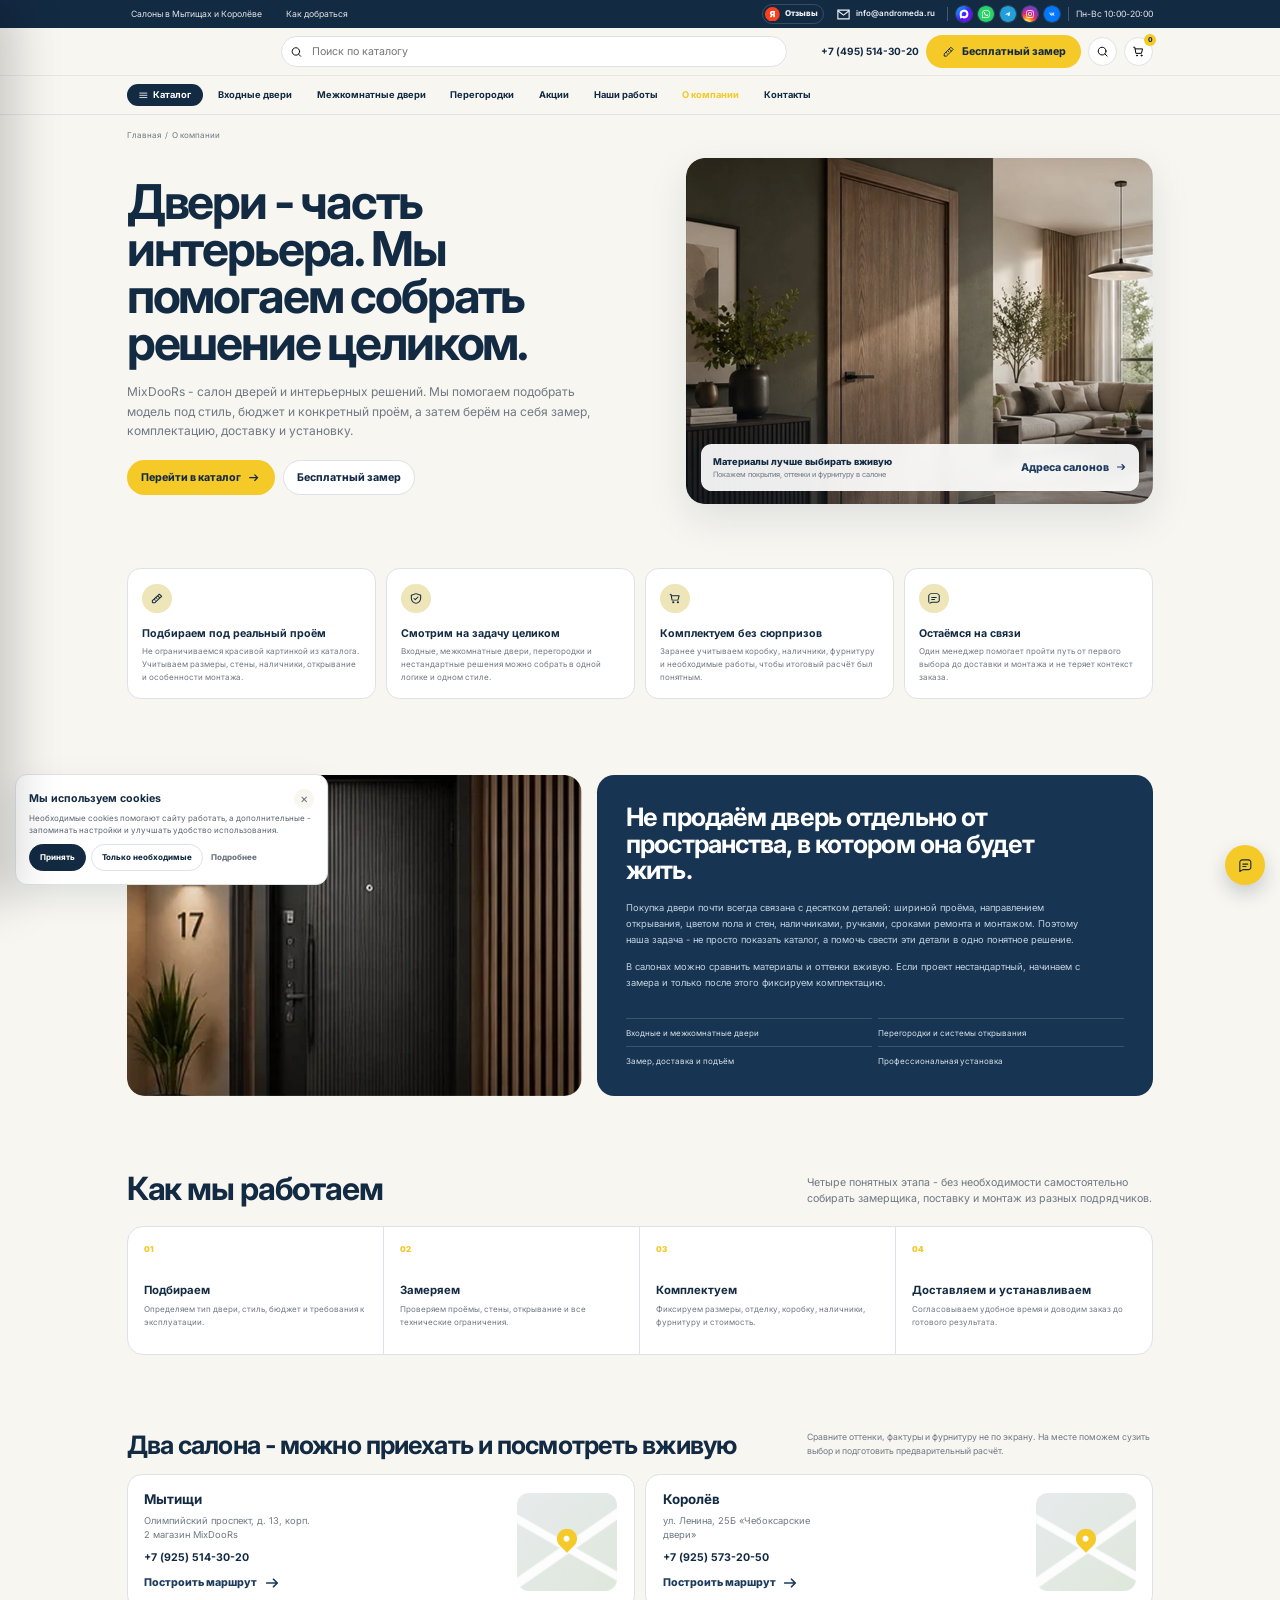
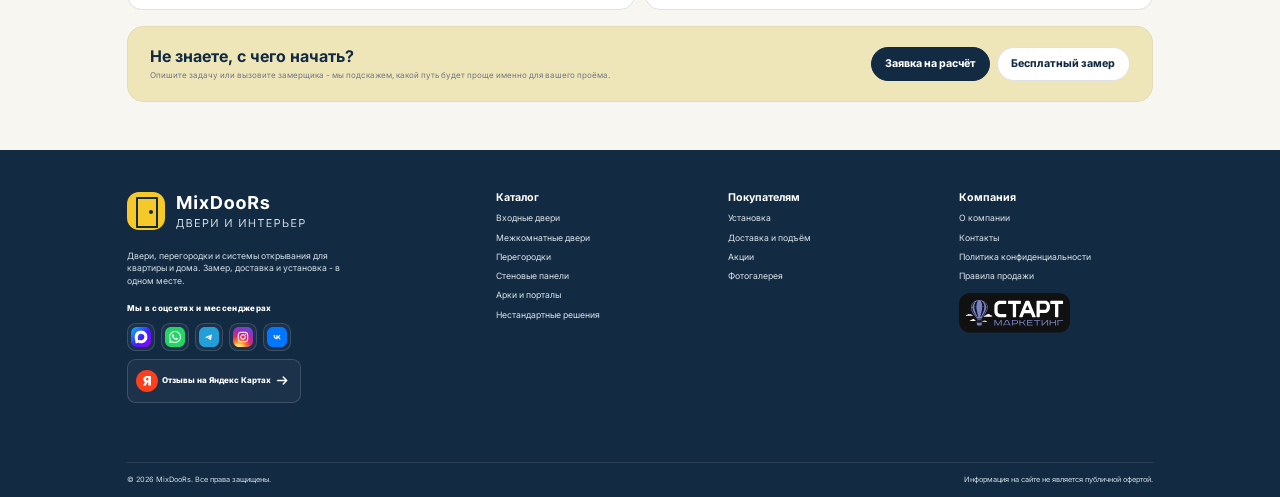
==== about.html @ f608806d "full desktop" ====
<!DOCTYPE html>
<html lang="ru">

<head>
  <meta charset="UTF-8">
  <meta http-equiv="X-UA-Compatible" content="IE=edge">
  <meta name="viewport" content="width=device-width, initial-scale=1.0">
  <title>Document</title>
  <link rel="stylesheet" href="style/style.css">
  <link rel="stylesheet" href="./style/swiper-bundle.min.css">
</head>

<body>

  <div class="header-info">
    <div class="container">
      <div class="header-info-l">
        <p class="header-place">
          Салоны в Мытищах и Королёве
        </p>
        <p class="header-how">
          Как добраться
        </p>
      </div>
      <div class="header-info-r">
        <a class="header-yandex">
          <svg width="22" height="22" viewBox="0 0 22 22" fill="none" xmlns="http://www.w3.org/2000/svg">
            <path
              d="M0 11C0 4.92487 4.92487 0 11 0C17.0751 0 22 4.92487 22 11C22 17.0751 17.0751 22 11 22C4.92487 22 0 17.0751 0 11Z"
              fill="#FC3F1D" />
            <path
              d="M14.9073 15.5H12.3405V8.09517H11.4357C11.1371 8.09517 10.8802 8.13672 10.6647 8.21981C10.4493 8.29983 10.2831 8.42602 10.1661 8.59837C10.0523 8.76764 9.99534 8.98769 9.99534 9.25852C9.99534 9.52628 10.0523 9.74325 10.1661 9.90945C10.2831 10.0756 10.4493 10.1972 10.6647 10.2741C10.8802 10.348 11.1371 10.3849 11.4357 10.3849H13.3561V12.3793H10.9186C10.2015 12.3793 9.57216 12.2608 9.0305 12.0238C8.48883 11.7868 8.06719 11.436 7.76558 10.9712C7.46705 10.5065 7.31778 9.93561 7.31778 9.25852C7.31778 8.58759 7.46397 8.01207 7.75635 7.53196C8.04872 7.05185 8.45805 6.68407 8.98433 6.42862C9.51369 6.17318 10.1277 6.04545 10.8263 6.04545H14.9073V15.5ZM9.3675 11.1605H12.1005L9.79221 15.5H7.00386L9.3675 11.1605Z"
              fill="white" />
          </svg>
          <p class="text">Отзывы</p>
        </a>
        <div class="mail">
          <svg class="icon" width="15" height="15" viewBox="0 0 15 15" fill="none" xmlns="http://www.w3.org/2000/svg">
            <path d="M1.875 3.125H13.125V11.875H1.875V3.125Z" stroke="#EEF4F8" stroke-width="1.125" />
            <path d="M1.875 3.75L7.5 8.125L13.125 3.75" stroke="#EEF4F8" stroke-width="1.125" />
          </svg>
          <p class="text">info@andromeda.ru</p>
        </div>
        <div class="networks">
          <a href="" class="network">
            <img src="./media/icons/networks/max.svg" alt="">
          </a>
          <a href="" class="network">
            <img src="./media/icons/networks/whatsapp.svg" alt="">
          </a>
          <a href="" class="network">
            <img src="./media/icons/networks/telegram.svg" alt="">
          </a>
          <a href="" class="network">
            <img src="./media/icons/networks/instagram.svg" alt="">
          </a>
          <a href="" class="network">
            <img src="./media/icons/networks/vk.svg" alt="">
          </a>
        </div>
        <p class="header-time">Пн-Вс 10:00-20:00</p>
      </div>
    </div>
  </div>

  <header>
    <div class="header-top">
      <div class="container">
        <a href="" class="logo">
          <img src="media/icons/Logo.svg" alt="">
        </a>
        <div class="header-search">
          <input type="text" placeholder="Поиск по каталогу">
          <svg class="icon" viewBox="0 0 20 20" fill="none" xmlns="http://www.w3.org/2000/svg">
            <path
              d="M14.4141 9.19923C14.4141 12.2951 11.9044 14.8047 8.80861 14.8047C5.71279 14.8047 3.20312 12.2951 3.20312 9.19923C3.20312 6.10341 5.71279 3.59375 8.80861 3.59375C11.9044 3.59375 14.4141 6.10341 14.4141 9.19923Z"
              stroke-width="1.4415" stroke-linecap="round" stroke-linejoin="round" stroke="black" />
            <path d="M16.0156 16.4063L13.1328 13.5234" stroke-width="1.4415" stroke-linecap="round"
              stroke-linejoin="round" stroke="black" />
          </svg>
        </div>
        <div class="header-top-r">
          <a href="" class="phone">+7 (495) 514-30-20</a>
          <button class="yellow-btn" data-lead="measure">
            <svg width="20" height="20" viewBox="0 0 20 20" fill="none" xmlns="http://www.w3.org/2000/svg">
              <path
                d="M5.83398 10.834L3.33398 13.334V16.6673H6.66732L14.1673 9.16732M5.83398 10.834L8.33398 8.33398M5.83398 10.834L7.50065 12.5007M8.33398 8.33398L10.834 5.83398M8.33398 8.33398L10.0007 10.0007M10.834 5.83398L13.334 3.33398L16.6673 6.66732L14.1673 9.16732M10.834 5.83398L14.1673 9.16732"
                stroke-width="1.5" stroke-linecap="round" stroke-linejoin="round" stroke="#132A43" />
            </svg>
            Бесплатный замер
          </button>
          <div class="search-icon">
            <svg width="20" height="20" viewBox="0 0 20 20" fill="none" xmlns="http://www.w3.org/2000/svg">
              <path
                d="M15.0007 9.16732C15.0007 12.389 12.389 15.0007 9.16732 15.0007C5.94566 15.0007 3.33398 12.389 3.33398 9.16732C3.33398 5.94566 5.94566 3.33398 9.16732 3.33398C12.389 3.33398 15.0007 5.94566 15.0007 9.16732Z"
                stroke-width="1.5" stroke-linecap="round" stroke-linejoin="round" stroke="black" />
              <path d="M16.666 16.666L13.666 13.666" stroke-width="1.5" stroke-linecap="round" stroke-linejoin="round"
                stroke="black" />
            </svg>
          </div>
          <div class="header-cart">
            <svg width="20" height="20" viewBox="0 0 20 20" fill="none" xmlns="http://www.w3.org/2000/svg">
              <path d="M2.5 3.33398H4.16667L5.83333 12.5007H14.1667L15.8333 5.83398H5" stroke-width="1.5"
                stroke-linecap="round" stroke-linejoin="round" stroke="black" />
              <path
                d="M8.33268 15.8333C8.33268 16.2936 7.95959 16.6667 7.49935 16.6667C7.03911 16.6667 6.66602 16.2936 6.66602 15.8333C6.66602 15.3731 7.03911 15 7.49935 15C7.95959 15 8.33268 15.3731 8.33268 15.8333Z"
                stroke-width="1.5" stroke-linecap="round" stroke-linejoin="round" stroke="black" />
              <path
                d="M15.0007 15.8333C15.0007 16.2936 14.6276 16.6667 14.1673 16.6667C13.7071 16.6667 13.334 16.2936 13.334 15.8333C13.334 15.3731 13.7071 15 14.1673 15C14.6276 15 15.0007 15.3731 15.0007 15.8333Z"
                stroke-width="1.5" stroke-linecap="round" stroke-linejoin="round" stroke="black" />
            </svg>
            <span>0</span>
          </div>
        </div>

      </div>
    </div>
    <div class="header-btm">
      <div class="container">
        <div class="header-burger">
          <svg width="16" height="16" viewBox="0 0 16 16" fill="none" xmlns="http://www.w3.org/2000/svg">
            <path d="M2.66602 4.66602H13.3327M2.66602 7.99935H13.3327M2.66602 11.3327H13.3327" stroke-width="1.2"
              stroke-linecap="round" stroke-linejoin="round" stroke="white" />
          </svg>
          Каталог
        </div>
        <nav class="header-nav">
          <a href="" class="header-link">Входные двери</a>
          <a href="catalog.html" class="header-link">Межкомнатные двери</a>
          <a href="" class="header-link">Перегородки</a>
          <a href="" class="header-link">Акции</a>
          <a href="" class="header-link">Наши работы</a>
          <a href="about.html" class="header-link active">О компании</a>
          <a href="contacts.html" class="header-link">Контакты</a>
        </nav>

      </div>
    </div>
  </header>

  <main>
    <section class="about-hero">
      <div class="container">
        <div class="breadcrumbs">
          <a href="index.html">Главная</a>
          <span>/</span>
          <p>О компании</p>
        </div>
        <div class="about-hero-wrapper">
          <div class="texts">
            <h1 class="heading">Двери - часть интерьера. Мы помогаем собрать решение целиком.</h1>
            <p class="text">MixDooRs - салон дверей и интерьерных решений. Мы помогаем подобрать модель под стиль, бюджет и конкретный проём, а затем берём на себя замер, комплектацию, доставку и установку.</p>
            <div class="actions">
              <a href="catalog.html" class="yellow-btn">
                Перейти в каталог
                <svg width="18" height="18" viewBox="0 0 18 18" fill="none" xmlns="http://www.w3.org/2000/svg">
                  <path d="M3.75 9H14.25M10.5 12.75L14.25 9L10.5 5.25" stroke-width="1.725" stroke-linecap="round"
                    stroke-linejoin="round" stroke="#132A43" />
                </svg>
              </a>
              <button class="white-btn" data-lead="measure">Бесплатный замер</button>
            </div>
          </div>
          <div class="photo">
            <img src="./media/imgs/about/hero-bg.png" alt="">
            <div class="note">
              <div>
                <p class="heading">Материалы лучше выбирать вживую</p>
                <p class="text">Покажем покрытия, оттенки и фурнитуру в салоне</p>
              </div>
              <a href="contacts.html" class="arrow-btn">
                Адреса салонов
                <svg width="18" height="18" viewBox="0 0 18 18" fill="none" xmlns="http://www.w3.org/2000/svg">
                  <path d="M3.75 9H14.25M10.5 12.75L14.25 9L10.5 5.25" stroke-width="1.725" stroke-linecap="round"
                    stroke-linejoin="round" stroke="#1D3B5E" />
                </svg>
              </a>
            </div>
          </div>
        </div>
      </div>
    </section>

    <section class="plusses">
      <div class="container">
        <div class="item">
          <img src="./media/icons/about-plusses/1.svg" alt="" class="icon">
          <div class="texts">
            <h2 class="heading">Подбираем под реальный проём</h2>
            <p class="text">Не ограничиваемся красивой картинкой из каталога. Учитываем размеры, стены, наличники, открывание и особенности монтажа.</p>
          </div>
        </div>
        <div class="item">
          <img src="./media/icons/about-plusses/2.svg" alt="" class="icon">
          <div class="texts">
            <h2 class="heading">Смотрим на задачу целиком</h2>
            <p class="text">Входные, межкомнатные двери, перегородки и нестандартные решения можно собрать в одной логике и одном стиле.</p>
          </div>
        </div>
        <div class="item">
          <img src="./media/icons/about-plusses/3.svg" alt="" class="icon">
          <div class="texts">
            <h2 class="heading">Комплектуем без сюрпризов</h2>
            <p class="text">Заранее учитываем коробку, наличники, фурнитуру и необходимые работы, чтобы итоговый расчёт был понятным.</p>
          </div>
        </div>
        <div class="item">
          <img src="./media/icons/about-plusses/4.svg" alt="" class="icon">
          <div class="texts">
            <h2 class="heading">Остаёмся на связи</h2>
            <p class="text">Один менеджер помогает пройти путь от первого выбора до доставки и монтажа и не теряет контекст заказа.</p>
          </div>
        </div>
      </div>
    </section>

    <section class="sta">
      <div class="container">
        <img src="./media/imgs/about/sta.png" alt="" class="sta-img">
        <div class="sta-l">
          <div class="texts">
            <h2 class="heading">Не продаём дверь отдельно от пространства, в котором она будет жить.</h2>
            <p class="text">Покупка двери почти всегда связана с десятком деталей: шириной проёма, направлением открывания, цветом пола и стен, наличниками, ручками, сроками ремонта и монтажом. Поэтому наша задача - не просто показать каталог, а помочь свести эти детали в одно понятное решение.</p>
            <p class="text">В салонах можно сравнить материалы и оттенки вживую. Если проект нестандартный, начинаем с замера и только после этого фиксируем комплектацию.</p>
          </div>
          <div class="sta-points">
            <p>Входные и межкомнатные двери</p>
            <p>Перегородки и системы открывания</p>
            <p>Замер, доставка и подъём</p>
            <p>Профессиональная установка</p>
          </div>
        </div>
      </div>
    </section>

    <section class="about-steps">
      <div class="container">
        <div class="heading-block">
          <h2 class="section-heading">Как мы работаем</h2>
          <p class="section-heading-text">Четыре понятных этапа - без необходимости самостоятельно собирать замерщика, поставку и монтаж из разных подрядчиков.</p>
        </div>
        <div class="wrapper">
          <div class="item">
            <p class="num">01</p>
            <p class="heading">Подбираем</p>
            <p class="text">Определяем тип двери, стиль, бюджет и требования к эксплуатации.</p>
          </div>
          <div class="item">
            <p class="num">02</p>
            <p class="heading">Замеряем</p>
            <p class="text">Проверяем проёмы, стены, открывание и все технические ограничения.</p>
          </div>
          <div class="item">
            <p class="num">03</p>
            <p class="heading">Комплектуем</p>
            <p class="text">Фиксируем размеры, отделку, коробку, наличники, фурнитуру и стоимость.</p>
          </div>
          <div class="item">
            <p class="num">04</p>
            <p class="heading">Доставляем и устанавливаем</p>
            <p class="text">Согласовываем удобное время и доводим заказ до готового результата.</p>
          </div>
        </div>
      </div>
    </section>

    <section class="contacts">
      <div class="container">
        <div class="heading-block">
          <h2 class="section-heading">Два салона - можно приехать и посмотреть вживую</h2>
          <p class="section-heading-text">Сравните оттенки, фактуры и фурнитуру не по экрану. На месте поможем сузить выбор и подготовить предварительный расчёт.</p>
        </div>
        <div class="wrapper">
          <div class="item">
            <div class="texts">
              <p class="heading">Мытищи</p>
              <p class="sub-heading">Олимпийский проспект, д. 13, корп. 2
                магазин MixDooRs</p>
              <p class="tel">+7 (925) 514-30-20</p>
              <a href="" class="arrow-btn">
                Построить маршрут
                <svg width="18" height="18" viewBox="0 0 18 18" fill="none" xmlns="http://www.w3.org/2000/svg">
                  <path d="M3.75 9H14.25M10.5 12.75L14.25 9L10.5 5.25" stroke-width="1.725" stroke-linecap="round"
                    stroke-linejoin="round" stroke="#1D3B5E" />
                </svg>
              </a>
            </div>
            <img src="./media/imgs/contacts/1.png" alt="">
          </div>
          <div class="item">
            <div class="texts">
              <p class="heading">Королёв</p>
              <p class="sub-heading">ул. Ленина, 25Б
                «Чебоксарские двери»</p>
              <p class="tel">+7 (925) 573-20-50</p>
              <a href="" class="arrow-btn">
                Построить маршрут
                <svg width="18" height="18" viewBox="0 0 18 18" fill="none" xmlns="http://www.w3.org/2000/svg">
                  <path d="M3.75 9H14.25M10.5 12.75L14.25 9L10.5 5.25" stroke-width="1.725" stroke-linecap="round"
                    stroke-linejoin="round" stroke="#1D3B5E" />
                </svg>
              </a>
            </div>
            <img src="./media/imgs/contacts/1.png" alt="">
          </div>
        </div>
      </div>
    </section>

    <section class="about-cta">
      <div class="container">
        <div class="wrapper">
          <div class="texts">
            <h3 class="heading">Не знаете, с чего начать?</h3>
            <p class="text">Опишите задачу или вызовите замерщика - мы подскажем, какой путь будет проще именно для вашего проёма.</p>
          </div>
          <div class="actions">
            <button class="dark-btn" data-lead="calc">Заявка на расчёт</button>
            <button class="white-btn" data-lead="measure">Бесплатный замер</button>
          </div>
        </div>
      </div>
    </section>
  </main>

  <footer>
    <div class="container">
      <div class="footer-item first">
        <a href="" class="footer-logo">
          <img src="./media/imgs/footer/logo.svg" alt="">
        </a>
        <p class="text">Двери, перегородки и системы открывания для
          квартиры и дома. Замер, доставка и установка - в
          одном месте.</p>
        <p class="seti-heading">Мы в соцсетях и мессенджерах</p>
        <div class="seti-wrapper">
          <a href="" class="set">
            <img src="./media/icons/footer/max.svg" alt="">
          </a>
          <a href="" class="set">
            <img src="./media/icons/footer/wp.svg" alt="">
          </a>
          <a href="" class="set">
            <img src="./media/icons/footer/tg.svg" alt="">
          </a>
          <a href="" class="set">
            <img src="./media/icons/footer/inst.svg" alt="">
          </a>
          <a href="" class="set">
            <img src="./media/icons/footer/vk.svg" alt="">
          </a>
        </div>
        <div class="footer-yandex">
          <svg width="22" height="22" viewBox="0 0 22 22" fill="none" xmlns="http://www.w3.org/2000/svg">
            <path
              d="M0 11C0 4.92487 4.92487 0 11 0C17.0751 0 22 4.92487 22 11C22 17.0751 17.0751 22 11 22C4.92487 22 0 17.0751 0 11Z"
              fill="#FC3F1D"></path>
            <path
              d="M14.9073 15.5H12.3405V8.09517H11.4357C11.1371 8.09517 10.8802 8.13672 10.6647 8.21981C10.4493 8.29983 10.2831 8.42602 10.1661 8.59837C10.0523 8.76764 9.99534 8.98769 9.99534 9.25852C9.99534 9.52628 10.0523 9.74325 10.1661 9.90945C10.2831 10.0756 10.4493 10.1972 10.6647 10.2741C10.8802 10.348 11.1371 10.3849 11.4357 10.3849H13.3561V12.3793H10.9186C10.2015 12.3793 9.57216 12.2608 9.0305 12.0238C8.48883 11.7868 8.06719 11.436 7.76558 10.9712C7.46705 10.5065 7.31778 9.93561 7.31778 9.25852C7.31778 8.58759 7.46397 8.01207 7.75635 7.53196C8.04872 7.05185 8.45805 6.68407 8.98433 6.42862C9.51369 6.17318 10.1277 6.04545 10.8263 6.04545H14.9073V15.5ZM9.3675 11.1605H12.1005L9.79221 15.5H7.00386L9.3675 11.1605Z"
              fill="white"></path>
          </svg>
          Отзывы на Яндекс Картах
          <svg width="17" height="17" viewBox="0 0 17 17" fill="none" xmlns="http://www.w3.org/2000/svg">
            <path d="M3.54102 8.50065H12.7493M9.20768 12.0423L12.7493 8.50065L9.20768 4.95898" stroke-width="1.41667"
              stroke-linecap="round" stroke-linejoin="round" stroke="white" />
          </svg>
        </div>
      </div>
      <div class="footer-item">
        <p class="heading">Каталог</p>
        <nav class="footer-menu">
          <a href="" class="footer-menu-item">Входные двери</a>
          <a href="" class="footer-menu-item">Межкомнатные двери</a>
          <a href="" class="footer-menu-item">Перегородки</a>
          <a href="" class="footer-menu-item">Стеновые панели</a>
          <a href="" class="footer-menu-item">Арки и порталы</a>
          <a href="" class="footer-menu-item">Нестандартные решения</a>
        </nav>
      </div>
      <div class="footer-item">
        <p class="heading">Покупателям</p>
        <nav class="footer-menu">
          <a href="" class="footer-menu-item">Установка</a>
          <a href="" class="footer-menu-item">Доставка и подъём</a>
          <a href="" class="footer-menu-item">Акции</a>
          <a href="" class="footer-menu-item">Фотогалерея</a>
        </nav>
      </div>
      <div class="footer-item">
        <p class="heading">Компания</p>
        <nav class="footer-menu">
          <a href="" class="footer-menu-item">О компании</a>
          <a href="" class="footer-menu-item">Контакты</a>
          <a href="" class="footer-menu-item">Политика конфиденциальности</a>
          <a href="" class="footer-menu-item">Правила продажи</a>
        </nav>
        <a href="" class="start">
          <img src="./media/icons/footer/start.svg" alt=""></a>
      </div>
    </div>
    <div class="footer-btm">
      <div class="container">
        <p class="copyr">© 2026 MixDooRs. Все права защищены.</p>
        <p class="ofert">Информация на сайте не является публичной офертой.</p>
      </div>
    </div>
  </footer>

  <div class="overlay"></div>
  <div class="catalog-drawer" id="catalogDrawer">
    <div class="catalog-drawer-head">
      <p class="heading">Все направления каталога</p>
      <button class="close">×</button>
    </div>
    <div class="catalog-drawer-body">
      <div class="menu-section">
        <button class="menu-section-btn">
          <span>Входные двери</span>
          <span>＋</span>
        </button>
        <div class="submenu">
          <a href="">В квартиру</a>
          <a href="">В дом</a>
          <a href="">Уличные</a>
          <a href="">Противопожарные</a>
        </div>
      </div>
      <div class="menu-section">
        <button class="menu-section-btn">
          <span>Межкомнатные двери</span>
          <span>＋</span>
        </button>
        <div class="submenu">
          <a href="">Двери «Аэлита»</a>
          <a href="">Двери «Дорс-Ола»</a>
          <a href="">Двери ПВХ</a>
          <a href="">Ульяновские двери «Диодорс»</a>
          <a href="">Двери Velldoris</a>
          <a href="">Арочные двери</a>
        </div>
      </div>
      <div class="menu-section">
        <button class="menu-section-btn">
          <span>Скрытые двери</span>
          <span>＋</span>
        </button>
        <div class="submenu">
          <a href="">С алюминиевой кромкой</a>
          <a href="">Без алюминиевой кромки</a>
          <a href="">Скрытые двери «Сфера»</a>
        </div>
      </div>
      <div class="menu-section">
        <a href="" class="menu-section-btn">
          <span>Стеновые панели</span>
          <span>→</span>
        </a>
      </div>
      <div class="menu-section">
        <button class="menu-section-btn">
          <span>Арки, порталы</span>
          <span>＋</span>
        </button>
        <div class="submenu">
          <a href="">Аэлита</a>
          <a href="">Лесма</a>
          <a href="">Порталы</a>
        </div>
      </div>
      <div class="menu-section">
        <button class="menu-section-btn">
          <span>Перегородки</span>
          <span>＋</span>
        </button>
        <div class="submenu">
          <a href="">Алюминиевые перегородки</a>
          <a href="">Перегородки из МДФ</a>
          <a href="">Механизмы для перегородок</a>
        </div>
      </div>
      <div class="menu-section">
        <a href="" class="menu-section-btn">
          <span>Системы открывания</span>
          <span>→</span>
        </a>
      </div>
      <div class="menu-section">
        <a href="" class="menu-section-btn">
          <span>Нестандартные решения</span>
          <span>→</span>
        </a>
      </div>
      <div class="menu-section">
        <button class="menu-section-btn">
          <span>Установка дверей</span>
          <span>＋</span>
        </button>
        <div class="submenu">
          <a href="">Установка входных</a>
          <a href="">Установка межкомнатных</a>
          <a href="">Установка перегородок</a>
        </div>
      </div>
      <div class="menu-section">
        <a href="" class="menu-section-btn">
          <span>Доставка и подъём дверей</span>
          <span>→</span>
        </a>
      </div>
    </div>
  </div>

  <div class="message" data-lead="chat">
    <svg width="22" height="22" viewBox="0 0 22 22" fill="none" xmlns="http://www.w3.org/2000/svg">
      <path
        d="M19.25 13.75C19.25 14.7225 18.8637 15.6551 18.1761 16.3427C17.4884 17.0304 16.5558 17.4167 15.5833 17.4167H7.33333L2.75 20.1667V6.41667C2.75 5.44421 3.13631 4.51158 3.82394 3.82394C4.51158 3.13631 5.44421 2.75 6.41667 2.75H15.5833C16.5558 2.75 17.4884 3.13631 18.1761 3.82394C18.8637 4.51158 19.25 5.44421 19.25 6.41667V13.75Z"
        stroke-width="1.65" stroke-linecap="round" stroke-linejoin="round" stroke="#132A43" />
      <path d="M7.33398 9.16602H14.6673M7.33398 12.8327H11.9173" stroke-width="1.65" stroke-linecap="round"
        stroke-linejoin="round" stroke="#132A43" />
    </svg>
  </div>

  <div class="cookie" id="cookie">
    <div class="cookie-head">
      <p class="heading">Мы используем cookies</p>
      <button class="cookie-close">×</button>
    </div>
    <p class="text">Необходимые cookies помогают сайту работать, а дополнительные - запоминать настройки и улучшать
      удобство использования.</p>
    <div class="cookie-actions">
      <button class="dark-btn cookie-accept">Принять</button>
      <button class="white-btn cookie-decline">Только необходимые</button>
      <a href="" class="cookie-link">Подробнее</a>
    </div>
  </div>

  <div class="modal" id="leadModal">
    <div class="modal-head">
      <p class="heading">Бесплатный замер</p>
      <button class="close">×</button>
    </div>
    <div class="modal-body">
      <p class="text">Специалист свяжется с вами и согласует удобное время замера.</p>
      <form class="lead-form" novalidate>
        <div class="form-grid">
          <div class="field">
            <label>Имя</label>
            <input type="text" name="name" autocomplete="name" placeholder="Как к вам обращаться">
            <p class="field-error">Введите имя</p>
          </div>
          <div class="field">
            <label>Телефон</label>
            <input type="tel" name="phone" class="phone-mask" inputmode="numeric" autocomplete="tel"
              placeholder="+7 (___) ___-__-__">
            <p class="field-error">Введите номер телефона полностью</p>
          </div>
          <div class="field full">
            <label>Комментарий</label>
            <textarea name="comment" rows="3" placeholder="Что вас интересует?"></textarea>
          </div>
        </div>
        <label class="consent">
          <input type="checkbox" checked>
          Согласен на обработку персональных данных
        </label>
        <p class="consent-error">Подтвердите согласие на обработку данных</p>
        <button type="submit" class="yellow-btn">Отправить заявку</button>
        <p class="call">Или позвоните: <a href="tel:+74955143020">+7 (495) 514-30-20</a></p>
      </form>
    </div>
  </div>

  <div class="toast"></div>






  <script src="js/swiper-bundle.min.js"></script>
  <script src="js/app.js"></script>
</body>

</html>
---- style/style.css ----
@import url("https://fonts.googleapis.com/css2?family=Inter:ital,opsz,wght@0,14..32,100..900;1,14..32,100..900&display=swap");
html,
body {
  font-size: 0.0520833333vw;
  max-width: 100vw;
  overflow-x: clip;
  background: #F7F6F1;
}

html.lock {
  overflow: hidden;
}

* {
  margin: 0;
  padding: 0;
  box-sizing: border-box;
  list-style: none;
  text-decoration: none;
  border: none;
  outline: none;
  font-size: 16rem;
  font-family: "Inter", sans-serif;
}

a {
  transition: all 0.4s ease;
}

.container {
  width: 1540rem;
  margin: 0 auto;
}

.yellow-btn {
  border: 1rem solid rgba(0, 0, 0, 0);
  border-radius: 999rem;
  background: #f4c928;
  display: flex;
  align-items: center;
  justify-content: center;
  gap: 10rem;
  padding: 12rem 22rem;
  font-weight: 750;
  font-size: 16rem;
  line-height: 145%;
  text-align: center;
  color: #132a43;
  transition: all 0.4s ease;
  width: fit-content;
}
.yellow-btn svg {
  width: 20rem;
  height: 20rem;
}
.yellow-btn svg path {
  transition: all 0.4s ease;
}
.yellow-btn:hover {
  box-shadow: 0 9rem 22rem 0 rgba(14, 31, 51, 0.12);
  background: rgba(255, 255, 255, 0);
  border: 1rem solid #132a43;
  transform: translateY(-2rem);
}

.arrow-btn {
  font-weight: 800;
  font-size: 16rem;
  line-height: 145%;
  text-align: center;
  color: #1d3b5e;
  display: flex;
  align-items: center;
  gap: 8rem;
  border-radius: 999rem;
  padding: 9rem 13rem;
  margin: -9rem -13rem;
  width: fit-content;
}
.arrow-btn svg path {
  transition: all 0.4s ease;
}
.arrow-btn:hover {
  background: #f4c928;
  color: #132a43;
  transform: translateY(-1rem);
  box-shadow: 0 6rem 16rem 0 rgba(244, 201, 40, 0.28);
}
.arrow-btn:hover svg path {
  stroke: #132a43;
}

.white-btn {
  font-weight: 750;
  font-size: 16rem;
  line-height: 145%;
  text-align: center;
  color: #132a43;
  border: 1rem solid rgba(0, 0, 0, 0);
  border-radius: 999rem;
  padding: 12rem 20rem 13rem;
  background: white;
  transition: all 0.4s ease;
}
.white-btn:hover {
  background: #f4c928;
  color: #132a43;
  border: 1rem solid #f4c928;
  transform: translateY(-2rem);
  box-shadow: 0 9rem 22rem 0 rgba(14, 31, 51, 0.12);
}

.empty-btn {
  font-weight: 750;
  font-size: 15rem;
  line-height: 100%;
  text-align: center;
  color: #fff;
  border: 1rem solid rgba(255, 255, 255, 0.92);
  border-radius: 999rem;
  padding: 16rem 27rem;
  background: rgba(5, 11, 17, 0.2);
  font-weight: 750;
  font-size: 15rem;
  line-height: 100%;
  text-align: center;
  color: #fff;
  transition: all 0.4s ease;
}
.empty-btn:hover {
  background: #f4c928;
  color: #132a43;
  border: 1rem solid #f4c928;
  transform: translateY(-2rem);
  box-shadow: 0 10rem 28rem 0 rgba(0, 0, 0, 0.16);
}

.dark-btn {
  font-weight: 750;
  font-size: 16rem;
  line-height: 145%;
  text-align: center;
  color: #fff;
  border: 1rem solid #132a43;
  border-radius: 999rem;
  padding: 12rem 20rem;
  background: #132a43;
  transition: all 0.4s ease;
  cursor: pointer;
}
.dark-btn:hover {
  background: #f4c928;
  color: #132a43;
  border: 1rem solid #f4c928;
  transform: translateY(-2rem);
  box-shadow: 0 9rem 22rem 0 rgba(14, 31, 51, 0.12);
}

[data-lead] {
  cursor: pointer;
}

.breadcrumbs {
  display: flex;
  align-items: center;
  gap: 6rem;
  margin-bottom: 24rem;
}
.breadcrumbs a,
.breadcrumbs span,
.breadcrumbs p {
  font-size: 12rem;
  line-height: 145%;
  color: #6f7883;
}
.breadcrumbs a:hover {
  color: #132a43;
}

.header-info {
  background: #132a43;
  padding: 5rem 0;
}
.header-info .container {
  display: flex;
  align-items: center;
  justify-content: space-between;
}
.header-info .header-info-l {
  display: flex;
  align-items: center;
  gap: 22rem;
}
.header-info .header-info-l p {
  padding: 5rem 7rem;
  font-weight: 400;
  font-size: 13rem;
  line-height: 145%;
  color: rgba(255, 255, 255, 0.88);
  border-radius: 9rem;
  transition: all 0.4s ease;
  cursor: pointer;
}
.header-info .header-info-l p:hover {
  background: rgba(255, 255, 255, 0.1);
}
.header-info .header-info-r {
  display: flex;
  align-items: center;
  gap: 11rem;
}
.header-info .header-info-r .header-yandex {
  border: 1rem solid rgba(255, 255, 255, 0.16);
  border-radius: 999rem;
  padding: 3rem 7rem 3rem 3rem;
  display: flex;
  align-items: center;
  gap: 8rem;
  transition: all 0.4s ease;
  background: rgba(255, 255, 255, 0);
  cursor: pointer;
}
.header-info .header-info-r .header-yandex svg {
  width: 22rem;
  height: 22rem;
}
.header-info .header-info-r .header-yandex:hover {
  background: rgba(255, 255, 255, 0.1);
  border: 1rem solid rgba(255, 255, 255, 0.28);
  transform: translateY(-1rem);
}
.header-info .header-info-r .header-yandex p {
  font-weight: 800;
  font-size: 12rem;
  line-height: 145%;
  color: #eef4f8;
}
.header-info .header-info-r .mail {
  display: flex;
  align-items: center;
  gap: 8rem;
  padding: 5rem 7rem;
  border-radius: 9rem;
  transition: all 0.4s ease;
  cursor: pointer;
}
.header-info .header-info-r .mail:hover {
  background: rgba(255, 255, 255, 0.1);
}
.header-info .header-info-r .mail p {
  font-weight: 600;
  font-size: 12rem;
  line-height: 145%;
  color: #eef4f8;
}
.header-info .header-info-r .networks {
  display: flex;
  align-items: center;
  gap: 6rem;
  position: relative;
}
.header-info .header-info-r .networks::after {
  content: "";
  display: block;
  background: rgba(255, 255, 255, 0.22);
  width: 1rem;
  height: 20rem;
  margin-left: 5rem;
}
.header-info .header-info-r .networks::before {
  content: "";
  display: block;
  background: rgba(255, 255, 255, 0.22);
  width: 1rem;
  height: 20rem;
  margin-right: 5rem;
}
.header-info .header-info-r .network {
  width: 27rem;
  height: 27rem;
  position: relative;
}
.header-info .header-info-r .network img {
  width: 100%;
  height: 100%;
}
.header-info .header-info-r .network:hover {
  transform: translateY(-1rem);
  filter: brightness(1.1);
}
.header-info .header-info-r .header-time {
  font-weight: 400;
  font-size: 13rem;
  line-height: 145%;
  color: rgba(255, 255, 255, 0.88);
}

header {
  position: sticky;
  top: 0;
  z-index: 9;
  border-bottom: 1rem solid rgba(19, 42, 67, 0.09);
  backdrop-filter: blur(16rem);
  background: rgba(247, 246, 241, 0.95);
}
header .header-top {
  padding: 10rem 0;
}
header .header-top .logo {
  width: 180rem;
  position: relative;
}
header .header-top .logo img {
  width: 100%;
}
header .header-top .logo:hover {
  opacity: 0.88;
  transform: translateY(-1rem);
}
header .header-top .header-search {
  position: relative;
}
header .header-top .header-search svg {
  position: absolute;
  left: 14rem;
  top: 50%;
  transform: translateY(-50%);
  width: 20rem;
  height: 20rem;
}
header .header-top .header-search svg path {
  transition: all 0.4s ease;
}
header .header-top .header-search input {
  font-weight: 400;
  font-size: 16rem;
  color: #757575;
  padding: 12rem 12rem 12rem 45rem;
  width: 760rem;
  border-radius: 900rem;
  border: 1rem solid #dde2e6;
  transition: all 0.4s ease;
}
header .header-top .header-search:hover input {
  box-shadow: 0 6rem 18rem 0 rgba(14, 31, 51, 0.07);
  background: #fff;
  border: 1rem solid #8c98a5;
}
header .header-top .header-search:hover svg path {
  stroke: #f4c928;
}
header .header-top .header-top-r {
  display: flex;
  align-items: center;
  gap: 10rem;
}
header .header-top .header-top-r .phone {
  font-weight: 700;
  font-size: 15rem;
  line-height: 145%;
  text-align: right;
  color: #132a43;
}
header .header-top .header-top-r .phone:hover {
  color: #f4c928;
}
header .header-top .search-icon,
header .header-top .header-cart {
  border: 1rem solid #dde2e6;
  border-radius: 22rem;
  width: 44rem;
  height: 44rem;
  display: flex;
  align-items: center;
  justify-content: center;
  background: white;
  transition: all 0.4s ease;
}
header .header-top .search-icon svg,
header .header-top .header-cart svg {
  width: 20rem;
  height: 20rem;
}
header .header-top .search-icon svg path,
header .header-top .header-cart svg path {
  transition: all 0.4s ease;
}
header .header-top .search-icon:hover,
header .header-top .header-cart:hover {
  box-shadow: 0 8rem 18rem 0 rgba(14, 31, 51, 0.15);
  background: #132a43;
  border: 1rem solid #132a43;
  transform: translateY(-2rem);
}
header .header-top .search-icon:hover svg path,
header .header-top .header-cart:hover svg path {
  stroke: white;
}
header .header-top .header-cart {
  position: relative;
}
header .header-top .header-cart span {
  border-radius: 999rem;
  padding: 0 5rem;
  width: 18rem;
  height: 18rem;
  background: #f4c928;
  font-weight: 800;
  font-size: 10rem;
  line-height: 180%;
  text-align: center;
  color: #132a43;
  display: flex;
  align-items: center;
  justify-content: center;
  position: absolute;
  top: -6rem;
  right: -6rem;
}
header .header-btm {
  border-top: 1rem solid rgba(19, 42, 67, 0.07);
  padding: 10rem 0;
}
header .header-btm .container {
  justify-content: flex-start;
  gap: 9rem;
}
header .header-btm .header-burger {
  border-radius: 999rem;
  padding: 9rem 17rem;
  width: 114rem;
  height: 34rem;
  background: #132a43;
  display: flex;
  align-items: center;
  gap: 7rem;
  font-weight: 700;
  font-size: 14rem;
  line-height: 100%;
  text-align: center;
  color: #fff;
  transition: all 0.4s ease;
  cursor: pointer;
}
header .header-btm .header-burger svg {
  width: 16rem;
  height: 16rem;
  transition: all 0.4s ease;
}
header .header-btm .header-burger svg path {
  transition: all 0.4s ease;
}
header .header-btm .header-burger:hover {
  background: #f4c928;
  color: #132a43;
}
header .header-btm .header-burger:hover path {
  stroke: #132a43;
}
header .header-btm .header-nav {
  display: flex;
  align-items: center;
  gap: 9rem;
}
header .header-btm .header-nav a {
  border-radius: 999rem;
  padding: 8rem 14rem 9rem;
  font-weight: 700;
  font-size: 14rem;
  line-height: 145%;
  color: #132a43;
  transition: all 0.4s ease;
}
header .header-btm .header-nav a:hover, header .header-btm .header-nav a.active {
  color: #f4c928;
}
header .container {
  display: flex;
  align-items: center;
  justify-content: space-between;
}

.hero {
  position: relative;
}
.hero::after {
  content: "";
  display: block;
  position: absolute;
  top: 0;
  left: 0;
  width: 100%;
  height: 100%;
  background: linear-gradient(90deg, rgba(5, 14, 24, 0.76) 0%, rgba(5, 14, 24, 0.68) 18%, rgba(5, 14, 24, 0.56) 32%, rgba(5, 14, 24, 0.38) 44%, rgba(5, 14, 24, 0.19) 56%, rgba(5, 14, 24, 0.06) 66%, rgba(5, 14, 24, 0) 76%);
  z-index: 2;
}
.hero .container {
  padding: 200rem 0;
  position: relative;
  z-index: 3;
}
.hero .heading {
  font-weight: 700;
  font-size: 64rem;
  line-height: 98%;
  letter-spacing: -0.05em;
  color: #fff;
  max-width: 555rem;
  margin-bottom: 20rem;
}
.hero .heading span {
  font-weight: 700;
  font-size: 64rem;
  line-height: 98%;
  letter-spacing: -0.05em;
  color: #f4c928;
}
.hero .subtext {
  font-weight: 400;
  font-size: 16rem;
  line-height: 148%;
  color: rgba(255, 255, 255, 0.92);
  max-width: 510rem;
  margin-bottom: 20rem;
}
.hero .buttons {
  display: flex;
  align-items: center;
  gap: 15rem;
}
.hero .yellow-btn:hover {
  background: #1d3b5e;
  color: #fff;
  border: 1rem solid #fff;
  box-shadow: 0 10rem 28rem 0 rgba(14, 31, 51, 0.22);
}
.hero .yellow-btn:hover svg path {
  stroke: #fff;
}
.hero .hero-slider {
  position: absolute;
  width: 100%;
  top: 0;
  left: 0;
  height: 100%;
  z-index: 1;
}
.hero .hero-slider img {
  width: 100%;
  object-fit: cover;
  height: 100%;
}
.hero .hero-btm {
  position: absolute;
  width: 1734rem;
  display: flex;
  align-items: center;
  justify-content: space-between;
  bottom: 23rem;
  left: 50%;
  transform: translateX(-50%);
  z-index: 4;
}
.hero .hero-btm .swiper-pagination {
  position: relative;
  left: 0;
  top: 0;
  width: fit-content;
  display: flex;
  align-items: center;
  height: 2rem;
}
.hero .hero-btm .swiper-pagination .swiper-pagination-bullet {
  background: rgba(255, 255, 255, 0.38);
  border-radius: 10rem;
  width: 40rem;
  height: 3rem;
  opacity: 1;
  transition: all 0.4s ease;
}
.hero .hero-btm .swiper-pagination .swiper-pagination-bullet.swiper-pagination-bullet-active {
  background: #f4c928;
  width: 54rem;
}
.hero .hero-btm .slider-pags {
  display: flex;
  align-items: center;
  gap: 20rem;
}
.hero .hero-btm .slider-nums {
  display: flex;
  align-items: center;
  gap: 5rem;
}
.hero .hero-btm .slider-nums p {
  font-weight: 750;
  font-size: 12rem;
  letter-spacing: 0.06em;
  line-height: 100%;
  color: #fff;
  text-shadow: 0 0 3rem 0 rgba(0, 0, 0, 0.4), 0 1rem 2rem 0 rgba(0, 0, 0, 0.82);
}
.hero .hero-btm .hero-btm-text {
  border-left: 1rem solid rgba(255, 255, 255, 0.68);
  max-width: 160rem;
  padding-left: 20rem;
  font-weight: 400;
  font-size: 12rem;
  line-height: 135%;
  color: rgba(255, 255, 255, 0.78);
  text-shadow: 0 0 3rem 0 rgba(0, 0, 0, 0.4), 0 1rem 2rem 0 rgba(0, 0, 0, 0.82);
}

.plusses {
  padding: 30rem 0;
}
.plusses .container {
  display: grid;
  grid-template-columns: repeat(4, 1fr);
  align-items: center;
  justify-content: space-between;
  gap: 12rem;
}
.plusses .item {
  display: flex;
  align-items: center;
  gap: 15rem;
  border: 1rem solid rgba(19, 42, 67, 0.1);
  border-radius: 18rem;
  padding: 18rem;
  box-shadow: 0 8rem 28rem 0 rgba(19, 42, 67, 0.05);
  background: #fff;
  transition: all 0.4s ease;
}
.plusses .item img {
  width: 56rem;
  height: 56rem;
}
.plusses .item:hover {
  transform: translateY(-2rem);
  box-shadow: 0 14rem 34rem 0 rgba(19, 42, 67, 0.085);
  border: 1rem solid #b8cbd3;
}
.plusses .item .heading {
  font-weight: 700;
  font-size: 14rem;
  line-height: 125%;
  color: #132a43;
  margin-bottom: 4rem;
}
.plusses .item .text {
  font-weight: 400;
  font-size: 12rem;
  line-height: 140%;
  color: #6f7883;
}

.section-heading {
  font-weight: 700;
  font-size: 48rem;
  line-height: 104%;
  letter-spacing: -0.03em;
  color: #132a43;
  flex-shrink: 0;
}

.section-heading-text {
  font-weight: 400;
  font-size: 16rem;
  line-height: 145%;
  color: #6f7883;
}

.main-catalog {
  padding: 80rem 0;
}
.main-catalog .heading-block {
  display: flex;
  justify-content: space-between;
  gap: 93rem;
  margin-bottom: 35rem;
}
.main-catalog .wrapper {
  display: grid;
  grid-template-columns: repeat(4, 1fr);
  gap: 20rem;
}
.main-catalog .item {
  border: 1rem solid #dde2e6;
  border-radius: 24rem;
  height: 300rem;
  padding: 27rem;
  display: flex;
  flex-direction: column;
  justify-content: space-between;
  position: relative;
  transition: all 0.4s ease;
}
.main-catalog .item:hover {
  transform: translateY(-4rem);
  box-shadow: 0 18rem 50rem 0 rgba(14, 31, 51, 0.1);
  border: 1rem solid #9dbbc5;
}
.main-catalog .item .bg {
  position: absolute;
  bottom: 0;
  right: 8rem;
  width: 177rem;
}
.main-catalog .item .heading {
  font-weight: 700;
  font-size: 23rem;
  line-height: 115%;
  color: #fff;
  max-width: 190rem;
  margin-bottom: 10rem;
}
.main-catalog .item .text {
  font-weight: 400;
  font-size: 13rem;
  line-height: 145%;
  color: #fff;
  max-width: 180rem;
}
.main-catalog .item .go-button {
  border: 1rem solid #132a43;
  border-radius: 20rem;
  display: flex;
  align-items: center;
  justify-content: center;
  width: 40rem;
  height: 40rem;
}
.main-catalog .item .go-button svg {
  width: 19rem;
  height: 19rem;
}
.main-catalog .item .go-button svg path {
  stroke: #132a43;
}
.main-catalog .item:first-child {
  background: #132a43;
}
.main-catalog .item:first-child .go-button {
  border: 1rem solid #fff;
}
.main-catalog .item:first-child .go-button svg path {
  stroke: white;
}
.main-catalog .item:nth-child(2) {
  background: #eee5b8;
}
.main-catalog .item:nth-child(2) .heading {
  color: #132a43;
}
.main-catalog .item:nth-child(2) .text {
  color: #132a43;
}
.main-catalog .item:nth-child(3) {
  background: #d6e2e7;
}
.main-catalog .item:nth-child(3) .heading {
  color: #132a43;
}
.main-catalog .item:nth-child(3) .text {
  color: #132a43;
}
.main-catalog .item:nth-child(4) {
  background: #f9e189;
}
.main-catalog .item:nth-child(4) .heading {
  color: #132a43;
}
.main-catalog .item:nth-child(4) .text {
  color: #132a43;
}

.catalog-item {
  border: 1rem solid #dde2e6;
  border-radius: 20rem;
  background: white;
  overflow: hidden;
  transition: all 0.4s ease;
}
.catalog-item:hover {
  box-shadow: 0 16rem 42rem 0 rgba(14, 31, 51, 0.08);
  transform: translateY(-2rem);
}
.catalog-item .catalog-item-top {
  position: relative;
  background: linear-gradient(136.34deg, #f2f3f2 0%, #e7eaec 100%);
}
.catalog-item .catalog-item-top img {
  width: 100%;
}
.catalog-item .catalog-item-top .tabs {
  display: flex;
  flex-wrap: wrap;
  gap: 5rem;
  position: absolute;
  top: 12rem;
  left: 12rem;
  max-width: 100%;
}
.catalog-item .catalog-item-top .tabs .tab {
  border-radius: 999rem;
  padding: 6rem 8rem;
  background: #fff;
  font-weight: 800;
  font-size: 10rem;
  line-height: 145%;
  color: #132a43;
}
.catalog-item .catalog-item-btm {
  padding: 18rem;
}
.catalog-item .catalog-item-btm .type {
  font-weight: 400;
  font-size: 11rem;
  line-height: 145%;
  letter-spacing: 0.08em;
  text-transform: uppercase;
  color: #6f7883;
  margin-bottom: 5rem;
}
.catalog-item .catalog-item-btm .name {
  font-weight: 800;
  font-size: 16rem;
  line-height: 130%;
  color: #132a43;
}
.catalog-item .catalog-item-btm .price {
  font-weight: 850;
  font-size: 20rem;
  line-height: 135%;
  letter-spacing: -0.02em;
  color: #132a43;
}
.catalog-item .catalog-item-btm .count {
  font-weight: 650;
  font-size: 11rem;
  line-height: 155%;
  color: #6f7883;
  margin-bottom: 15rem;
}
.catalog-item .catalog-item-btm .catalog-item-btm-top {
  margin-bottom: 40rem;
}
.catalog-item .catalog-item-btm .catalog-item-btm-btm {
  display: flex;
  justify-content: space-between;
  align-items: flex-end;
}
.catalog-item .catalog-item-btm .cart-btn {
  border-radius: 20rem;
  width: 40rem;
  height: 40rem;
  background: #132a43;
  display: flex;
  align-items: center;
  justify-content: center;
  transition: all 0.4s ease;
}
.catalog-item .catalog-item-btm .cart-btn svg {
  width: 20rem;
  height: 20rem;
}
.catalog-item .catalog-item-btm .cart-btn svg path {
  transition: all 0.4s ease;
}
.catalog-item .catalog-item-btm .cart-btn:hover {
  background: #f4c928;
  transform: translateY(-1rem);
  box-shadow: 0 8rem 20rem 0 rgba(14, 31, 51, 0.18);
}
.catalog-item .catalog-item-btm .cart-btn:hover svg path {
  stroke: #132a43;
}

.popular {
  padding: 80rem 0;
  background: #eef0ef;
}
.popular .heading-block {
  display: flex;
  align-items: center;
  justify-content: space-between;
  margin-bottom: 34rem;
}
.popular .heading-block a {
  display: flex;
  align-items: center;
  gap: 8rem;
  font-weight: 800;
  font-size: 16rem;
  line-height: 145%;
  text-align: center;
  color: #1d3b5e;
  border-radius: 999rem;
  padding: 9rem 13rem;
  margin: -9rem -13rem;
}
.popular .heading-block a svg path {
  transition: all 0.4s ease;
}
.popular .heading-block a:hover {
  background: #f4c928;
  color: #132a43;
  transform: translateY(-1rem);
  box-shadow: 0 6rem 16rem 0 rgba(244, 201, 40, 0.28);
}
.popular .heading-block a:hover svg path {
  stroke: #132a43;
}
.popular .wrapper {
  display: grid;
  grid-template-columns: repeat(4, 1fr);
  gap: 20rem;
}

.sta {
  padding: 80rem 0;
}
.sta .heading {
  font-weight: 700;
  font-size: 48rem;
  line-height: 104%;
  letter-spacing: -0.03em;
  color: #fff;
  margin-bottom: 20rem;
  max-width: 850rem;
}
.sta .text {
  font-weight: 400;
  font-size: 16rem;
  line-height: 145%;
  color: #cbd7e1;
  max-width: 640rem;
}
.sta .container {
  display: flex;
  align-items: center;
  justify-content: space-between;
  background: #1d3b5e;
  border-radius: 28rem;
  padding: 48rem 52rem;
}
.sta .sta-r {
  display: flex;
  align-items: center;
  gap: 10rem;
}
.sta .yellow-btn:hover {
  background: rgba(255, 255, 255, 0);
  color: #fff;
  border: 1rem solid #fff;
  box-shadow: none;
}

.gallery {
  padding: 80rem 0;
}
.gallery .heading-block {
  display: flex;
  align-items: center;
  justify-content: space-between;
  margin-bottom: 34rem;
}
.gallery .heading-block a {
  display: flex;
  align-items: center;
  gap: 8rem;
  font-weight: 800;
  font-size: 16rem;
  line-height: 145%;
  text-align: center;
  color: #1d3b5e;
  border-radius: 999rem;
  padding: 9rem 13rem;
  margin: -9rem -13rem;
}
.gallery .heading-block a svg path {
  transition: all 0.4s ease;
}
.gallery .heading-block a:hover {
  background: #f4c928;
  color: #132a43;
  transform: translateY(-1rem);
  box-shadow: 0 6rem 16rem 0 rgba(244, 201, 40, 0.28);
}
.gallery .heading-block a:hover svg path {
  stroke: #132a43;
}
.gallery .wrapper {
  display: grid;
  grid-template-columns: repeat(4, 1fr);
  gap: 15rem;
}
.gallery .item {
  border-radius: 20rem;
  position: relative;
  overflow: hidden;
  cursor: zoom-in;
}
.gallery .item::before {
  content: "+";
  position: absolute;
  right: 14rem;
  top: 14rem;
  z-index: 4;
  width: 34rem;
  height: 34rem;
  border-radius: 50%;
  display: flex;
  align-items: center;
  justify-content: center;
  background: rgba(255, 255, 255, 0.9);
  color: #132a43;
  font-size: 20rem;
  font-weight: 500;
  line-height: 100%;
  box-shadow: 0 7rem 18rem 0 rgba(14, 31, 51, 0.12);
  opacity: 0;
  transform: translateY(-3rem);
  transition: all 0.4s ease;
  pointer-events: none;
}
.gallery .item .name {
  position: absolute;
  font-weight: 800;
  font-size: 16rem;
  line-height: 145%;
  color: #fff;
  text-shadow: 0 1rem 10rem 0 rgba(0, 0, 0, 0.28);
  bottom: 18rem;
  left: 18rem;
  z-index: 2;
}
.gallery .item::after {
  content: "";
  display: block;
  position: absolute;
  top: 0;
  left: 0;
  width: 100%;
  height: 100%;
  background: linear-gradient(0deg, rgba(14, 31, 51, 0.54) 0%, rgba(14, 31, 51, 0) 48%);
}
.gallery .item img {
  width: 100%;
  height: 100%;
  object-fit: cover;
  transition: all 0.4s ease;
}
.gallery .item:hover::before {
  opacity: 1;
  transform: none;
}
.gallery .item:hover img {
  transform: scale(1.025);
}
.gallery .item:nth-child(1) {
  grid-row: span 2;
  grid-column: span 2;
}

.contacts {
  padding: 80rem 0;
}
.contacts .heading-block {
  display: flex;
  justify-content: space-between;
  gap: 93rem;
  margin-bottom: 35rem;
}
.contacts .wrapper {
  display: grid;
  grid-template-columns: repeat(2, 1fr);
  gap: 15rem;
}
.contacts .item {
  border: 1rem solid #dde2e6;
  border-radius: 22rem;
  padding: 25rem;
  background: #fff;
  display: flex;
  align-items: center;
  justify-content: space-between;
}
.contacts .item img {
  width: 150rem;
}
.contacts .heading {
  font-weight: 700;
  font-size: 20rem;
  line-height: 115%;
  color: #132a43;
  margin-bottom: 10rem;
}
.contacts .sub-heading {
  font-weight: 400;
  font-size: 14rem;
  line-height: 145%;
  color: #6f7883;
  max-width: 260rem;
  margin-bottom: 13rem;
}
.contacts .tel {
  font-weight: 700;
  font-size: 16rem;
  line-height: 145%;
  color: #132a43;
  margin-bottom: 13rem;
}

footer {
  padding-top: 60rem;
  background: #132a43;
}
footer .container {
  display: flex;
  justify-content: space-between;
  gap: 56rem;
}
footer .footer-item {
  width: 100%;
  max-width: 291rem;
  display: flex;
  flex-direction: column;
}
footer .footer-item.first {
  width: 100%;
  max-width: 497rem;
}
footer .footer-logo {
  width: 100%;
  max-width: 210rem;
  margin-bottom: 20rem;
}
footer .text {
  font-weight: 400;
  font-size: 13rem;
  line-height: 145%;
  color: #d3e0e5;
  margin-bottom: 24rem;
  max-width: 325rem;
}
footer .seti-heading {
  font-weight: 800;
  font-size: 12rem;
  line-height: 145%;
  letter-spacing: 0.04em;
  color: #fff;
  margin-bottom: 12rem;
}
footer .seti-wrapper {
  display: flex;
  gap: 9rem;
  align-items: center;
  margin-bottom: 12rem;
}
footer .seti-wrapper .set {
  border: 1rem solid rgba(255, 255, 255, 0.14);
  border-radius: 13rem;
  background: rgba(255, 255, 255, 0.04);
  padding: 5rem;
  width: 42rem;
  height: 42rem;
  display: flex;
  align-items: center;
  justify-content: center;
}
footer .seti-wrapper .set img {
  width: 30rem;
  height: 30rem;
}
footer .seti-wrapper .set:hover {
  background: rgba(255, 255, 255, 0.1);
  border: 1rem solid rgba(255, 255, 255, 0.28);
  transform: translateY(-2rem);
}
footer .footer-yandex {
  display: flex;
  align-items: center;
  gap: 5rem;
  font-weight: 800;
  font-size: 12rem;
  line-height: 145%;
  color: #fff;
  border: 1rem solid rgba(255, 255, 255, 0.15);
  border-radius: 13rem;
  background: rgba(255, 255, 255, 0.04);
  padding: 15rem 13rem;
  width: fit-content;
  transition: all 0.4s ease;
  cursor: pointer;
}
footer .footer-yandex:hover {
  background: rgba(255, 255, 255, 0.1);
  border: 1rem solid rgba(255, 255, 255, 0.28);
  transform: translateY(-1rem);
}
footer .heading {
  font-weight: 700;
  font-size: 16rem;
  line-height: 145%;
  color: #fff;
  margin-bottom: 10rem;
}
footer .footer-menu {
  display: flex;
  flex-direction: column;
  gap: 10rem;
}
footer .footer-menu a {
  font-weight: 400;
  font-size: 13rem;
  line-height: 145%;
  color: #dbe6ea;
}
footer .start {
  margin-top: 16rem;
  width: 168rem;
  position: relative;
}
footer .start img {
  width: 100%;
}
footer .start:hover {
  transform: translateY(-3rem) scale(1.025);
}
footer .footer-btm {
  margin-top: 88rem;
}
footer .footer-btm p {
  font-weight: 400;
  font-size: 11rem;
  line-height: 145%;
  color: #cedde2;
}
footer .footer-btm .container {
  border-top: 1rem solid rgba(255, 255, 255, 0.1);
  padding: 18rem 0;
}

.overlay {
  position: fixed;
  top: 0;
  left: 0;
  width: 100%;
  height: 100%;
  background: rgba(8, 18, 30, 0.48);
  backdrop-filter: blur(5rem);
  z-index: 70;
  opacity: 0;
  pointer-events: none;
  transition: all 0.4s ease;
}
.overlay.active {
  opacity: 1;
  pointer-events: auto;
}

.catalog-drawer {
  position: fixed;
  top: 0;
  bottom: 0;
  left: 0;
  width: 470rem;
  background: #F7F6F1;
  z-index: 80;
  transform: translateX(-102%);
  transition: all 0.4s ease;
  box-shadow: 30rem 0 70rem 0 rgba(0, 0, 0, 0.2);
  overflow: auto;
}
.catalog-drawer.active {
  transform: translateX(0);
}
.catalog-drawer .catalog-drawer-head {
  padding: 23rem;
  display: flex;
  justify-content: space-between;
  align-items: center;
  border-bottom: 1rem solid #dde2e6;
  position: sticky;
  top: 0;
  background: #F7F6F1;
  z-index: 2;
}
.catalog-drawer .catalog-drawer-head .heading {
  font-weight: 700;
  font-size: 22rem;
  line-height: 145%;
  color: #132a43;
}
.catalog-drawer .catalog-drawer-head .close {
  background: white;
  width: 38rem;
  height: 38rem;
  border-radius: 50%;
  font-size: 20rem;
  color: #132a43;
  cursor: pointer;
}
.catalog-drawer .catalog-drawer-body {
  padding: 20rem 23rem;
}
.catalog-drawer .menu-section {
  border-bottom: 1rem solid #dde2e6;
  padding: 8rem 0;
}
.catalog-drawer .menu-section-btn {
  width: 100%;
  display: flex;
  justify-content: space-between;
  padding: 13rem 0;
  background: transparent;
  font-weight: 800;
  font-size: 16rem;
  line-height: 145%;
  text-align: left;
  color: #132a43;
  transition: all 0.4s ease;
  cursor: pointer;
}
.catalog-drawer .menu-section-btn span {
  font-weight: 800;
  font-size: 16rem;
  line-height: 145%;
}
.catalog-drawer .menu-section-btn:hover {
  color: #f4c928;
}
.catalog-drawer .submenu {
  max-height: 0;
  overflow: hidden;
  transition: all 0.4s ease;
}
.catalog-drawer .submenu.active {
  max-height: 50vh;
  padding: 2rem 0 12rem;
}
.catalog-drawer .submenu a {
  display: block;
  padding: 8rem 12rem;
  border-radius: 10rem;
  font-weight: 400;
  font-size: 13rem;
  line-height: 145%;
  color: #4e627a;
}
.catalog-drawer .submenu a:hover {
  color: #f4c928;
}

.message {
  position: fixed;
  bottom: 22rem;
  right: 22rem;
  border: 2rem solid rgba(0, 0, 0, 0);
  border-radius: 30rem;
  padding: 17rem 6rem;
  width: 60rem;
  height: 60rem;
  box-shadow: 0 12rem 28rem 0 rgba(14, 31, 51, 0.2);
  background: #f4c928;
  display: flex;
  align-items: center;
  justify-content: center;
  z-index: 40;
  transition: all 0.4s ease;
}
.message svg {
  width: 22rem;
  height: 22rem;
}
.message svg path {
  transition: all 0.4s ease;
}
.message:hover {
  background: #132a43;
  border: 2rem solid #f4c928;
  transform: translateY(-2rem) scale(1.03);
  box-shadow: 0 16rem 34rem 0 rgba(14, 31, 51, 0.28);
}
.message:hover svg path {
  stroke: #fff;
}

.cookie {
  position: fixed;
  left: 22rem;
  bottom: 22rem;
  width: 470rem;
  background: white;
  border: 1rem solid #dde2e6;
  border-radius: 18rem;
  padding: 20rem;
  z-index: 45;
  box-shadow: 0 18rem 50rem 0 rgba(14, 31, 51, 0.1);
  display: none;
}
.cookie.active {
  display: block;
}
.cookie .cookie-head {
  display: flex;
  align-items: center;
  justify-content: space-between;
  gap: 18rem;
  margin-bottom: 7rem;
}
.cookie .cookie-head .heading {
  font-weight: 700;
  font-size: 16rem;
  line-height: 145%;
  color: #132a43;
}
.cookie .cookie-close {
  width: 30rem;
  height: 30rem;
  border-radius: 50%;
  background: #F7F6F1;
  color: #6f7883;
  font-size: 19rem;
  display: flex;
  align-items: center;
  justify-content: center;
  transition: all 0.4s ease;
  cursor: pointer;
}
.cookie .cookie-close:hover {
  background: #dde2e6;
  color: #132a43;
}
.cookie .text {
  font-weight: 400;
  font-size: 12rem;
  line-height: 145%;
  color: #5c6670;
  margin-bottom: 12rem;
}
.cookie .cookie-actions {
  display: flex;
  align-items: center;
  flex-wrap: wrap;
  gap: 8rem;
}
.cookie .cookie-actions .dark-btn,
.cookie .cookie-actions .white-btn {
  min-height: 40rem;
  padding: 0 15rem;
  font-size: 12rem;
}
.cookie .cookie-actions .white-btn {
  border: 1rem solid #dde2e6;
  cursor: pointer;
}
.cookie .cookie-link {
  font-weight: 800;
  font-size: 12rem;
  line-height: 145%;
  color: #6f7883;
  padding: 8rem 3rem;
}
.cookie .cookie-link:hover {
  color: #132a43;
}

.modal {
  position: fixed;
  left: 50%;
  top: 50%;
  transform: translate(-50%, -46%) scale(0.98);
  width: 560rem;
  max-height: calc(100dvh - 28rem);
  overflow: hidden;
  background: #F7F6F1;
  border-radius: 24rem;
  z-index: 90;
  opacity: 0;
  pointer-events: none;
  transition: all 0.4s ease;
  box-shadow: 0 30rem 90rem 0 rgba(0, 0, 0, 0.24);
}
.modal.active {
  opacity: 1;
  pointer-events: auto;
  transform: translate(-50%, -50%) scale(1);
}
.modal .modal-head {
  padding: 22rem 24rem 10rem;
  display: flex;
  justify-content: space-between;
  gap: 15rem;
}
.modal .modal-head .heading {
  font-weight: 700;
  font-size: 26rem;
  line-height: 115%;
  color: #132a43;
}
.modal .close {
  flex-shrink: 0;
  background: white;
  width: 38rem;
  height: 38rem;
  border-radius: 50%;
  font-size: 20rem;
  color: #132a43;
  cursor: pointer;
}
.modal .modal-body {
  padding: 8rem 24rem 24rem;
  max-height: calc(100dvh - 110rem);
  overflow: auto;
}
.modal .modal-body .text {
  font-weight: 400;
  font-size: 14rem;
  line-height: 145%;
  color: #6f7883;
  margin-bottom: 14rem;
}
.modal .form-grid {
  display: grid;
  grid-template-columns: 1fr 1fr;
  gap: 12rem;
}
.modal .field {
  display: flex;
  flex-direction: column;
  gap: 6rem;
  min-width: 0;
}
.modal .field.full {
  grid-column: 1/-1;
}
.modal .field label {
  font-weight: 800;
  font-size: 11rem;
  line-height: 145%;
  color: #132a43;
}
.modal .field input,
.modal .field textarea {
  width: 100%;
  border: 1rem solid #dde2e6;
  border-radius: 13rem;
  padding: 12rem 13rem;
  background: #fff;
  font-size: 16rem;
  color: #132a43;
  transition: all 0.4s ease;
}
.modal .field input:focus,
.modal .field textarea:focus {
  border: 1rem solid #4e627a;
  box-shadow: 0 0 0 3rem rgba(69, 89, 114, 0.1);
}
.modal .field textarea {
  display: block;
  min-height: 112rem;
  max-height: 210rem;
  resize: vertical;
}
.modal .field .phone-mask {
  font-variant-numeric: tabular-nums;
  letter-spacing: 0.01em;
}
.modal .field .field-error {
  display: none;
  margin-top: 2rem;
  font-weight: 650;
  font-size: 11rem;
  line-height: 135%;
  color: #b42318;
}
.modal .field.error label {
  color: #b42318;
}
.modal .field.error input,
.modal .field.error textarea {
  border: 1rem solid #d92d20;
  background: #fff9f8;
  box-shadow: 0 0 0 3rem rgba(217, 45, 32, 0.09);
}
.modal .field.error .field-error {
  display: block;
}
.modal .consent {
  display: flex;
  align-items: center;
  gap: 9rem;
  margin: 14rem 0;
  font-weight: 400;
  font-size: 13rem;
  line-height: 145%;
  color: #4e627a;
  cursor: pointer;
}
.modal .consent input {
  accent-color: #132a43;
}
.modal .consent.error {
  color: #b42318;
}
.modal .consent.error input {
  outline: 2rem solid rgba(217, 45, 32, 0.24);
  outline-offset: 2rem;
}
.modal .consent-error {
  display: none;
  margin: -6rem 0 12rem;
  font-weight: 650;
  font-size: 11rem;
  line-height: 135%;
  color: #b42318;
}
.modal .consent-error.active {
  display: block;
}
.modal .yellow-btn {
  width: 100%;
  cursor: pointer;
}
.modal .call {
  margin-top: 12rem;
  font-weight: 400;
  font-size: 14rem;
  line-height: 145%;
  color: #6f7883;
}
.modal .call a {
  font-weight: 700;
  font-size: 14rem;
  color: #132a43;
}
.modal .call a:hover {
  color: #f4c928;
}

.toast {
  position: fixed;
  right: 24rem;
  bottom: 24rem;
  background: #132a43;
  color: white;
  padding: 13rem 16rem;
  border-radius: 14rem;
  z-index: 110;
  box-shadow: 0 18rem 50rem 0 rgba(14, 31, 51, 0.1);
  opacity: 0;
  transform: translateY(10rem);
  pointer-events: none;
  transition: all 0.4s ease;
}
.toast.active {
  opacity: 1;
  transform: none;
}

.catalog-hero {
  padding: 50rem 0 32rem;
}
.catalog-hero .catalog-hero-wrapper {
  display: grid;
  grid-template-columns: minmax(0, 1fr) minmax(300rem, 520rem);
  gap: 34rem;
}
.catalog-hero .catalog-hero-wrapper .heading {
  font-weight: 700;
  font-size: 58rem;
  line-height: 98%;
  letter-spacing: -0.045em;
  color: #132a43;
}
.catalog-hero .catalog-hero-wrapper .text {
  font-size: 18rem;
  line-height: 155%;
  color: #4e627a;
  margin-top: 5rem;
}

.catalog {
  padding: 42rem 0 112rem;
}
.catalog .catalog-wrapper {
  display: grid;
  grid-template-columns: 270rem 1fr;
  gap: 28rem;
  align-items: start;
}
.catalog .catalog-filter {
  position: sticky;
  top: 135rem;
}
.catalog .filter-box {
  border: 1rem solid #dde2e6;
  border-radius: 20rem;
  padding: 18rem 18rem 12rem;
  background: #fff;
  max-height: calc(100vh - 155rem);
  overflow: auto;
  overscroll-behavior: contain;
  scrollbar-width: thin;
  scrollbar-color: #c9d0d5 transparent;
}
.catalog .filter-head {
  position: sticky;
  top: -18rem;
  z-index: 2;
  display: flex;
  align-items: center;
  justify-content: space-between;
  gap: 12rem;
  margin: -18rem -18rem 4rem;
  padding: 18rem 18rem 13rem;
  background: #fff;
  border-bottom: 1rem solid #dde2e6;
}
.catalog .filter-head .filter-head-l {
  display: flex;
  align-items: center;
  gap: 8rem;
}
.catalog .filter-head .heading {
  font-weight: 700;
  font-size: 16rem;
  line-height: 145%;
  color: #132a43;
}
.catalog .filter-head .filter-count {
  display: none;
  align-items: center;
  justify-content: center;
  min-width: 22rem;
  height: 22rem;
  padding: 0 7rem;
  border-radius: 999rem;
  background: #f4c928;
  font-weight: 850;
  font-size: 11rem;
  color: #132a43;
}
.catalog .filter-head .filter-count.active {
  display: inline-flex;
}
.catalog .filter-head .filter-reset {
  background: none;
  font-weight: 800;
  font-size: 12rem;
  line-height: 145%;
  color: #1d3b5e;
  transition: all 0.4s ease;
  cursor: pointer;
}
.catalog .filter-head .filter-reset:hover {
  color: #132a43;
  transform: translateX(3rem);
}
.catalog .filter-group {
  border-top: 1rem solid #dde2e6;
}
.catalog .filter-group .filter-group-title {
  display: flex;
  align-items: center;
  justify-content: space-between;
  gap: 12rem;
  width: calc(100% + 16rem);
  margin: 5rem -8rem 2rem;
  padding: 11rem 8rem;
  border-radius: 10rem;
  background: none;
  font-weight: 850;
  font-size: 13rem;
  line-height: 145%;
  color: #132a43;
  text-align: left;
  transition: all 0.4s ease;
  cursor: pointer;
}
.catalog .filter-group .filter-group-title svg {
  width: 17rem;
  height: 17rem;
  flex-shrink: 0;
  transition: all 0.4s ease;
}
.catalog .filter-group .filter-group-title svg path {
  transition: all 0.4s ease;
}
.catalog .filter-group .filter-group-title:hover {
  color: #f4c928;
}
.catalog .filter-group .filter-group-title:hover path {
  stroke: #f4c928;
}
.catalog .filter-group .filter-group-body {
  display: grid;
  gap: 1rem;
  padding-bottom: 13rem;
  overflow: hidden;
  transition: all 0.4s ease;
  max-height: 20vh;
}
.catalog .filter-group.collapsed .filter-group-title svg {
  transform: rotate(-90deg);
}
.catalog .filter-group.collapsed .filter-group-body {
  max-height: 0;
  padding-bottom: 0;
}
.catalog .filter-check {
  display: grid;
  grid-template-columns: 18rem 1fr;
  align-items: center;
  gap: 9rem;
  min-height: 31rem;
  padding: 4rem 6rem 4rem 0;
  border-radius: 9rem;
  cursor: pointer;
}
.catalog .filter-check span {
  font-size: 12.5rem;
  line-height: 135%;
  color: #4d5b67;
  transition: all 0.4s ease;
}
.catalog .filter-check input {
  display: none;
}
.catalog .filter-check .filter-check-box {
  position: relative;
  width: 17rem;
  height: 17rem;
  border: 1.5rem solid #aab5bd;
  border-radius: 5rem;
  background: #fff;
}
.catalog .filter-check .filter-check-box::after {
  content: "";
  position: absolute;
  left: 3.5rem;
  top: 3.5rem;
  width: 8rem;
  height: 5rem;
  border-left: 2rem solid #fff;
  border-bottom: 2rem solid #fff;
  transform: rotate(-45deg) scale(0);
  transition: all 0.2s ease;
}
.catalog .filter-check input:checked + .filter-check-box {
  background: #132a43;
  border-color: #132a43;
}
.catalog .filter-check input:checked + .filter-check-box::after {
  transform: rotate(-45deg) scale(1);
}
.catalog .filter-check:hover span {
  color: #f4c928;
}
.catalog .filter-check:hover .filter-check-box {
  border-color: #f4c928;
}
.catalog .filter-empty {
  display: none;
  padding: 6rem 2rem 9rem;
  font-size: 12rem;
  line-height: 145%;
  color: #6f7883;
}
.catalog .filter-empty.active {
  display: block;
}
.catalog .price-filter {
  display: grid;
  grid-template-columns: repeat(2, 1fr);
  gap: 8rem;
}
.catalog .price-filter label {
  display: flex;
  align-items: center;
  gap: 5rem;
  height: 40rem;
  padding: 0 10rem;
  border: 1rem solid #dde2e6;
  border-radius: 11rem;
  background: #fff;
  transition: all 0.4s ease;
}
.catalog .price-filter label:hover {
  border-color: #f4c928;
}
.catalog .price-filter label:focus-within {
  border-color: #132a43;
  box-shadow: 0 0 0 3rem rgba(18, 42, 67, 0.07);
}
.catalog .price-filter span {
  font-size: 11rem;
  color: #6f7883;
}
.catalog .price-filter input {
  width: 100%;
  min-width: 0;
  background: transparent;
  font-weight: 750;
  font-size: 12rem;
  color: #132a43;
}
.catalog .filter-price-apply {
  width: 100%;
  height: 36rem;
  margin-top: 8rem;
  border: 1rem solid #dde2e6;
  border-radius: 10rem;
  background: #f7f8f8;
  font-weight: 800;
  font-size: 12rem;
  color: #132a43;
  transition: all 0.4s ease;
  cursor: pointer;
}
.catalog .filter-price-apply:hover {
  background: #f4c928;
  border-color: #f4c928;
  box-shadow: 0 6rem 16rem 0 rgba(14, 31, 51, 0.1);
}
.catalog .catalog-toolbar {
  display: flex;
  align-items: center;
  justify-content: space-between;
  gap: 15rem;
  margin-bottom: 18rem;
}
.catalog .catalog-toolbar .catalog-toolbar-l {
  display: grid;
  gap: 8rem;
}
.catalog .catalog-toolbar .chips {
  display: flex;
  flex-wrap: wrap;
  gap: 8rem;
}
.catalog .catalog-toolbar .chip {
  border: 1rem solid #dde2e6;
  border-radius: 999rem;
  padding: 8rem 12rem;
  background: #fff;
  font-size: 12rem;
  line-height: 145%;
  color: #132a43;
  transition: all 0.4s ease;
  cursor: pointer;
}
.catalog .catalog-toolbar .chip:hover {
  color: #f4c928;
  border-color: #f4c928;
}
.catalog .catalog-toolbar .chip.active {
  background: #132a43;
  border-color: #132a43;
  color: #fff;
}
.catalog .catalog-toolbar .chip.active:hover {
  background: #1d3b5e;
  border-color: #1d3b5e;
}
.catalog .catalog-toolbar .catalog-found {
  font-weight: 650;
  font-size: 12rem;
  line-height: 145%;
  color: #6f7883;
}
.catalog .catalog-toolbar .catalog-found span {
  font-weight: 650;
  font-size: 12rem;
}
.catalog .sort-select {
  position: relative;
  min-width: 190rem;
  z-index: 3;
}
.catalog .sort-select .sort-select-trigger {
  display: flex;
  align-items: center;
  justify-content: space-between;
  gap: 14rem;
  width: 100%;
  min-height: 44rem;
  padding: 0 14rem 0 16rem;
  border: 1rem solid #dde2e6;
  border-radius: 13rem;
  background: #fff;
  box-shadow: 0 3rem 10rem 0 rgba(14, 31, 51, 0.035);
  transition: all 0.4s ease;
  cursor: pointer;
}
.catalog .sort-select .sort-select-trigger span {
  font-weight: 650;
  font-size: 14rem;
  color: #132a43;
}
.catalog .sort-select .sort-select-trigger svg {
  width: 18rem;
  height: 18rem;
  flex-shrink: 0;
  transition: all 0.4s ease;
}
.catalog .sort-select .sort-select-trigger:hover {
  border-color: #a0abb5;
  box-shadow: 0 6rem 18rem 0 rgba(14, 31, 51, 0.07);
}
.catalog .sort-select .sort-select-menu {
  position: absolute;
  right: 0;
  top: calc(100% + 7rem);
  display: grid;
  gap: 2rem;
  min-width: 100%;
  padding: 6rem;
  border: 1rem solid #dde2e6;
  border-radius: 14rem;
  background: #fff;
  box-shadow: 0 18rem 42rem 0 rgba(14, 31, 51, 0.15);
  opacity: 0;
  visibility: hidden;
  transform: translateY(-5rem) scale(0.985);
  transform-origin: top right;
  transition: all 0.2s ease;
}
.catalog .sort-select .sort-select-option {
  display: flex;
  align-items: center;
  width: 100%;
  min-height: 40rem;
  padding: 9rem 12rem;
  border-radius: 9rem;
  background: #fff;
  font-weight: 550;
  font-size: 14rem;
  color: #132a43;
  text-align: left;
  white-space: nowrap;
  transition: all 0.4s ease;
  cursor: pointer;
}
.catalog .sort-select .sort-select-option:hover {
  background: #f2f4f5;
}
.catalog .sort-select .sort-select-option.active {
  background: #132a43;
  color: #fff;
  font-weight: 700;
}
.catalog .sort-select .sort-select-option.active:hover {
  background: #1d3b5e;
}
.catalog .sort-select.active .sort-select-trigger {
  border-color: #132a43;
  box-shadow: 0 0 0 3rem rgba(244, 201, 40, 0.18);
}
.catalog .sort-select.active .sort-select-trigger svg {
  transform: rotate(180deg);
}
.catalog .sort-select.active .sort-select-menu {
  opacity: 1;
  visibility: visible;
  transform: none;
}
.catalog .catalog-grid {
  display: grid;
  grid-template-columns: repeat(3, 1fr);
  gap: 20rem;
}
.catalog .catalog-item {
  display: flex;
  flex-direction: column;
}
.catalog .catalog-item .catalog-item-top {
  height: 290rem;
  background: linear-gradient(145deg, #f4f3ef 0%, #e8ecec 100%);
}
.catalog .catalog-item .catalog-item-top img {
  height: 100%;
  object-fit: cover;
}
.catalog .catalog-item .catalog-item-top .tabs {
  z-index: 1;
}
.catalog .catalog-item .catalog-item-btm {
  display: flex;
  flex-direction: column;
  justify-content: space-between;
  flex-grow: 1;
}
.catalog .catalog-item .cart-btn {
  cursor: pointer;
}
.catalog .door-visual {
  position: absolute;
  left: 50%;
  top: 50%;
  width: 105rem;
  height: 220rem;
  border: 8rem solid #f8f7f3;
  transform: translate(-50%, -50%);
  box-shadow: 0 12rem 22rem 0 rgba(14, 31, 51, 0.15), 0 0 0 1rem rgba(14, 31, 51, 0.05);
}
.catalog .door-visual::before {
  content: "";
  position: absolute;
  left: 13rem;
  right: 13rem;
  top: 16rem;
  height: 74rem;
  border: 2rem solid rgba(14, 31, 51, 0.12);
  box-shadow: 0 95rem 0 0 rgba(14, 31, 51, 0.12);
}
.catalog .door-visual::after {
  content: "";
  position: absolute;
  right: 12rem;
  top: 108rem;
  width: 6rem;
  height: 6rem;
  border-radius: 50%;
  background: #c7a345;
  box-shadow: -4rem 0 0 6rem rgba(206, 164, 54, 0.16);
}
.catalog .door-visual.wood {
  background: linear-gradient(90deg, #6b4834, #9a7054 48%, #5d3e2d);
}
.catalog .door-visual.dark {
  background: linear-gradient(90deg, #192536, #34475e 50%, #14202f);
}
.catalog .catalog-empty {
  grid-column: 1/-1;
  display: none;
  flex-direction: column;
  align-items: center;
  justify-content: center;
  min-height: 350rem;
  padding: 45rem 20rem;
  border: 1rem solid #dde2e6;
  border-radius: 22rem;
  background: #fff;
  text-align: center;
}
.catalog .catalog-empty.active {
  display: flex;
}
.catalog .catalog-empty .icon {
  display: flex;
  align-items: center;
  justify-content: center;
  width: 52rem;
  height: 52rem;
  margin-bottom: 14rem;
  border-radius: 50%;
  background: #f0f3f4;
}
.catalog .catalog-empty .icon svg {
  width: 24rem;
  height: 24rem;
}
.catalog .catalog-empty .heading {
  font-weight: 700;
  font-size: 20rem;
  line-height: 130%;
  color: #132a43;
  margin-bottom: 7rem;
}
.catalog .catalog-empty .text {
  font-size: 13rem;
  line-height: 155%;
  color: #6f7883;
  margin-bottom: 18rem;
}
.catalog .catalog-empty .dark-btn {
  font-size: 14rem;
  padding: 10rem 18rem;
}

.product-hero {
  padding: 50rem 0 32rem;
}
.product-hero .breadcrumbs {
  margin-bottom: 0;
}

.product {
  padding: 0 0 80rem;
}
.product .product-wrapper {
  display: grid;
  grid-template-columns: minmax(0, 1fr) minmax(0, 0.9fr);
  gap: 48rem;
  align-items: start;
}
.product .product-gallery {
  position: sticky;
  top: 135rem;
  height: min(720rem, 100vh - 152rem);
  display: grid;
  grid-template-rows: minmax(0, 1fr) auto auto;
  min-width: 0;
  overflow: hidden;
  border: 1rem solid #dde2e6;
  border-radius: 26rem;
  padding: 16rem;
  background: #fff;
}
.product .product-slider {
  position: relative;
  width: 100%;
  height: 100%;
  min-width: 0;
  min-height: 0;
  overflow: hidden;
  border-radius: 18rem;
  background: linear-gradient(145deg, #f3f1eb 0%, #e6e9e8 100%);
  cursor: zoom-in;
}
.product .product-slider .swiper-wrapper,
.product .product-slider .swiper-slide {
  width: 100%;
  height: 100%;
}
.product .product-slider img {
  width: 100%;
  height: 100%;
  max-width: 100%;
  object-fit: contain;
  transition: all 0.4s ease;
}
.product .product-slider:hover img {
  transform: scale(1.012);
}
.product .product-slider .tabs {
  display: flex;
  flex-wrap: wrap;
  gap: 5rem;
  position: absolute;
  top: 12rem;
  left: 12rem;
  z-index: 2;
  max-width: 100%;
  pointer-events: none;
}
.product .product-slider .tabs .tab {
  border-radius: 999rem;
  padding: 6rem 8rem;
  background: #fff;
  font-weight: 800;
  font-size: 10rem;
  line-height: 145%;
  color: #132a43;
}
.product .product-slider .zoom-hint {
  position: absolute;
  right: 16rem;
  bottom: 16rem;
  z-index: 2;
  width: 42rem;
  height: 42rem;
  border-radius: 50%;
  border: 1rem solid rgba(14, 31, 51, 0.12);
  background: rgba(255, 255, 255, 0.92);
  display: flex;
  align-items: center;
  justify-content: center;
  box-shadow: 0 8rem 24rem 0 rgba(14, 31, 51, 0.12);
  pointer-events: none;
}
.product .product-slider .zoom-hint svg {
  width: 19rem;
  height: 19rem;
}
.product .product-thumbs {
  display: grid;
  grid-template-columns: repeat(4, 1fr);
  gap: 10rem;
  margin-top: 10rem;
}
.product .product-thumbs .thumb {
  height: 72rem;
  padding: 0;
  overflow: hidden;
  border: 1rem solid #dde2e6;
  border-radius: 12rem;
  background: #f2f2ef;
  cursor: pointer;
  transition: all 0.4s ease;
}
.product .product-thumbs .thumb img {
  width: 100%;
  height: 100%;
  object-fit: contain;
  transition: all 0.4s ease;
}
.product .product-thumbs .thumb:hover img {
  transform: scale(1.05);
}
.product .product-thumbs .thumb.active {
  border-color: #132a43;
  box-shadow: 0 0 0 2rem rgba(14, 31, 51, 0.08);
}
.product .product-gallery-actions {
  display: grid;
  grid-template-columns: minmax(0, 1.45fr) minmax(190rem, 0.75fr);
  gap: 10rem;
  margin-top: 12rem;
}
.product .product-gallery-actions .yellow-btn,
.product .product-gallery-actions .white-btn {
  width: 100%;
  height: 46rem;
  padding: 0 16rem;
  cursor: pointer;
}
.product .product-gallery-actions .white-btn {
  display: flex;
  align-items: center;
  justify-content: center;
  gap: 8rem;
  border: 1rem solid #cfd7de;
}
.product .product-gallery-actions .white-btn svg {
  width: 18rem;
  height: 18rem;
}
.product .product-gallery-actions .white-btn:hover {
  border-color: #132a43;
}
.product .product-info {
  padding-top: 8rem;
}
.product .product-info .sku {
  font-size: 11rem;
  line-height: 145%;
  color: #6f7883;
  margin-bottom: 8rem;
}
.product .product-info .heading {
  font-weight: 700;
  font-size: 46rem;
  line-height: 110%;
  letter-spacing: -0.03em;
  color: #132a43;
  margin-bottom: 12rem;
}
.product .product-info .text {
  font-size: 15rem;
  line-height: 155%;
  color: #53606c;
}
.product .product-info .option-label {
  font-weight: 850;
  font-size: 12rem;
  line-height: 145%;
  color: #132a43;
  margin: 22rem 0 9rem;
}
.product .product-info .options {
  display: flex;
  flex-wrap: wrap;
  gap: 8rem;
}
.product .product-info .option {
  border: 1rem solid #dde2e6;
  border-radius: 12rem;
  padding: 10rem 12rem;
  background: #fff;
  font-weight: 700;
  font-size: 12rem;
  line-height: 145%;
  color: #132a43;
  transition: all 0.4s ease;
  cursor: pointer;
}
.product .product-info .option:hover {
  border-color: #132a43;
  box-shadow: 0 5rem 14rem 0 rgba(14, 31, 51, 0.08);
  transform: translateY(-1rem);
}
.product .product-info .option.active {
  background: #132a43;
  color: #fff;
  border-color: #132a43;
}
.product .product-info .option.active:hover {
  background: #1d3b5e;
  border-color: #1d3b5e;
}
.product .product-info .specs {
  margin-top: 28rem;
  border-top: 1rem solid #dde2e6;
}
.product .product-info .spec-row {
  display: grid;
  grid-template-columns: 1fr 1fr;
  gap: 18rem;
  border-bottom: 1rem solid #dde2e6;
  padding: 12rem 0;
  font-size: 13rem;
  line-height: 145%;
  color: #132a43;
}
.product .product-info .spec-row span {
  color: #6f7883;
}
.product .product-info .spec-row b {
  font-weight: 700;
}
.product .purchase {
  margin-top: 26rem;
  padding: 22rem;
  border: 1rem solid #dde2e6;
  border-radius: 20rem;
  background: #fff;
}
.product .purchase .stock {
  font-weight: 700;
  font-size: 12rem;
  line-height: 145%;
  color: #3b8054;
  margin-bottom: 5rem;
}
.product .purchase .option-label {
  margin-top: 14rem;
}
.product .purchase .package-list {
  display: grid;
  grid-template-columns: 1fr 1fr;
  gap: 10rem;
}
.product .purchase .package {
  display: grid;
  grid-template-columns: 18rem minmax(0, 1fr) auto;
  align-items: center;
  gap: 10rem;
  min-width: 0;
  padding: 14rem 15rem;
  border: 1.5rem solid #dde2e6;
  border-radius: 14rem;
  background: #fff;
  text-align: left;
  color: #132a43;
  transition: all 0.4s ease;
  cursor: pointer;
}
.product .purchase .package:hover {
  border-color: #132a43;
  box-shadow: 0 6rem 16rem 0 rgba(14, 31, 51, 0.08);
  transform: translateY(-1rem);
}
.product .purchase .package.active {
  border-color: #132a43;
  background: #f7f9fa;
  box-shadow: inset 0 0 0 1rem #132a43;
}
.product .purchase .package strong {
  font-weight: 900;
  font-size: 17rem;
  white-space: nowrap;
}
.product .purchase .package-radio {
  width: 16rem;
  height: 16rem;
  border: 1.5rem solid #8f9ba5;
  border-radius: 50%;
  display: flex;
  align-items: center;
  justify-content: center;
}
.product .purchase .package-radio::after {
  content: "";
  width: 8rem;
  height: 8rem;
  border-radius: 50%;
  background: #132a43;
  transform: scale(0);
  transition: all 0.2s ease;
}
.product .purchase .package.active .package-radio {
  border-color: #132a43;
}
.product .purchase .package.active .package-radio::after {
  transform: scale(1);
}
.product .purchase .package-copy {
  display: grid;
  gap: 3rem;
  min-width: 0;
}
.product .purchase .package-title {
  font-weight: 850;
  font-size: 13rem;
  line-height: 125%;
}
.product .purchase .package-desc {
  font-size: 11rem;
  line-height: 135%;
  color: #6f7883;
}
.product .purchase .purchase-sum {
  display: grid;
  grid-template-columns: minmax(0, 1fr) auto;
  align-items: end;
  gap: 24rem;
  margin-top: 15rem;
  padding-top: 15rem;
  border-top: 1rem solid #dde2e6;
}
.product .purchase .label {
  font-weight: 750;
  font-size: 12rem;
  line-height: 145%;
  color: #6f7883;
  margin-bottom: 3rem;
}
.product .purchase .unit-price {
  font-weight: 850;
  font-size: 19rem;
  line-height: 135%;
  color: #132a43;
}
.product .purchase .set-composition {
  font-size: 12rem;
  line-height: 145%;
  color: #6f7883;
  margin-top: 5rem;
}
.product .purchase .purchase-sum-r {
  text-align: right;
}
.product .purchase .purchase-sum-r .price {
  font-weight: 850;
  font-size: 32rem;
  line-height: 120%;
  letter-spacing: -0.02em;
  color: #132a43;
}
.product .purchase .dark-btn {
  display: flex;
  align-items: center;
  justify-content: center;
  gap: 10rem;
  width: 100%;
  height: 52rem;
  margin-top: 18rem;
}
.product .purchase .dark-btn svg {
  width: 20rem;
  height: 20rem;
}
.product .purchase .dark-btn svg path {
  transition: all 0.4s ease;
}
.product .purchase .dark-btn:hover svg path {
  stroke: #132a43;
}

.product-systems {
  padding: 80rem 0;
}
.product-systems .heading-block {
  display: flex;
  justify-content: space-between;
  gap: 93rem;
  margin-bottom: 30rem;
}
.product-systems .wrapper {
  display: grid;
  grid-template-columns: repeat(4, 1fr);
  gap: 12rem;
}
.product-systems .item {
  min-height: 178rem;
  padding: 20rem;
  border: 1rem solid #dde2e6;
  border-radius: 18rem;
  background: #fff;
  transition: all 0.4s ease;
}
.product-systems .item:hover {
  transform: translateY(-2rem);
  box-shadow: 0 14rem 34rem 0 rgba(14, 31, 51, 0.07);
}
.product-systems .item .icon {
  display: flex;
  align-items: center;
  justify-content: center;
  height: 78rem;
  margin-bottom: 15rem;
  border-radius: 15rem;
  background: linear-gradient(145deg, rgba(244, 201, 40, 0.15), #fff);
}
.product-systems .item .icon img {
  width: 100%;
  height: 100%;
  object-fit: contain;
}
.product-systems .item .heading {
  font-weight: 700;
  font-size: 15rem;
  line-height: 130%;
  color: #132a43;
  margin-bottom: 6rem;
}
.product-systems .item .text {
  font-size: 12rem;
  line-height: 145%;
  color: #6f7883;
}

.product-similar {
  padding: 80rem 0;
  background: #eef0ef;
}
.product-similar .heading-block {
  margin-bottom: 34rem;
}
.product-similar .wrapper {
  display: grid;
  grid-template-columns: repeat(3, 1fr);
  gap: 20rem;
}

.zoom-modal {
  position: fixed;
  left: 50%;
  top: 50%;
  transform: translate(-50%, -46%) scale(0.98);
  width: min(1180rem, 100% - 28rem);
  height: min(88vh, 900rem);
  overflow: hidden;
  background: #fff;
  border-radius: 24rem;
  z-index: 90;
  opacity: 0;
  pointer-events: none;
  transition: all 0.4s ease;
  color: #132a43;
  box-shadow: 0 28rem 80rem 0 rgba(14, 31, 51, 0.22);
}
.zoom-modal.active {
  opacity: 1;
  pointer-events: auto;
  transform: translate(-50%, -50%) scale(1);
}
.zoom-modal .zoom-head {
  height: 64rem;
  padding: 12rem 14rem 12rem 20rem;
  display: flex;
  align-items: center;
  justify-content: space-between;
  gap: 12rem;
  background: #fff;
  border-bottom: 1rem solid #dde2e6;
}
.zoom-modal .zoom-head .heading {
  font-weight: 800;
  font-size: 13rem;
  line-height: 145%;
  color: #132a43;
}
.zoom-modal .zoom-actions {
  display: flex;
  align-items: center;
  gap: 8rem;
}
.zoom-modal .zoom-tool {
  width: 40rem;
  height: 40rem;
  border-radius: 50%;
  border: 1rem solid #dde2e6;
  background: #F7F6F1;
  color: #132a43;
  font-weight: 700;
  font-size: 19rem;
  cursor: pointer;
  transition: all 0.4s ease;
}
.zoom-modal .zoom-tool:hover {
  background: #f4c928;
  border-color: #f4c928;
  transform: translateY(-1rem);
}
.zoom-modal .zoom-tool.close:hover {
  background: #132a43;
  border-color: #132a43;
  color: #fff;
}
.zoom-modal .zoom-stage {
  position: relative;
  height: calc(100% - 64rem);
  overflow: hidden;
  display: flex;
  align-items: center;
  justify-content: center;
  background: linear-gradient(145deg, #f5f5f1 0%, #ecefeb 100%);
  touch-action: none;
  user-select: none;
}
.zoom-modal .zoom-stage img {
  max-width: 92%;
  max-height: 92%;
  object-fit: contain;
  border-radius: 10rem;
  box-shadow: 0 10rem 34rem 0 rgba(14, 31, 51, 0.1);
  transform-origin: center center;
  transition: transform 0.12s ease;
  pointer-events: none;
}
.zoom-modal .zoom-stage.is-zoomed {
  cursor: grab;
}
.zoom-modal .zoom-stage.is-dragging {
  cursor: grabbing;
}
.zoom-modal .zoom-stage.is-dragging img {
  transition: none;
}
.zoom-modal .zoom-note {
  position: absolute;
  left: 18rem;
  bottom: 16rem;
  padding: 8rem 11rem;
  border-radius: 999rem;
  border: 1rem solid #dde2e6;
  background: rgba(255, 255, 255, 0.92);
  font-size: 11rem;
  line-height: 145%;
  color: #6f7883;
  box-shadow: 0 6rem 18rem 0 rgba(14, 31, 51, 0.08);
  pointer-events: none;
}

.contacts-hero {
  padding: 50rem 0 32rem;
}
.contacts-hero .contacts-hero-wrapper {
  display: grid;
  grid-template-columns: minmax(0, 1fr) minmax(300rem, 520rem);
  gap: 34rem;
}
.contacts-hero .contacts-hero-wrapper .heading {
  font-weight: 700;
  font-size: 58rem;
  line-height: 98%;
  letter-spacing: -0.045em;
  color: #132a43;
}
.contacts-hero .contacts-hero-wrapper .text {
  font-size: 18rem;
  line-height: 155%;
  color: #4e627a;
  margin-top: 5rem;
}

.contacts-hero + .contacts {
  padding-top: 0;
  padding-bottom: 20rem;
}

.contacts-social {
  padding: 0 0 20rem;
}
.contacts-social .wrapper {
  background: #fff;
  border: 1rem solid #dde2e6;
  border-radius: 24rem;
  padding: 30rem;
}
.contacts-social .heading-block {
  display: flex;
  justify-content: space-between;
  align-items: end;
  gap: 24rem;
  margin-bottom: 20rem;
}
.contacts-social .heading {
  font-weight: 700;
  font-size: 48rem;
  line-height: 115%;
  letter-spacing: -0.03em;
  color: #132a43;
  max-width: 640rem;
}
.contacts-social .text {
  font-weight: 400;
  font-size: 16rem;
  line-height: 145%;
  color: #6f7883;
  max-width: 650rem;
}
.contacts-social .items {
  display: grid;
  grid-template-columns: repeat(5, 1fr);
  gap: 10rem;
}
.contacts-social .item {
  min-height: 96rem;
  border: 1rem solid #dde2e6;
  border-radius: 17rem;
  padding: 16rem;
  display: flex;
  align-items: center;
  gap: 12rem;
  background: #F7F6F1;
  transition: all 0.4s ease;
}
.contacts-social .item img {
  width: 40rem;
  height: 40rem;
  flex-shrink: 0;
}
.contacts-social .item .heading {
  font-weight: 800;
  font-size: 13rem;
  line-height: 145%;
  letter-spacing: 0;
  color: #132a43;
  max-width: none;
  margin-bottom: 2rem;
}
.contacts-social .item .text {
  font-size: 11rem;
  line-height: 145%;
  color: #6f7883;
  max-width: none;
}
.contacts-social .item:hover {
  border: 1rem solid rgba(206, 164, 54, 0.65);
  box-shadow: 0 10rem 26rem 0 rgba(14, 31, 51, 0.07);
  transform: translateY(-2rem);
}

.contacts-cta {
  padding: 0 0 80rem;
}
.contacts-cta .wrapper {
  display: flex;
  align-items: center;
  justify-content: space-between;
  background: #1d3b5e;
  border-radius: 28rem;
  padding: 42rem;
}
.contacts-cta .heading {
  font-weight: 700;
  font-size: 48rem;
  line-height: 104%;
  letter-spacing: -0.03em;
  color: #fff;
  margin-bottom: 20rem;
  max-width: 850rem;
}
.contacts-cta .text {
  font-weight: 400;
  font-size: 16rem;
  line-height: 145%;
  color: #cbd7e1;
  max-width: 640rem;
}
.contacts-cta .yellow-btn {
  min-width: 320rem;
  min-height: 76rem;
  padding: 14rem 28rem;
  border-radius: 19rem;
  flex-direction: column;
  gap: 4rem;
  box-shadow: 0 10rem 24rem 0 rgba(14, 31, 51, 0.12);
}
.contacts-cta .yellow-btn .title {
  font-size: 17rem;
  font-weight: 800;
  line-height: 115%;
}
.contacts-cta .yellow-btn .sub {
  font-size: 11rem;
  font-weight: 700;
  line-height: 115%;
  opacity: 0.78;
}
.contacts-cta .yellow-btn:hover {
  background: rgba(255, 255, 255, 0);
  color: #fff;
  border: 1rem solid #fff;
  box-shadow: none;
}

.about-hero {
  padding: 22rem 0 46rem;
}
.about-hero .about-hero-wrapper {
  display: grid;
  grid-template-columns: minmax(0, 1.05fr) minmax(380rem, 0.95fr);
  gap: 64rem;
  align-items: center;
}
.about-hero .heading {
  font-weight: 700;
  font-size: 72rem;
  line-height: 98%;
  letter-spacing: -0.045em;
  color: #132a43;
  max-width: 850rem;
  margin: 16rem 0 24rem;
}
.about-hero .texts > .text {
  font-size: 18rem;
  line-height: 165%;
  color: #6f7883;
  max-width: 720rem;
}
.about-hero .actions {
  display: flex;
  align-items: center;
  flex-wrap: wrap;
  gap: 12rem;
  margin-top: 28rem;
}
.about-hero .yellow-btn,
.about-hero .white-btn {
  padding: 13rem 20rem;
  gap: 9rem;
}
.about-hero .yellow-btn:hover,
.about-hero .white-btn:hover {
  transform: translateY(-1rem);
  box-shadow: none;
}
.about-hero .yellow-btn:hover {
  background: #ffd24a;
  border: 1rem solid rgba(0, 0, 0, 0);
  color: #132a43;
}
.about-hero .white-btn {
  background: #fff;
  border: 1rem solid #dde2e6;
}
.about-hero .white-btn:hover {
  background: #fff;
  border: 1rem solid #dde2e6;
  color: #132a43;
}
.about-hero .photo {
  position: relative;
  min-height: 520rem;
  border-radius: 28rem;
  overflow: hidden;
  box-shadow: 0 22rem 60rem 0 rgba(14, 31, 51, 0.1);
}
.about-hero .photo img {
  position: absolute;
  inset: 0;
  width: 100%;
  height: 100%;
  object-fit: cover;
}
.about-hero .photo:after {
  content: "";
  position: absolute;
  inset: 0;
  background: linear-gradient(180deg, transparent 52%, rgba(14, 31, 51, 0.38));
}
.about-hero .note {
  position: absolute;
  z-index: 2;
  left: 22rem;
  right: 22rem;
  bottom: 20rem;
  padding: 16rem 18rem;
  border-radius: 16rem;
  background: rgba(255, 255, 255, 0.92);
  backdrop-filter: blur(10rem);
  display: flex;
  justify-content: space-between;
  align-items: center;
  gap: 20rem;
}
.about-hero .note .heading {
  font-weight: 800;
  font-size: 14rem;
  line-height: 145%;
  letter-spacing: 0;
  color: #132a43;
  margin: 0 0 2rem;
  max-width: none;
}
.about-hero .note .text {
  font-size: 11rem;
  line-height: 145%;
  color: #6f7883;
}
.about-hero .note .arrow-btn {
  margin: 0;
  padding: 0;
  background: none;
  box-shadow: none;
  white-space: nowrap;
}
.about-hero .note .arrow-btn svg {
  width: 18rem;
  height: 18rem;
}
.about-hero .note .arrow-btn:hover {
  background: none;
  box-shadow: none;
  transform: none;
  color: #1d3b5e;
}

.about-hero + .plusses {
  padding: 50rem 0 42rem;
}
.about-hero + .plusses .container {
  align-items: stretch;
  gap: 14rem;
}
.about-hero + .plusses .item {
  display: flex;
  flex-direction: column;
  align-items: flex-start;
  gap: 0;
  min-height: 190rem;
  padding: 22rem;
  border: 1rem solid #dde2e6;
  border-radius: 20rem;
  background: #fff;
  box-shadow: none;
}
.about-hero + .plusses .item:hover {
  transform: none;
  box-shadow: none;
  border: 1rem solid #dde2e6;
}
.about-hero + .plusses .item img {
  width: 44rem;
  height: 44rem;
  padding: 12rem;
  margin-bottom: 22rem;
  border-radius: 50%;
  background: #eee5b8;
  flex-shrink: 0;
  object-fit: contain;
}
.about-hero + .plusses .heading {
  font-weight: 700;
  font-size: 16rem;
  line-height: 115%;
  color: #132a43;
  margin-bottom: 8rem;
}
.about-hero + .plusses .text {
  font-weight: 400;
  font-size: 12rem;
  line-height: 158%;
  color: #6f7883;
}

.sta:has(.sta-img) {
  padding: 72rem 0;
}
.sta:has(.sta-img) .container {
  display: grid;
  grid-template-columns: 0.9fr 1.1fr;
  gap: 22rem;
  align-items: stretch;
  background: none;
  border-radius: 0;
  padding: 0;
}
.sta:has(.sta-img) .sta-img {
  width: 100%;
  height: 100%;
  min-height: 470rem;
  object-fit: cover;
  border-radius: 26rem;
}
.sta:has(.sta-img) .sta-l {
  background: #173452;
  border-radius: 26rem;
  padding: 44rem;
  display: flex;
  flex-direction: column;
  justify-content: space-between;
  min-height: 470rem;
}
.sta:has(.sta-img) .heading {
  font-size: 38rem;
  line-height: 105%;
  letter-spacing: -0.035em;
  margin-bottom: 24rem;
  max-width: 650rem;
}
.sta:has(.sta-img) .text {
  font-size: 14rem;
  line-height: 172%;
  color: #c6d3df;
  max-width: 700rem;
  margin-bottom: 16rem;
}
.sta:has(.sta-img) .text:last-child {
  margin-bottom: 0;
}
.sta:has(.sta-img) .sta-points {
  display: grid;
  grid-template-columns: 1fr 1fr;
  gap: 10rem;
  margin-top: 30rem;
}
.sta:has(.sta-img) .sta-points p {
  border-top: 1rem solid rgba(255, 255, 255, 0.16);
  padding-top: 13rem;
  font-size: 12rem;
  line-height: 145%;
  color: #d8e2ea;
}

.about-steps {
  padding: 42rem 0;
}
.about-steps .heading-block {
  display: grid;
  grid-template-columns: minmax(0, 1fr) minmax(300rem, 520rem);
  align-items: start;
  justify-content: space-between;
  gap: 34rem;
  margin-bottom: 30rem;
}
.about-steps .section-heading {
  margin: 0;
  letter-spacing: -0.035em;
}
.about-steps .section-heading-text {
  max-width: 520rem;
  width: 100%;
  margin-top: 4rem;
  justify-self: end;
}
.about-steps .wrapper {
  display: grid;
  grid-template-columns: repeat(4, 1fr);
  border: 1rem solid #dde2e6;
  border-radius: 24rem;
  overflow: hidden;
  background: #fff;
}
.about-steps .item {
  padding: 25rem 24rem;
  min-height: 190rem;
  border-right: 1rem solid #dde2e6;
}
.about-steps .item:last-child {
  border-right: none;
}
.about-steps .num {
  font-weight: 900;
  font-size: 12rem;
  line-height: 145%;
  color: #f4c928;
  margin-bottom: 42rem;
}
.about-steps .heading {
  font-weight: 700;
  font-size: 17rem;
  line-height: 130%;
  color: #132a43;
  margin-bottom: 8rem;
}
.about-steps .text {
  font-weight: 400;
  font-size: 12rem;
  line-height: 155%;
  color: #6f7883;
}

.about-steps + .contacts {
  padding: 72rem 0 0;
}
.about-steps + .contacts .heading-block {
  align-items: end;
  gap: 30rem;
  margin-bottom: 24rem;
}
.about-steps + .contacts .section-heading {
  font-size: 38rem;
  line-height: 104%;
  letter-spacing: -0.035em;
}
.about-steps + .contacts .section-heading-text {
  max-width: 520rem;
  font-size: 13rem;
  line-height: 160%;
}

.about-cta {
  padding: 24rem 0 72rem;
}
.about-cta .wrapper {
  display: grid;
  grid-template-columns: 1fr auto;
  align-items: center;
  gap: 30rem;
  background: #eee5b8;
  border: 1rem solid #e3dcb6;
  border-radius: 24rem;
  padding: 30rem 34rem;
}
.about-cta .heading {
  font-weight: 700;
  font-size: 24rem;
  line-height: 115%;
  color: #132a43;
  margin-bottom: 6rem;
}
.about-cta .text {
  font-weight: 400;
  font-size: 12rem;
  line-height: 155%;
  color: #6f7883;
  margin: 0;
}
.about-cta .actions {
  display: flex;
  align-items: center;
  flex-wrap: wrap;
  gap: 10rem;
}
.about-cta .dark-btn,
.about-cta .white-btn {
  padding: 13rem 20rem;
  border-radius: 999rem;
}
.about-cta .dark-btn:hover,
.about-cta .white-btn:hover {
  transform: translateY(-1rem);
  box-shadow: none;
}
.about-cta .dark-btn:hover {
  background: #132a43;
  border: 1rem solid #132a43;
  color: #fff;
}
.about-cta .white-btn {
  background: #fff;
  border: 1rem solid #dde2e6;
  color: #132a43;
}
.about-cta .white-btn:hover {
  background: #fff;
  border: 1rem solid #dde2e6;
  color: #132a43;
}

.works-hero {
  padding: 50rem 0 32rem;
}
.works-hero .works-hero-wrapper {
  display: grid;
  grid-template-columns: minmax(0, 1fr) minmax(300rem, 520rem);
  gap: 34rem;
}
.works-hero .works-hero-wrapper .heading {
  font-weight: 700;
  font-size: 58rem;
  line-height: 98%;
  letter-spacing: -0.045em;
  color: #132a43;
}
.works-hero .works-hero-wrapper .text {
  font-size: 18rem;
  line-height: 155%;
  color: #4e627a;
  margin-top: 5rem;
}

.works-hero + .gallery {
  padding-top: 10rem;
}
.works-hero + .gallery .chips {
  display: flex;
  flex-wrap: wrap;
  gap: 8rem;
  margin-bottom: 24rem;
}
.works-hero + .gallery .chip {
  border: 1rem solid #dde2e6;
  border-radius: 999rem;
  padding: 8rem 12rem;
  background: #fff;
  font-size: 12rem;
  line-height: 145%;
  color: #132a43;
  transition: all 0.4s ease;
  cursor: pointer;
}
.works-hero + .gallery .chip:hover {
  color: #f4c928;
  border-color: #f4c928;
}
.works-hero + .gallery .chip.active {
  background: #132a43;
  border-color: #132a43;
  color: #fff;
}
.works-hero + .gallery .chip.active:hover {
  background: #1d3b5e;
  border-color: #1d3b5e;
  color: #fff;
}

.nonstandard-hero {
  padding: 50rem 0 32rem;
}
.nonstandard-hero .promo {
  display: grid;
  grid-template-columns: 1fr 0.7fr;
  align-items: center;
  overflow: hidden;
  border-radius: 28rem;
  padding: 50rem;
  background: linear-gradient(120deg, #132a43, #1d3b5e);
  color: #fff;
}
.nonstandard-hero .heading {
  font-weight: 700;
  font-size: 56rem;
  line-height: 98%;
  letter-spacing: -0.045em;
  color: #fff;
  margin-bottom: 18rem;
  max-width: 760rem;
}
.nonstandard-hero .text {
  font-size: 17rem;
  line-height: 155%;
  color: #cbd6df;
  max-width: 850rem;
  margin-bottom: 28rem;
}
.nonstandard-hero .yellow-btn:hover {
  background: #ffd24a;
  border: 1rem solid rgba(0, 0, 0, 0);
  color: #132a43;
  box-shadow: none;
  transform: translateY(-1rem);
}
.nonstandard-hero .disc {
  font-weight: 900;
  font-size: 86rem;
  line-height: 100%;
  letter-spacing: -0.08em;
  text-align: center;
  color: rgba(206, 164, 54, 0.2);
}

.nonstandard {
  padding: 72rem 0;
}
.nonstandard .heading-block {
  display: grid;
  grid-template-columns: minmax(0, 1fr) minmax(300rem, 520rem);
  align-items: start;
  gap: 34rem;
  margin-bottom: 30rem;
}
.nonstandard .section-heading {
  margin: 0;
  letter-spacing: -0.035em;
}
.nonstandard .section-heading-text {
  max-width: 520rem;
  width: 100%;
  margin-top: 4rem;
  justify-self: end;
}
.nonstandard .wrapper {
  display: grid;
  grid-template-columns: 1fr 1fr;
  gap: 18rem;
}
.nonstandard .item {
  min-height: 300rem;
  border-radius: 24rem;
  padding: 30rem;
  background: #fff;
  border: 1rem solid #dde2e6;
}
.nonstandard .item.gold {
  background: #f4c928;
  border-color: #f4c928;
}
.nonstandard .heading {
  font-weight: 700;
  font-size: 28rem;
  line-height: 115%;
  color: #132a43;
  margin-bottom: 10rem;
}
.nonstandard .text {
  font-weight: 400;
  font-size: 14rem;
  line-height: 155%;
  color: #6f7883;
}
.nonstandard .gold .text {
  font-size: 16rem;
  line-height: 145%;
  color: #132a43;
  margin-bottom: 22rem;
}

.mechanisms-hero {
  padding: 50rem 0 32rem;
}
.mechanisms-hero .mechanisms-hero-wrapper {
  display: grid;
  grid-template-columns: minmax(0, 1fr) minmax(300rem, 520rem);
  gap: 34rem;
}
.mechanisms-hero .mechanisms-hero-wrapper .heading {
  font-weight: 700;
  font-size: 58rem;
  line-height: 98%;
  letter-spacing: -0.045em;
  color: #132a43;
}
.mechanisms-hero .mechanisms-hero-wrapper .text {
  font-size: 18rem;
  line-height: 155%;
  color: #4e627a;
  margin-top: 5rem;
}

.mechanisms {
  padding: 10rem 0 80rem;
}
.mechanisms .wrapper {
  display: grid;
  grid-template-columns: repeat(5, minmax(0, 1fr));
  gap: 12rem;
}
.mechanisms .item {
  min-width: 0;
  display: flex;
  flex-direction: column;
  padding: 15rem;
  border: 1rem solid #dde2e6;
  border-radius: 18rem;
  background: #fff;
  transition: all 0.4s ease;
}
.mechanisms .item:hover {
  transform: translateY(-2rem);
  border-color: #aeb8c0;
  box-shadow: 0 10rem 26rem 0 rgba(14, 31, 51, 0.08);
}
.mechanisms .icon {
  height: 105rem;
  display: flex;
  align-items: center;
  justify-content: center;
  margin-bottom: 10rem;
  border-radius: 14rem;
  background: linear-gradient(145deg, #fff9e7, #f5f6f4);
}
.mechanisms .icon img {
  width: 100%;
  height: 96rem;
  object-fit: contain;
}
.mechanisms .texts {
  flex: 1;
}
.mechanisms .heading {
  font-weight: 700;
  font-size: 14rem;
  line-height: 125%;
  color: #132a43;
  margin-bottom: 5rem;
}
.mechanisms .text {
  font-weight: 400;
  font-size: 11rem;
  line-height: 140%;
  color: #6f7883;
}
.mechanisms .price {
  margin-top: 12rem;
  font-weight: 900;
  font-size: 15rem;
  line-height: 135%;
  color: #132a43;
}
.mechanisms .note {
  margin-top: 18rem;
  padding: 12rem 15rem;
  border: 1rem solid #eed37b;
  border-radius: 13rem;
  background: #fff8dc;
  color: #6b5a25;
  font-weight: 700;
  font-size: 12rem;
  line-height: 145%;
}

.sales-hero {
  padding: 50rem 0 32rem;
}
.sales-hero .promo {
  display: grid;
  grid-template-columns: 1fr 0.7fr;
  align-items: center;
  overflow: hidden;
  border-radius: 28rem;
  padding: 50rem;
  background: linear-gradient(110deg, #f4c928, #efd77e);
}
.sales-hero .heading {
  font-weight: 700;
  font-size: 56rem;
  line-height: 98%;
  letter-spacing: -0.045em;
  color: #132a43;
  margin-bottom: 18rem;
  max-width: 760rem;
}
.sales-hero .text {
  font-weight: 400;
  font-size: 18rem;
  line-height: 145%;
  color: #e7eff1;
  max-width: 720rem;
  margin-bottom: 28rem;
}
.sales-hero .dark-btn {
  display: inline-flex;
}
.sales-hero .dark-btn:hover {
  background: #132a43;
  border: 1rem solid #132a43;
  color: #fff;
  transform: translateY(-1rem);
  box-shadow: none;
}
.sales-hero .disc {
  font-weight: 900;
  font-size: 86rem;
  line-height: 100%;
  letter-spacing: -0.08em;
  text-align: center;
  color: rgba(14, 31, 51, 0.16);
}

.sales {
  padding: 40rem 0 80rem;
}
.sales .section-heading {
  margin-bottom: 30rem;
}
.sales .wrapper {
  display: grid;
  grid-template-columns: repeat(4, 1fr);
  gap: 16rem;
}

.delivery-hero {
  padding: 50rem 0 32rem;
}
.delivery-hero .delivery-hero-wrapper {
  display: grid;
  grid-template-columns: minmax(0, 1fr) minmax(300rem, 520rem);
  gap: 34rem;
}
.delivery-hero .delivery-hero-wrapper .heading {
  font-weight: 700;
  font-size: 58rem;
  line-height: 98%;
  letter-spacing: -0.045em;
  color: #132a43;
}
.delivery-hero .delivery-hero-wrapper .text {
  font-size: 18rem;
  line-height: 155%;
  color: #4e627a;
  margin-top: 5rem;
}

.delivery {
  padding: 42rem 0 80rem;
}
.delivery .wrapper {
  display: grid;
  grid-template-columns: 1fr 1fr;
  gap: 18rem;
}
.delivery .item {
  min-height: 300rem;
  border-radius: 24rem;
  padding: 30rem;
  background: #fff;
  border: 1rem solid #dde2e6;
}
.delivery .item.dark {
  background: #132a43;
  border-color: #132a43;
}
.delivery .heading {
  font-weight: 700;
  font-size: 28rem;
  line-height: 115%;
  color: #132a43;
  margin-bottom: 10rem;
}
.delivery .text {
  font-weight: 400;
  font-size: 13rem;
  line-height: 155%;
  color: #6f7883;
}
.delivery .dark .heading {
  color: #fff;
}
.delivery .yellow-btn {
  margin-top: 22rem;
}
.delivery .yellow-btn:hover {
  background: #ffd24a;
  border: 1rem solid rgba(0, 0, 0, 0);
  color: #132a43;
  box-shadow: none;
  transform: translateY(-1rem);
}

.install-hero {
  padding: 50rem 0 32rem;
}
.install-hero .install-hero-wrapper {
  display: grid;
  grid-template-columns: minmax(0, 1fr) minmax(300rem, 520rem);
  gap: 34rem;
}
.install-hero .install-hero-wrapper .heading {
  font-weight: 700;
  font-size: 58rem;
  line-height: 98%;
  letter-spacing: -0.045em;
  color: #132a43;
}
.install-hero .install-hero-wrapper .text {
  font-size: 18rem;
  line-height: 155%;
  color: #4e627a;
  margin-top: 5rem;
}

.install {
  padding: 42rem 0 80rem;
}
.install .note {
  margin-bottom: 18rem;
  padding: 12rem 15rem;
  border: 1rem solid #eed37b;
  border-radius: 13rem;
  background: #fff8dc;
  color: #6b5a25;
  font-weight: 700;
  font-size: 12rem;
  line-height: 145%;
}
.install .wrapper {
  display: grid;
  grid-template-columns: repeat(3, 1fr);
  gap: 16rem;
}
.install .item {
  overflow: hidden;
  border: 1rem solid #dde2e6;
  border-radius: 20rem;
  background: #fff;
}
.install .heading {
  margin: 0;
  padding: 18rem;
  font-weight: 700;
  font-size: 19rem;
  line-height: 125%;
  color: #132a43;
  background: #f5f7f7;
  border-bottom: 1rem solid #dde2e6;
}
.install table {
  width: 100%;
  border-collapse: collapse;
}
.install td {
  padding: 14rem 18rem;
  border-bottom: 1rem solid #dde2e6;
  font-size: 12rem;
  line-height: 145%;
  vertical-align: top;
  color: #132a43;
}
.install td:last-child {
  width: 110rem;
  text-align: right;
  white-space: nowrap;
  font-weight: 850;
}
.install tr:last-child td {
  border-bottom: 0;
}
.install .cta {
  display: flex;
  align-items: center;
  justify-content: space-between;
  gap: 20rem;
  margin-top: 18rem;
  padding: 24rem;
  border-radius: 20rem;
  background: #132a43;
  color: #fff;
}
.install .cta .heading {
  padding: 0;
  margin-bottom: 5rem;
  font-size: 22rem;
  line-height: 125%;
  color: #fff;
  background: none;
  border-bottom: 0;
}
.install .cta .text {
  font-weight: 400;
  font-size: 16rem;
  line-height: 145%;
  color: #cbd6df;
}
.install .yellow-btn:hover {
  background: #ffd24a;
  border: 1rem solid rgba(0, 0, 0, 0);
  color: #132a43;
  box-shadow: none;
  transform: translateY(-1rem);
}

.panels-hero {
  padding: 50rem 0 32rem;
}
.panels-hero .panels-hero-wrapper {
  display: grid;
  grid-template-columns: minmax(0, 1fr) minmax(300rem, 520rem);
  gap: 34rem;
}
.panels-hero .panels-hero-wrapper .heading {
  font-weight: 700;
  font-size: 58rem;
  line-height: 98%;
  letter-spacing: -0.045em;
  color: #132a43;
}
.panels-hero .panels-hero-wrapper .text {
  font-size: 18rem;
  line-height: 155%;
  color: #4e627a;
  margin-top: 5rem;
}

.panels {
  padding: 42rem 0 80rem;
}
.panels .heading-block {
  display: grid;
  grid-template-columns: minmax(0, 1fr) minmax(300rem, 520rem);
  align-items: start;
  gap: 34rem;
  margin-bottom: 30rem;
}
.panels .section-heading {
  margin: 0;
}
.panels .section-heading-text {
  max-width: 520rem;
  width: 100%;
  margin-top: 4rem;
  justify-self: end;
}
.panels .wrapper {
  display: grid;
  grid-template-columns: repeat(3, 1fr);
  gap: 16rem;
}
.panels .item {
  padding: 18rem;
  border: 1rem solid #dde2e6;
  border-radius: 22rem;
  background: #fff;
}
.panels .img {
  height: 230rem;
  border-radius: 16rem;
  overflow: hidden;
}
.panels .img img {
  width: 100%;
  height: 100%;
  object-fit: cover;
}
.panels .heading {
  margin: 14rem 0 6rem;
  font-weight: 700;
  font-size: 20rem;
  line-height: 125%;
  color: #132a43;
}
.panels .text {
  margin-bottom: 14rem;
  font-weight: 400;
  font-size: 16rem;
  line-height: 145%;
  color: #6f7883;
}
.panels .price {
  font-weight: 700;
  font-size: 14rem;
  line-height: 145%;
  color: #132a43;
}
.panels .cta {
  display: flex;
  justify-content: flex-end;
  margin-top: 20rem;
}
.panels .yellow-btn:hover {
  background: #ffd24a;
  border: 1rem solid rgba(0, 0, 0, 0);
  color: #132a43;
  box-shadow: none;
  transform: translateY(-1rem);
}

.cart-hero {
  padding: 50rem 0 32rem;
}
.cart-hero .cart-hero-wrapper {
  display: grid;
  grid-template-columns: minmax(0, 1fr) minmax(300rem, 520rem);
  gap: 34rem;
}
.cart-hero .cart-hero-wrapper .heading {
  font-weight: 700;
  font-size: 58rem;
  line-height: 98%;
  letter-spacing: -0.045em;
  color: #132a43;
}
.cart-hero .cart-hero-wrapper .text {
  font-size: 18rem;
  line-height: 155%;
  color: #4e627a;
  margin-top: 5rem;
}

.cart {
  padding: 42rem 0 80rem;
}
.cart .layout {
  display: grid;
  grid-template-columns: 1fr 380rem;
  gap: 24rem;
}
.cart .list,
.cart .summary {
  background: #fff;
  border: 1rem solid #dde2e6;
  border-radius: 22rem;
  padding: 22rem;
}
.cart .summary {
  height: max-content;
  position: sticky;
  top: 135rem;
}
.cart .row {
  display: grid;
  grid-template-columns: 90rem 1fr auto auto;
  gap: 18rem;
  align-items: center;
  padding: 14rem 0;
  border-bottom: 1rem solid #dde2e6;
}
.cart .thumb {
  width: 90rem;
  height: 100rem;
  overflow: hidden;
  display: flex;
  align-items: center;
  justify-content: center;
  border-radius: 12rem;
  border: 1rem solid #dde2e6;
  background: linear-gradient(145deg, #f5f4f0, #e8ecec);
}
.cart .thumb img {
  width: 100%;
  height: 100%;
  object-fit: contain;
  padding: 7rem;
}
.cart .main {
  min-width: 0;
}
.cart .name {
  font-weight: 700;
  font-size: 16rem;
  line-height: 130%;
  color: #132a43;
}
.cart .params {
  display: grid;
  gap: 4rem;
  margin-top: 7rem;
  max-width: 390rem;
}
.cart .param {
  display: grid;
  grid-template-columns: auto 1fr;
  gap: 7rem;
  align-items: baseline;
  font-size: 12rem;
  line-height: 135%;
}
.cart .param span {
  color: #6f7883;
}
.cart .param b {
  color: #132a43;
  font-size: 12rem;
  font-weight: 750;
}
.cart .remove {
  margin-top: 8rem;
  padding: 0;
  background: none;
  color: #1d3b5e;
  font-weight: 800;
  font-size: 16rem;
  line-height: 145%;
  cursor: pointer;
  transition: all 0.4s ease;
}
.cart .remove:hover {
  color: #132a43;
  transform: translateX(3rem);
}
.cart .qty {
  height: 50rem;
  border: 1rem solid #dde2e6;
  border-radius: 999rem;
  background: #fff;
  display: flex;
  align-items: center;
}
.cart .qty button {
  width: 42rem;
  height: 48rem;
  background: none;
  font-size: 20rem;
  line-height: 100%;
  color: #132a43;
  cursor: pointer;
}
.cart .qty span {
  min-width: 28rem;
  text-align: center;
  font-weight: 800;
  font-size: 16rem;
  color: #132a43;
}
.cart .sum {
  font-weight: 700;
  font-size: 16rem;
  line-height: 135%;
  color: #132a43;
}
.cart .back {
  display: inline-block;
  margin-top: 18rem;
  color: #1d3b5e;
  font-weight: 800;
  font-size: 16rem;
  line-height: 145%;
  transition: all 0.4s ease;
}
.cart .back:hover {
  color: #132a43;
  transform: translateX(3rem);
}
.cart .heading {
  margin-bottom: 8rem;
  font-weight: 700;
  font-size: 22rem;
  line-height: 125%;
  color: #132a43;
}
.cart .line {
  display: flex;
  justify-content: space-between;
  margin: 12rem 0;
  font-size: 14rem;
  line-height: 145%;
  color: #132a43;
}
.cart .line b {
  font-weight: 700;
}
.cart .total {
  font-size: 22rem;
  font-weight: 850;
  border-top: 1rem solid #dde2e6;
  padding-top: 16rem;
  margin-top: 16rem;
}
.cart .order {
  margin-top: 20rem;
}
.cart .field {
  display: flex;
  flex-direction: column;
  gap: 6rem;
}
.cart .field + .field {
  margin-top: 10rem;
}
.cart .field label {
  font-size: 11rem;
  font-weight: 800;
  line-height: 145%;
  color: #132a43;
}
.cart .field input {
  border: 1rem solid #dde2e6;
  border-radius: 13rem;
  padding: 12rem 13rem;
  background: #fff;
  font-size: 16rem;
  line-height: 145%;
  color: #132a43;
  transition: all 0.4s ease;
}
.cart .field input:focus {
  border-color: #4e627a;
  box-shadow: 0 0 0 3rem rgba(69, 89, 114, 0.1);
}
.cart .field-error,
.cart .consent-error {
  display: none;
  font-size: 11rem;
  line-height: 135%;
  font-weight: 650;
  color: #b42318;
}
.cart .check {
  display: flex;
  gap: 9rem;
  align-items: center;
  margin: 13rem 0;
  font-size: 13rem;
  line-height: 145%;
  color: #44515d;
}
.cart .check input {
  accent-color: #132a43;
}
.cart .yellow-btn {
  width: 100%;
}
.cart .yellow-btn:hover {
  background: #ffd24a;
  border: 1rem solid rgba(0, 0, 0, 0);
  color: #132a43;
  box-shadow: none;
  transform: translateY(-1rem);
}

/*# sourceMappingURL=style.css.map */
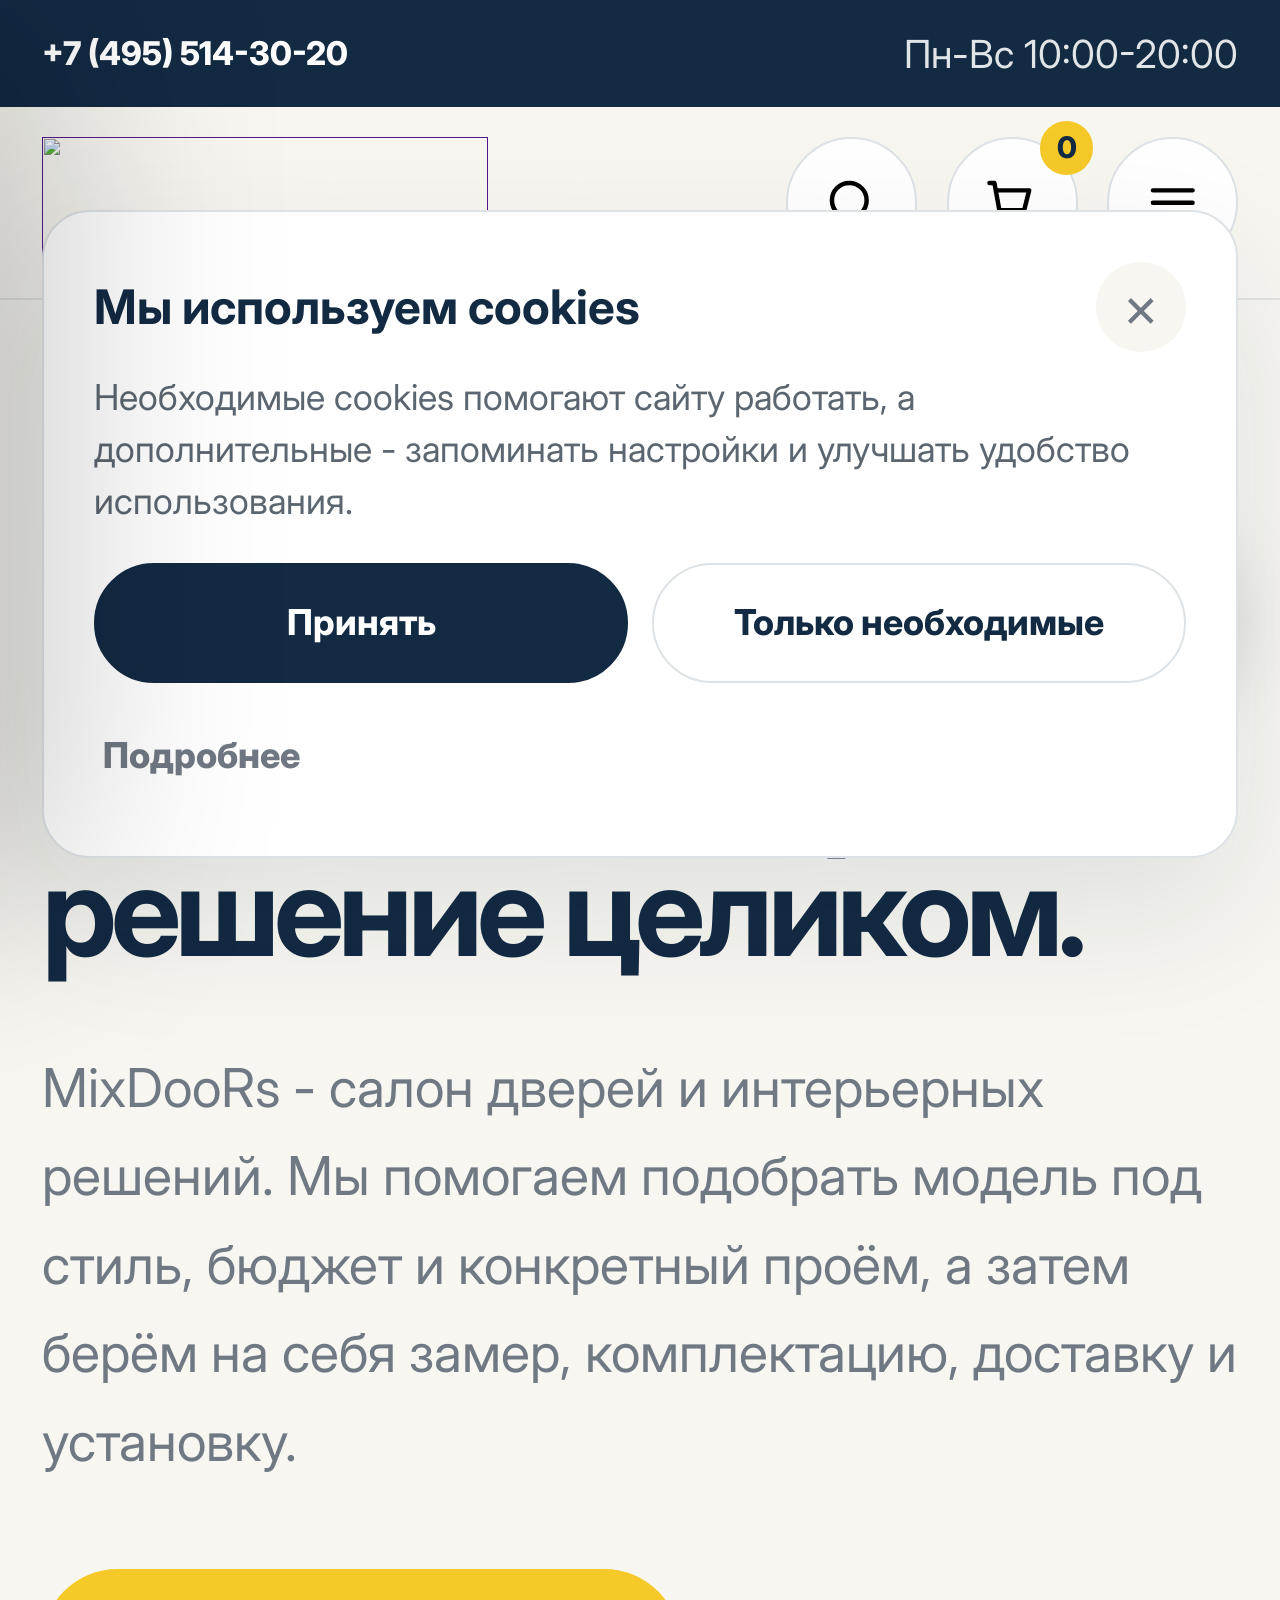
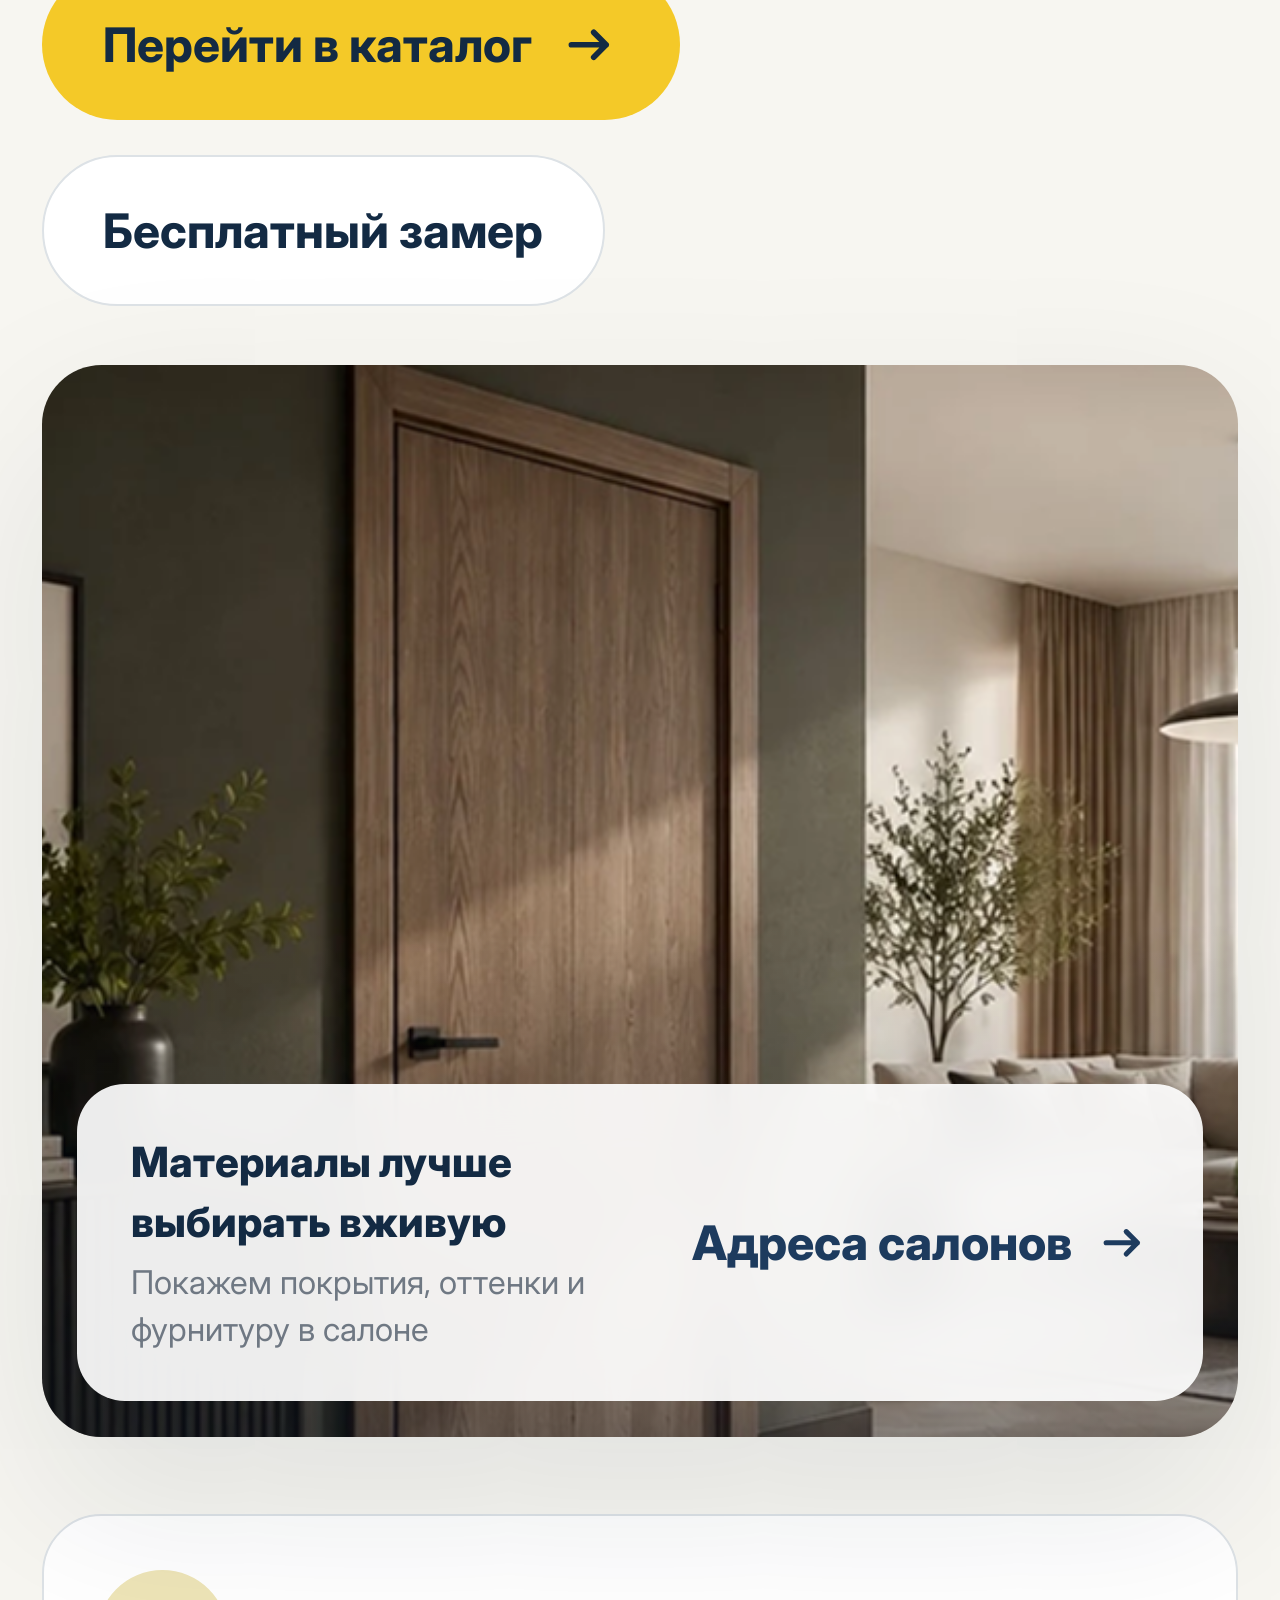
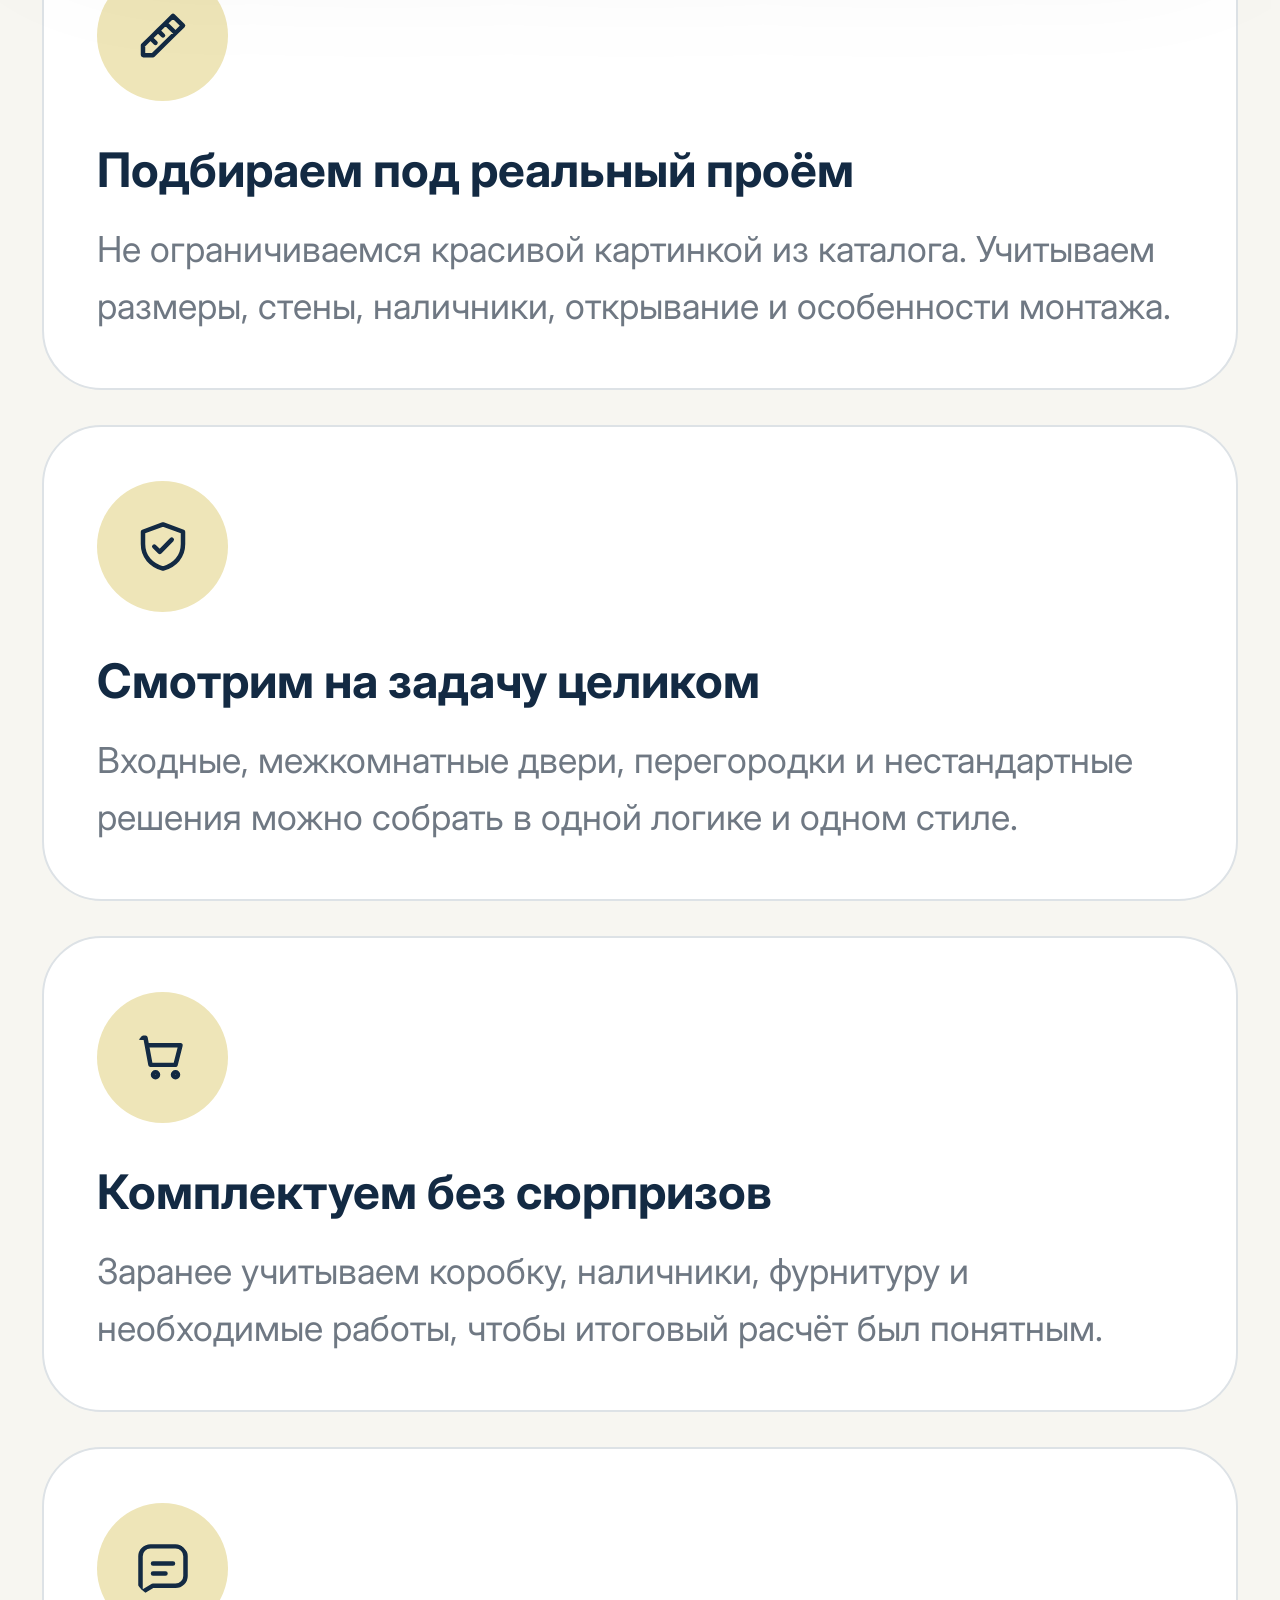
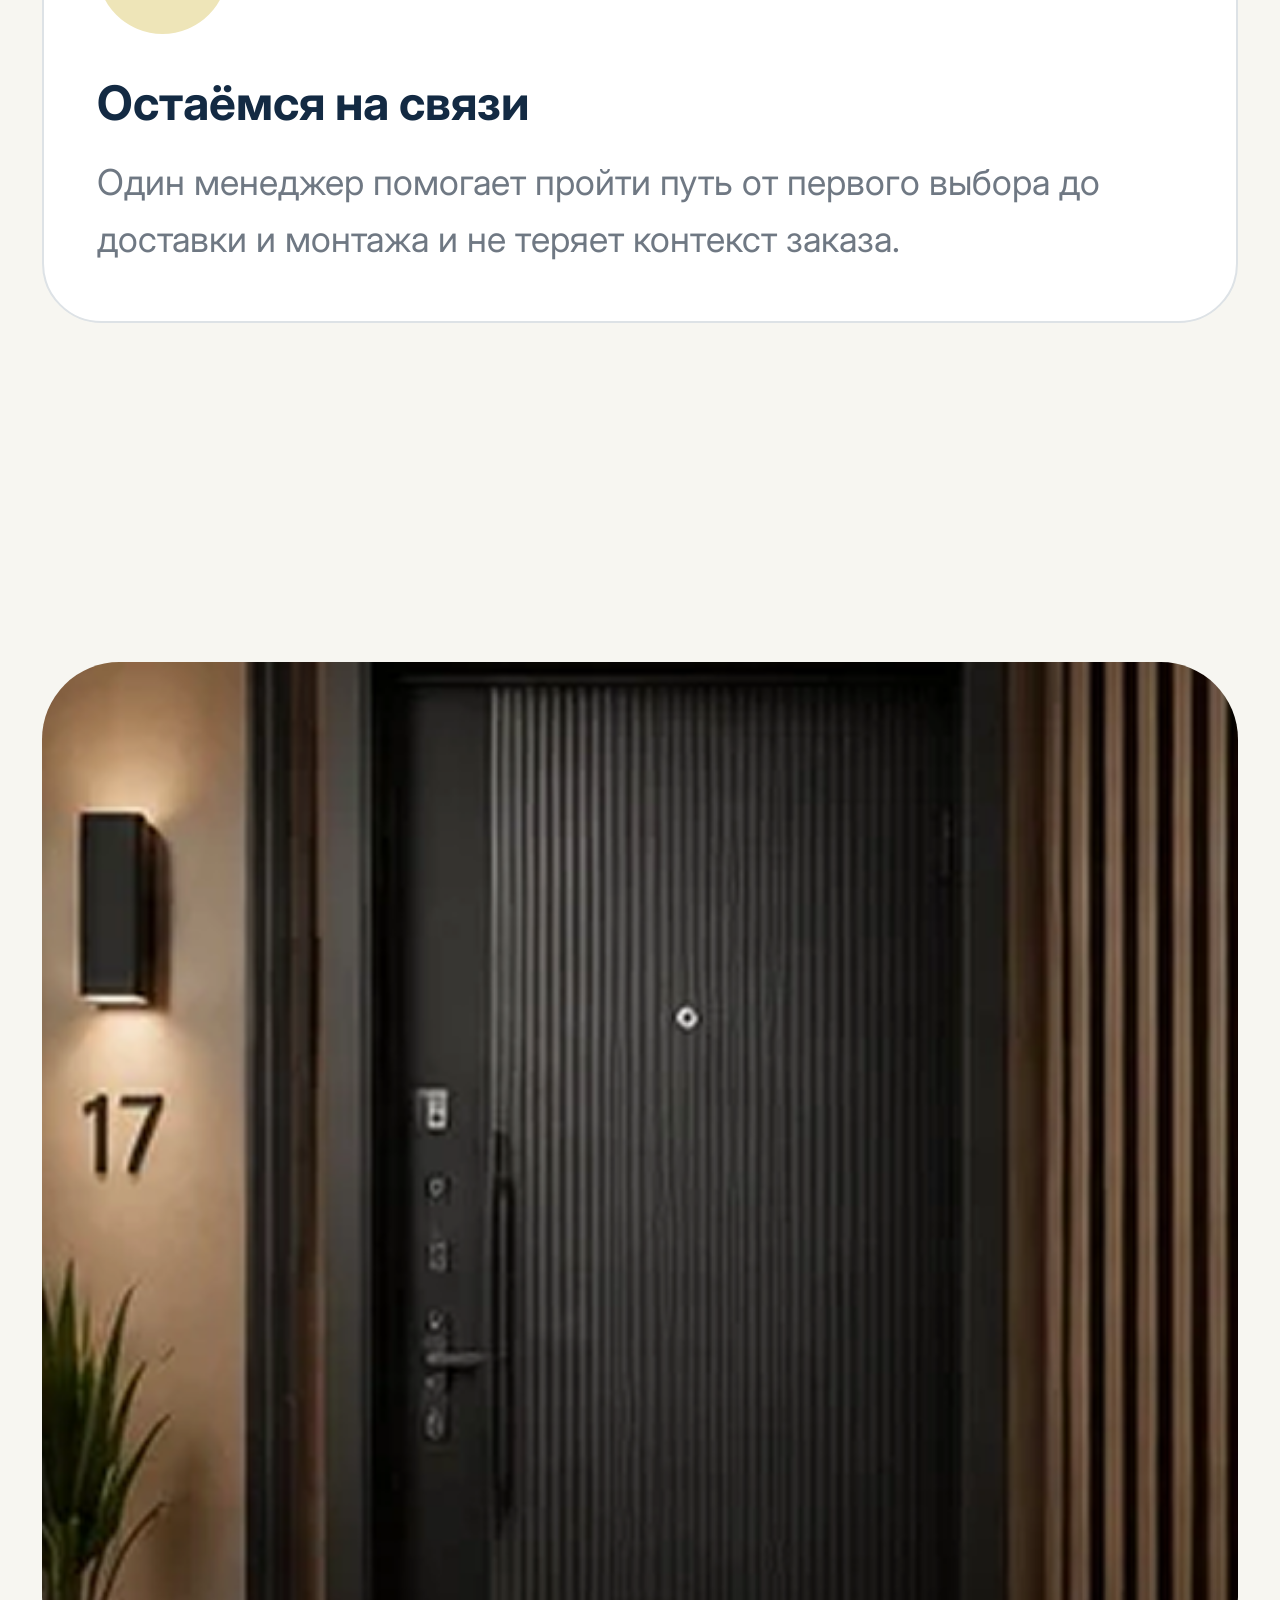
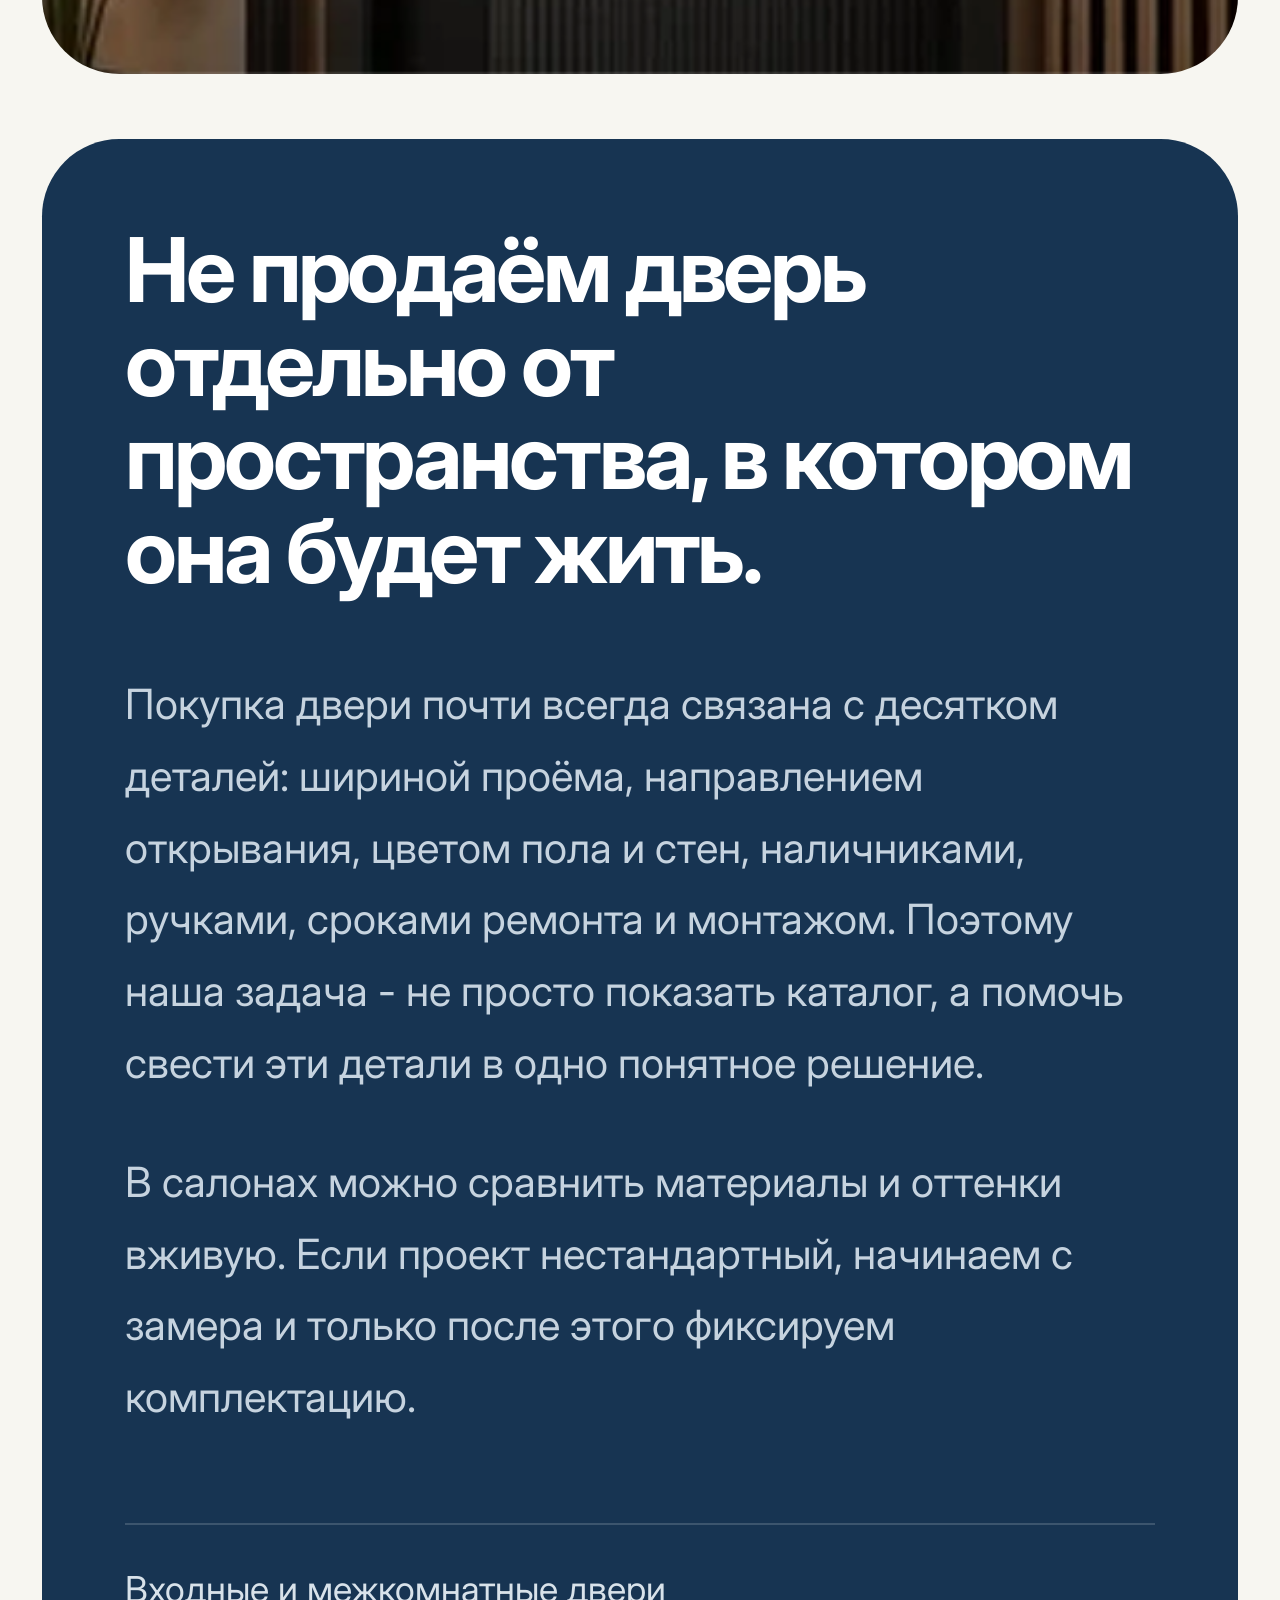
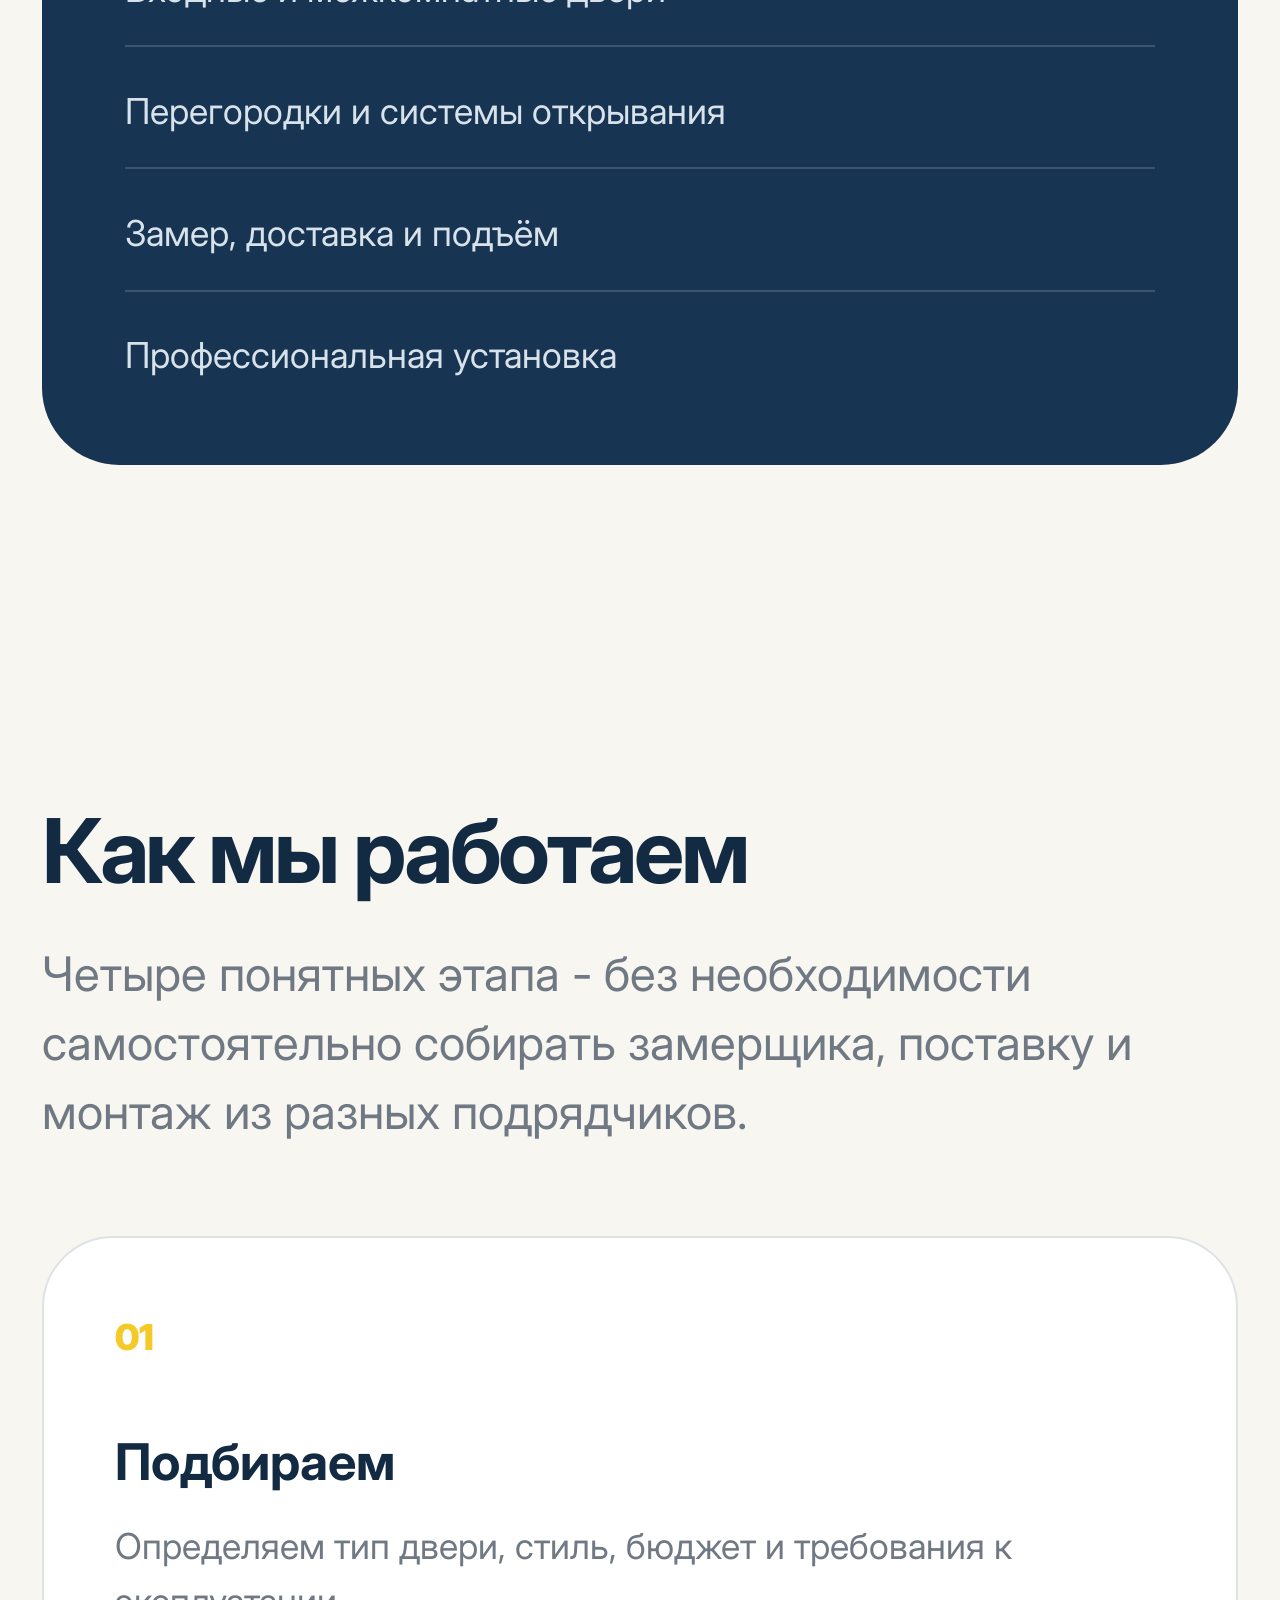
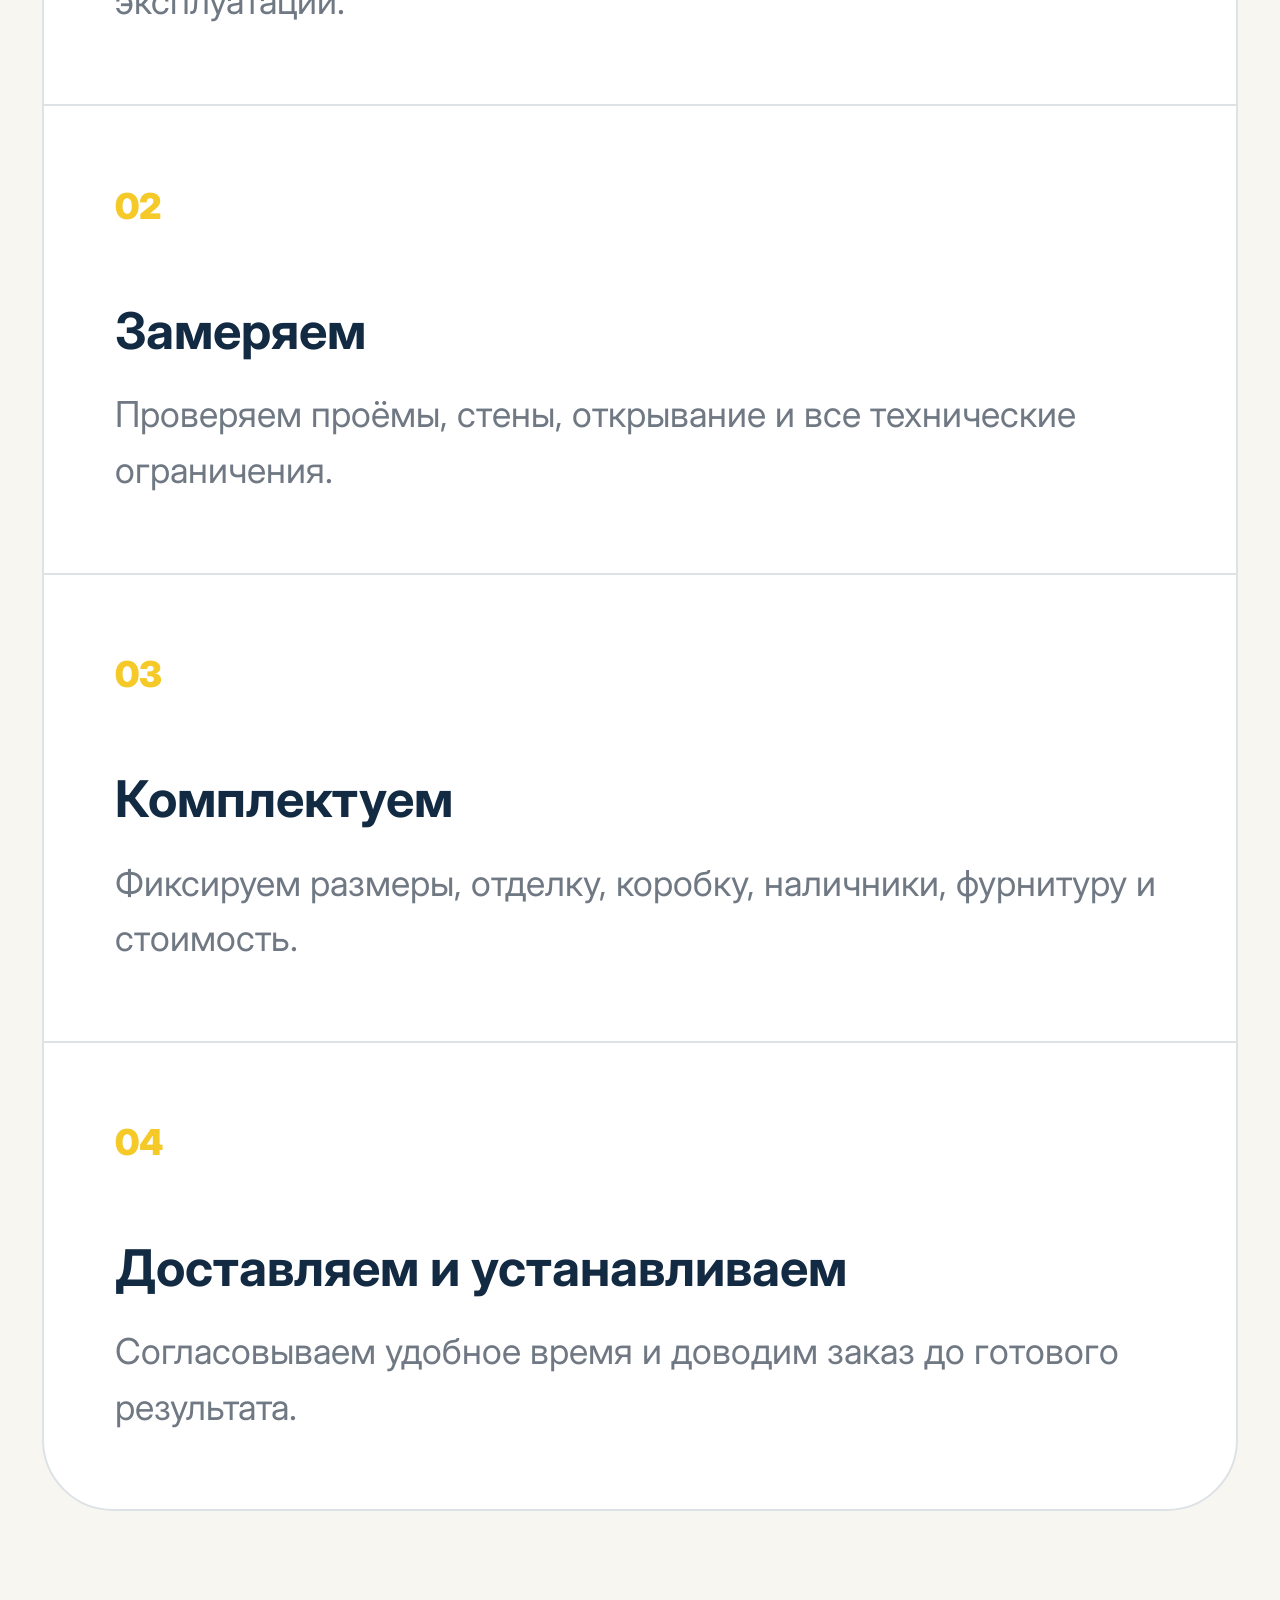
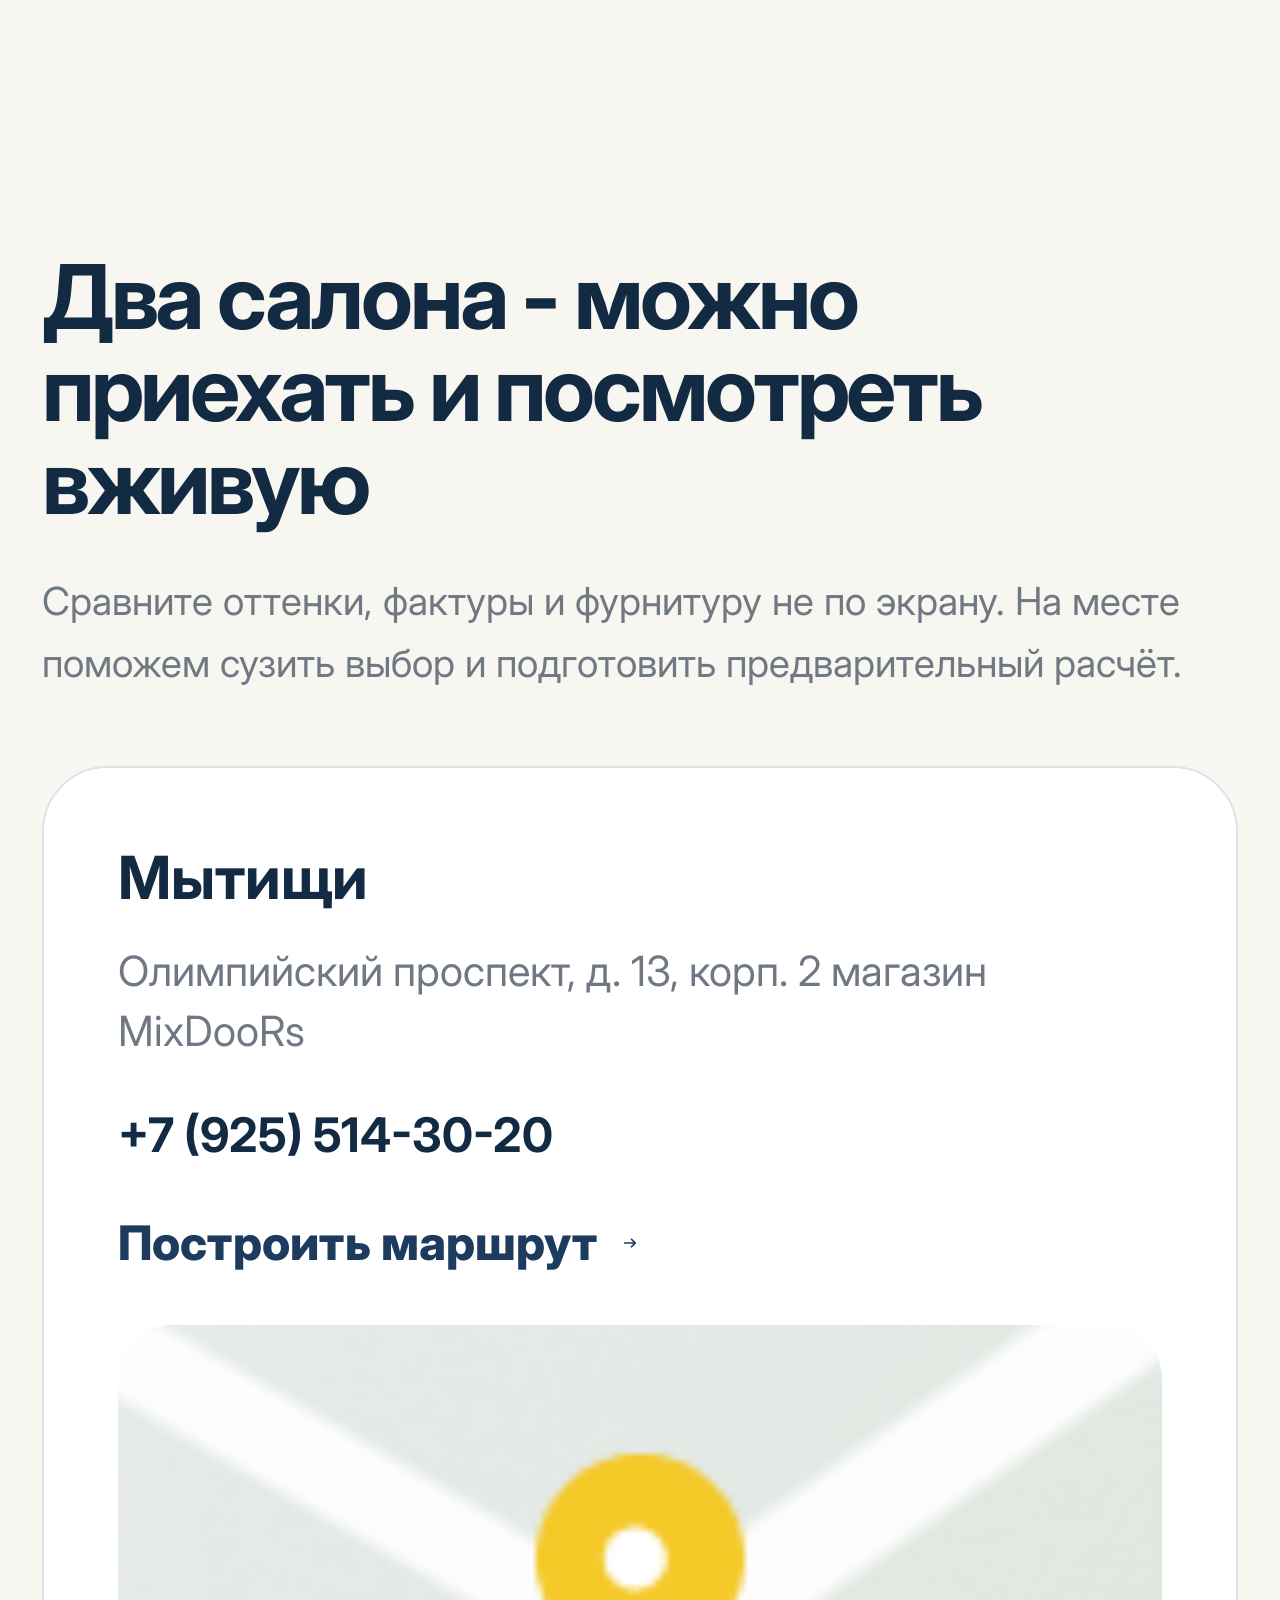
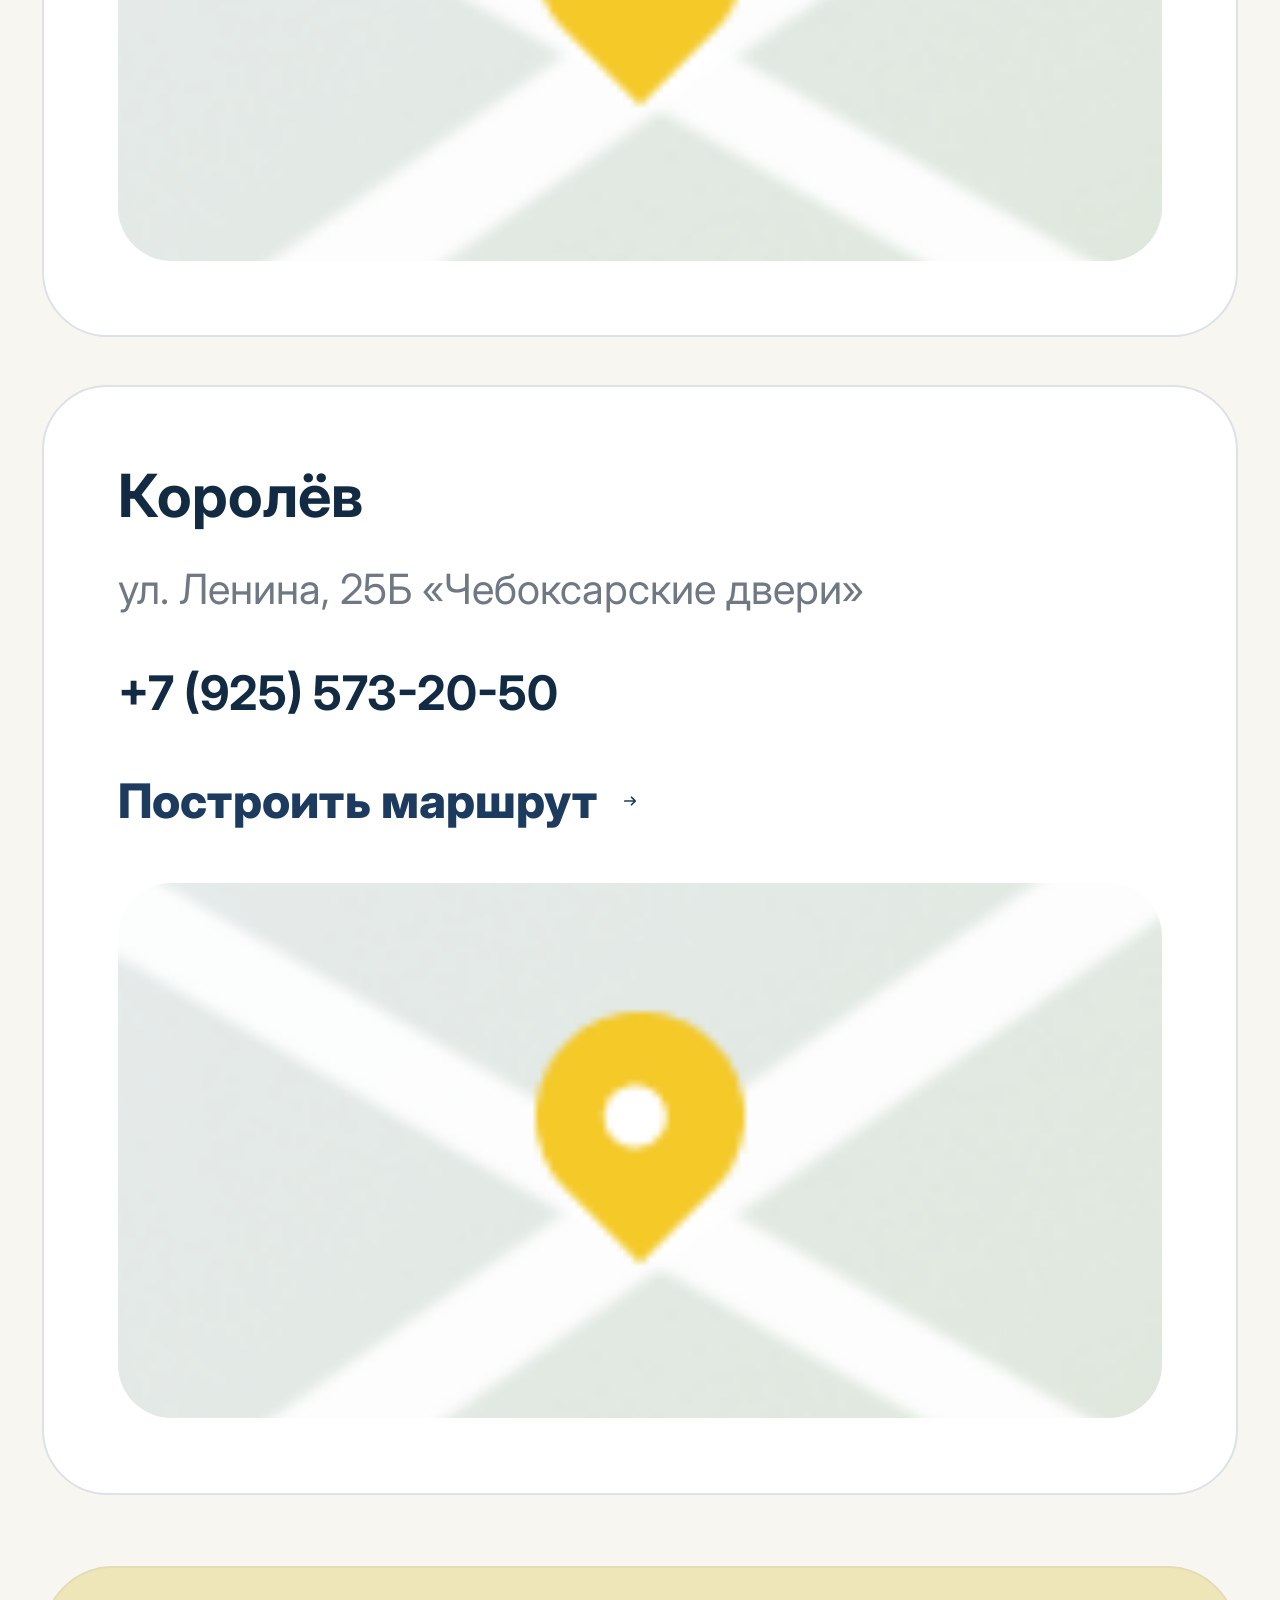
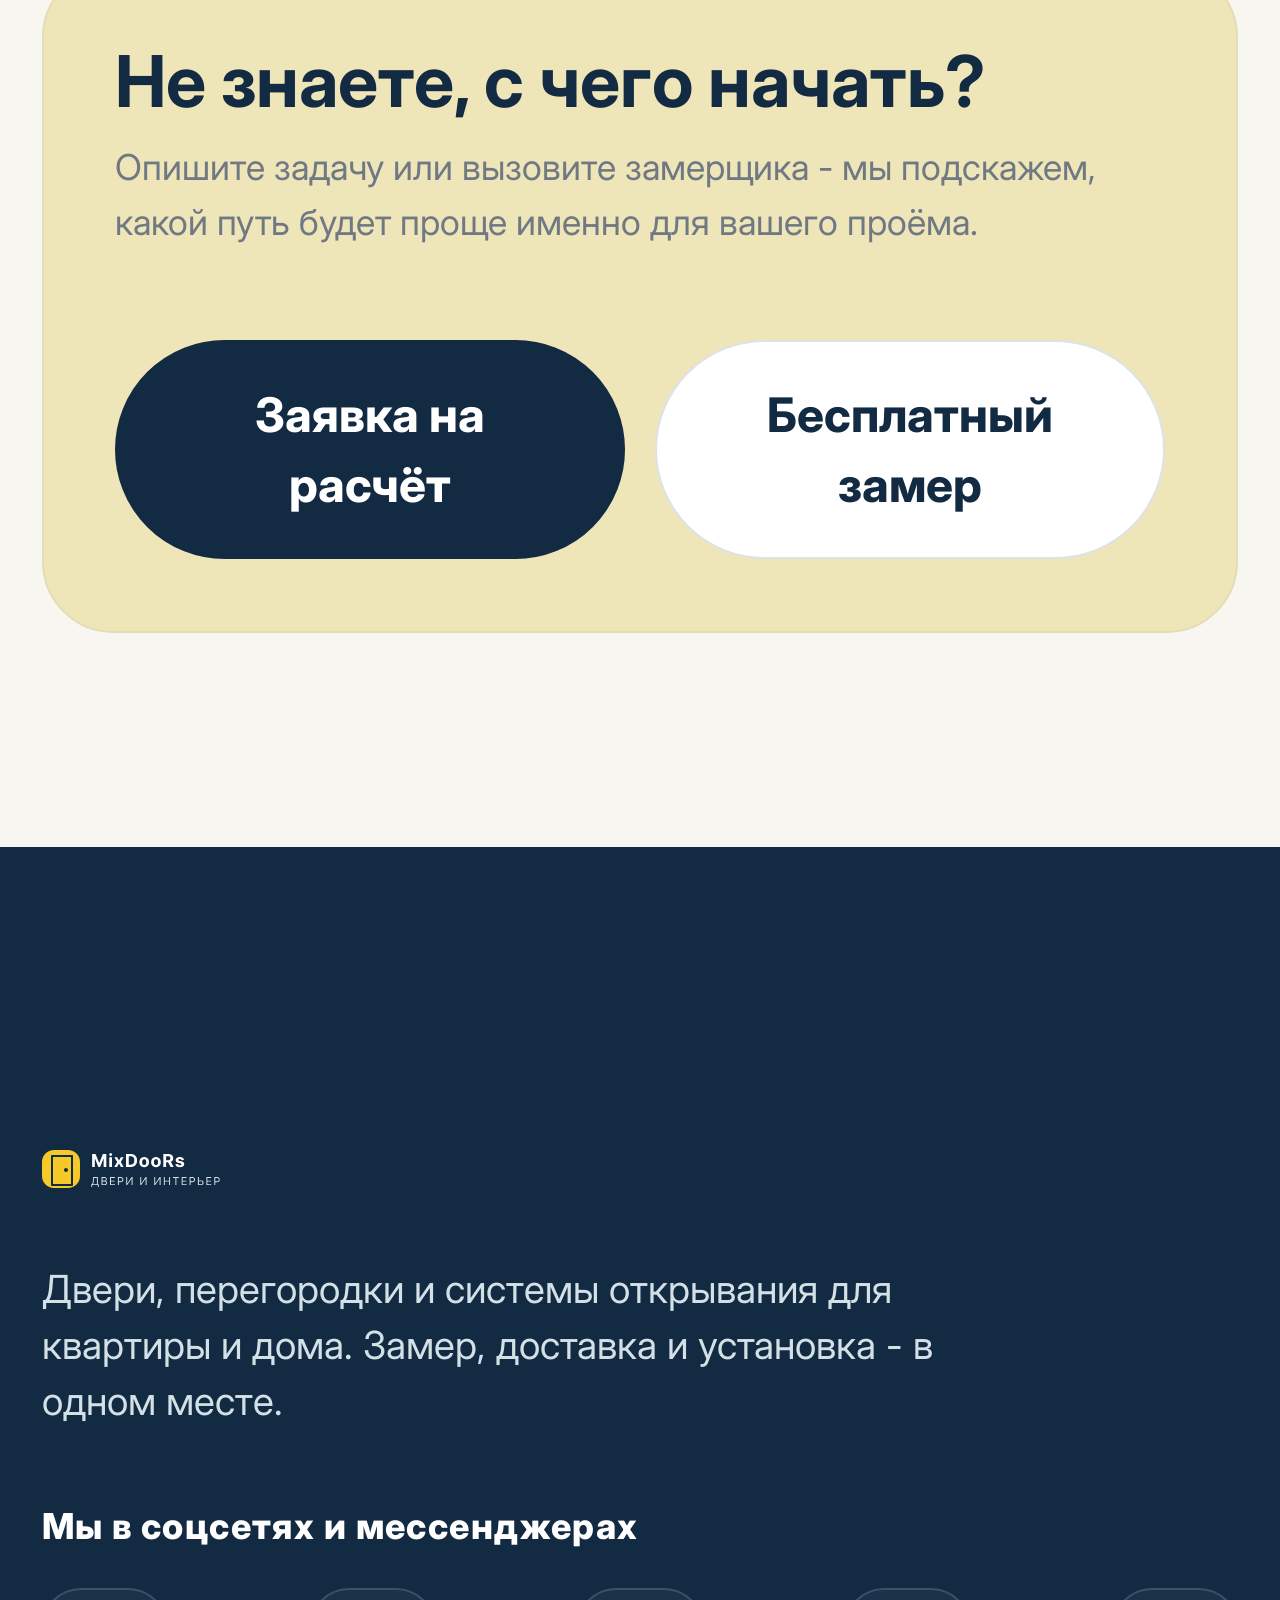
==== commit 85e14ac4: "full mobile" ====
--- a/about.html
+++ b/about.html
@@ -14,6 +14,7 @@
 
   <div class="header-info">
     <div class="container">
+      <a class="header-mobile-phone" href="tel:+74955143020">+7 (495) 514-30-20</a>
       <div class="header-info-l">
         <p class="header-place">
           Салоны в Мытищах и Королёве
@@ -70,7 +71,7 @@
           <img src="media/icons/Logo.svg" alt="">
         </a>
         <div class="header-search">
-          <input type="text" placeholder="Поиск по каталогу">
+          <input type="text" placeholder="Поиск по каталогу" readonly>
           <svg class="icon" viewBox="0 0 20 20" fill="none" xmlns="http://www.w3.org/2000/svg">
             <path
               d="M14.4141 9.19923C14.4141 12.2951 11.9044 14.8047 8.80861 14.8047C5.71279 14.8047 3.20312 12.2951 3.20312 9.19923C3.20312 6.10341 5.71279 3.59375 8.80861 3.59375C11.9044 3.59375 14.4141 6.10341 14.4141 9.19923Z"
@@ -111,6 +112,12 @@
             </svg>
             <span>0</span>
           </div>
+          <button class="mobile-toggle" type="button" aria-label="Открыть меню">
+            <svg width="20" height="20" viewBox="0 0 16 16" fill="none" xmlns="http://www.w3.org/2000/svg">
+              <path d="M2.66602 4.66602H13.3327M2.66602 7.99935H13.3327M2.66602 11.3327H13.3327" stroke-width="1.2"
+                stroke-linecap="round" stroke-linejoin="round" stroke="black" />
+            </svg>
+          </button>
         </div>
 
       </div>
@@ -409,10 +416,21 @@
   <div class="overlay"></div>
   <div class="catalog-drawer" id="catalogDrawer">
     <div class="catalog-drawer-head">
-      <p class="heading">Все направления каталога</p>
+      <p class="heading drawer-title-desktop">Все направления каталога</p>
+      <p class="heading drawer-title-mobile">Меню</p>
       <button class="close">×</button>
     </div>
     <div class="catalog-drawer-body">
+      <nav class="mobile-drawer-main">
+        <a href="index.html">Главная</a>
+        <a href="promo.html">Акции</a>
+        <a href="works.html">Наши работы</a>
+        <a href="about.html">О компании</a>
+        <a href="contacts.html">Контакты</a>
+        <a class="mobile-yandex-reviews" href="https://yandex.ru/maps/org/miksdors/1396940321/reviews/?ll=37.807053%2C55.916889&amp;tab=reviews&amp;z=14.05" target="_blank" rel="noopener noreferrer"><span class="yandex-review-mark">Я</span>Отзывы на Яндекс Картах</a>
+      </nav>
+      <p class="mobile-drawer-label">Каталог и услуги</p>
+      <div class="mobile-drawer-catalog-primary">
       <div class="menu-section">
         <button class="menu-section-btn">
           <span>Входные двери</span>
@@ -484,6 +502,8 @@
           <span>→</span>
         </a>
       </div>
+      </div>
+      <div class="mobile-drawer-secondary">
       <div class="menu-section">
         <a href="" class="menu-section-btn">
           <span>Нестандартные решения</span>
@@ -491,20 +511,39 @@
         </a>
       </div>
       <div class="menu-section">
-        <button class="menu-section-btn">
+        <button class="menu-section-btn install-desktop">
           <span>Установка дверей</span>
           <span>＋</span>
         </button>
-        <div class="submenu">
+        <div class="submenu install-desktop">
           <a href="">Установка входных</a>
           <a href="">Установка межкомнатных</a>
           <a href="">Установка перегородок</a>
         </div>
+        <a href="install.html" class="menu-section-btn install-mobile">
+          <span>Установка дверей</span>
+          <span>→</span>
+        </a>
       </div>
       <div class="menu-section">
         <a href="" class="menu-section-btn">
           <span>Доставка и подъём дверей</span>
           <span>→</span>
+        </a>
+      </div>
+      </div>
+      <div class="mobile-drawer-actions">
+        <button class="yellow-btn" type="button" data-lead="measure">
+          <svg viewBox="0 0 24 24" fill="none" xmlns="http://www.w3.org/2000/svg">
+            <path d="m4 16 12-12 4 4-12 12H4v-4zM13 7l4 4M10 10l2 2M7 13l2 2" stroke="#132A43" stroke-width="2" stroke-linecap="round" stroke-linejoin="round" />
+          </svg>
+          Бесплатный замер
+        </button>
+        <a class="mobile-drawer-phone" href="tel:+74955143020">
+          <svg viewBox="0 0 24 24" fill="none" xmlns="http://www.w3.org/2000/svg">
+            <path d="M7.4 3H4.7C3.8 3 3 3.8 3 4.7 3 13.7 10.3 21 19.3 21c.9 0 1.7-.8 1.7-1.7v-2.7l-5-1-1.2 2.3a15 15 0 0 1-8.7-8.7L8.4 8l-1-5z" stroke="#132A43" stroke-width="2" stroke-linecap="round" stroke-linejoin="round" />
+          </svg>
+          +7 (495) 514-30-20
         </a>
       </div>
     </div>
@@ -534,6 +573,44 @@
     </div>
   </div>
 
+  <div class="modal search-modal" id="searchModal">
+    <div class="modal-head">
+      <div class="search-main">
+        <p class="heading">Поиск по товарам</p>
+        <form class="search-form">
+          <svg class="icon" viewBox="0 0 20 20" fill="none" xmlns="http://www.w3.org/2000/svg">
+            <path
+              d="M15.0007 9.16732C15.0007 12.389 12.389 15.0007 9.16732 15.0007C5.94566 15.0007 3.33398 12.389 3.33398 9.16732C3.33398 5.94566 5.94566 3.33398 9.16732 3.33398C12.389 3.33398 15.0007 5.94566 15.0007 9.16732Z"
+              stroke-width="1.5" stroke-linecap="round" stroke-linejoin="round" stroke="#132A43" />
+            <path d="M16.666 16.666L13.666 13.666" stroke-width="1.5" stroke-linecap="round" stroke-linejoin="round"
+              stroke="#132A43" />
+          </svg>
+          <input class="search-input" type="text" placeholder="Например: скрытая дверь" autocomplete="off">
+          <button class="search-submit" type="button">Найти</button>
+        </form>
+      </div>
+      <button class="close" type="button" aria-label="Закрыть поиск">×</button>
+    </div>
+    <div class="modal-body">
+      <div class="search-results">
+        <a class="search-result" href="product.html">
+          <span>
+            <b>Межкомнатная дверь 5К</b><br>
+            <small>Межкомнатная дверь · Контур · за полотно</small>
+          </span>
+          <b>от 12 900 ₽</b>
+        </a>
+        <a class="search-result" href="product.html">
+          <span>
+            <b>Межкомнатная дверь 5К</b><br>
+            <small>Межкомнатная дверь · Контур · за полотно</small>
+          </span>
+          <b>от 12 900 ₽</b>
+        </a>
+      </div>
+    </div>
+  </div>
+
   <div class="modal" id="leadModal">
     <div class="modal-head">
       <p class="heading">Бесплатный замер</p>
--- a/style/style.css
+++ b/style/style.css
@@ -1,3 +1,4 @@
+@charset "UTF-8";
 @import url("https://fonts.googleapis.com/css2?family=Inter:ital,opsz,wght@0,14..32,100..900;1,14..32,100..900&display=swap");
 html,
 body {
@@ -177,6 +178,10 @@
   color: #132a43;
 }
 
+.header-mobile-phone {
+  display: none;
+}
+
 .header-info {
   background: #132a43;
   padding: 5rem 0;
@@ -319,6 +324,7 @@
 }
 header .header-top .header-search {
   position: relative;
+  cursor: pointer;
 }
 header .header-top .header-search svg {
   position: absolute;
@@ -365,7 +371,8 @@
   color: #f4c928;
 }
 header .header-top .search-icon,
-header .header-top .header-cart {
+header .header-top .header-cart,
+header .header-top .mobile-toggle {
   border: 1rem solid #dde2e6;
   border-radius: 22rem;
   width: 44rem;
@@ -377,24 +384,31 @@
   transition: all 0.4s ease;
 }
 header .header-top .search-icon svg,
-header .header-top .header-cart svg {
+header .header-top .header-cart svg,
+header .header-top .mobile-toggle svg {
   width: 20rem;
   height: 20rem;
 }
 header .header-top .search-icon svg path,
-header .header-top .header-cart svg path {
+header .header-top .header-cart svg path,
+header .header-top .mobile-toggle svg path {
   transition: all 0.4s ease;
 }
 header .header-top .search-icon:hover,
-header .header-top .header-cart:hover {
+header .header-top .header-cart:hover,
+header .header-top .mobile-toggle:hover {
   box-shadow: 0 8rem 18rem 0 rgba(14, 31, 51, 0.15);
   background: #132a43;
   border: 1rem solid #132a43;
   transform: translateY(-2rem);
 }
 header .header-top .search-icon:hover svg path,
-header .header-top .header-cart:hover svg path {
+header .header-top .header-cart:hover svg path,
+header .header-top .mobile-toggle:hover svg path {
   stroke: white;
+}
+header .header-top .mobile-toggle {
+  display: none;
 }
 header .header-top .header-cart {
   position: relative;
@@ -912,10 +926,17 @@
 .popular .heading-block a:hover svg path {
   stroke: #132a43;
 }
+.popular .popular-slider {
+  overflow: visible;
+}
 .popular .wrapper {
   display: grid;
   grid-template-columns: repeat(4, 1fr);
   gap: 20rem;
+}
+.popular .swiper-slide {
+  width: auto;
+  height: auto;
 }
 
 .sta {
@@ -1294,6 +1315,9 @@
   line-height: 145%;
   color: #132a43;
 }
+.catalog-drawer .catalog-drawer-head .drawer-title-mobile {
+  display: none;
+}
 .catalog-drawer .catalog-drawer-head .close {
   background: white;
   width: 38rem;
@@ -1305,6 +1329,18 @@
 }
 .catalog-drawer .catalog-drawer-body {
   padding: 20rem 23rem;
+}
+.catalog-drawer .mobile-drawer-main,
+.catalog-drawer .mobile-drawer-label,
+.catalog-drawer .mobile-drawer-actions {
+  display: none;
+}
+.catalog-drawer .install-mobile.menu-section-btn {
+  display: none;
+}
+.catalog-drawer .mobile-drawer-catalog-primary,
+.catalog-drawer .mobile-drawer-secondary {
+  display: contents;
 }
 .catalog-drawer .menu-section {
   border-bottom: 1rem solid #dde2e6;
@@ -1692,6 +1728,9 @@
   gap: 28rem;
   align-items: start;
 }
+.catalog .mobile-filter-toggle {
+  display: none;
+}
 .catalog .catalog-filter {
   position: sticky;
   top: 135rem;
@@ -1703,7 +1742,6 @@
   background: #fff;
   max-height: calc(100vh - 155rem);
   overflow: auto;
-  overscroll-behavior: contain;
   scrollbar-width: thin;
   scrollbar-color: #c9d0d5 transparent;
 }
@@ -2071,19 +2109,28 @@
 .catalog .catalog-grid {
   display: grid;
   grid-template-columns: repeat(3, 1fr);
+  align-items: stretch;
   gap: 20rem;
 }
 .catalog .catalog-item {
   display: flex;
   flex-direction: column;
+  height: 100%;
 }
 .catalog .catalog-item .catalog-item-top {
-  height: 290rem;
+  display: flex;
+  align-items: center;
+  justify-content: center;
+  flex: 0 0 270rem;
+  height: 270rem;
+  overflow: hidden;
   background: linear-gradient(145deg, #f4f3ef 0%, #e8ecec 100%);
 }
 .catalog .catalog-item .catalog-item-top img {
+  width: 100%;
   height: 100%;
-  object-fit: cover;
+  object-fit: contain;
+  padding: 12rem 18rem;
 }
 .catalog .catalog-item .catalog-item-top .tabs {
   z-index: 1;
@@ -2091,10 +2138,51 @@
 .catalog .catalog-item .catalog-item-btm {
   display: flex;
   flex-direction: column;
-  justify-content: space-between;
-  flex-grow: 1;
-}
-.catalog .catalog-item .cart-btn {
+  flex: 1;
+  min-height: 160rem;
+  padding: 17rem 18rem 18rem;
+}
+.catalog .catalog-item .catalog-item-btm .catalog-item-btm-top {
+  margin-bottom: 0;
+}
+.catalog .catalog-item .catalog-item-btm .type {
+  min-height: 16rem;
+  margin-bottom: 0;
+  line-height: 16rem;
+  white-space: nowrap;
+  overflow: hidden;
+  text-overflow: ellipsis;
+}
+.catalog .catalog-item .catalog-item-btm .name {
+  display: flex;
+  align-items: flex-start;
+  min-height: 44rem;
+  margin: 5rem 0 8rem;
+  line-height: 130%;
+}
+.catalog .catalog-item .catalog-item-btm .catalog-item-btm-btm {
+  align-items: flex-end;
+  min-height: 66rem;
+  margin-top: auto;
+}
+.catalog .catalog-item .catalog-item-btm .texts {
+  display: grid;
+  grid-template-rows: 27rem 17rem 16rem;
+  align-content: end;
+  min-height: 60rem;
+}
+.catalog .catalog-item .catalog-item-btm .price {
+  line-height: 27rem;
+}
+.catalog .catalog-item .catalog-item-btm .count {
+  height: 17rem;
+  margin: 0;
+  line-height: 17rem;
+}
+.catalog .catalog-item .catalog-item-btm .cart-btn {
+  flex: 0 0 40rem;
+  margin-bottom: 1rem;
+  border-radius: 50%;
   cursor: pointer;
 }
 .catalog .door-visual {
@@ -2251,7 +2339,7 @@
 .product .product-slider .tabs .tab {
   border-radius: 999rem;
   padding: 6rem 8rem;
-  background: #fff;
+  background: #f4c928;
   font-weight: 800;
   font-size: 10rem;
   line-height: 145%;
@@ -2297,10 +2385,11 @@
   width: 100%;
   height: 100%;
   object-fit: contain;
+  padding: 5rem 8rem;
   transition: all 0.4s ease;
 }
 .product .product-thumbs .thumb:hover img {
-  transform: scale(1.05);
+  transform: scale(1.015);
 }
 .product .product-thumbs .thumb.active {
   border-color: #132a43;
@@ -2542,6 +2631,37 @@
   letter-spacing: -0.02em;
   color: #132a43;
 }
+.product .purchase .buy-line {
+  display: grid;
+  grid-template-columns: auto minmax(220rem, 1fr);
+  gap: 10rem;
+  margin-top: 18rem;
+}
+.product .purchase .qty {
+  display: flex;
+  align-items: center;
+  height: 50rem;
+  border: 1rem solid #dde2e6;
+  border-radius: 999rem;
+  background: #fff;
+}
+.product .purchase .qty button {
+  width: 42rem;
+  height: 48rem;
+  background: none;
+  font-size: 20rem;
+  line-height: 100%;
+  color: #132a43;
+  cursor: pointer;
+}
+.product .purchase .qty span {
+  min-width: 28rem;
+  text-align: center;
+  font-weight: 800;
+  font-size: 16rem;
+  line-height: 145%;
+  color: #132a43;
+}
 .product .purchase .dark-btn {
   display: flex;
   align-items: center;
@@ -2549,7 +2669,7 @@
   gap: 10rem;
   width: 100%;
   height: 52rem;
-  margin-top: 18rem;
+  margin-top: 0;
 }
 .product .purchase .dark-btn svg {
   width: 20rem;
@@ -2566,10 +2686,14 @@
   padding: 80rem 0;
 }
 .product-systems .heading-block {
-  display: flex;
-  justify-content: space-between;
-  gap: 93rem;
+  display: grid;
+  grid-template-columns: minmax(0, 1fr) minmax(300rem, 520rem);
+  align-items: start;
+  gap: 34rem;
   margin-bottom: 30rem;
+}
+.product-systems .heading-block .section-heading-text {
+  margin-top: 4rem;
 }
 .product-systems .wrapper {
   display: grid;
@@ -2577,8 +2701,8 @@
   gap: 12rem;
 }
 .product-systems .item {
-  min-height: 178rem;
-  padding: 20rem;
+  min-height: 232rem;
+  padding: 18rem;
   border: 1rem solid #dde2e6;
   border-radius: 18rem;
   background: #fff;
@@ -2588,44 +2712,151 @@
   transform: translateY(-2rem);
   box-shadow: 0 14rem 34rem 0 rgba(14, 31, 51, 0.07);
 }
+.product-systems .item:hover .icon {
+  border-color: #ead477;
+  box-shadow: inset 0 0 0 1rem rgba(244, 201, 40, 0.12);
+}
+.product-systems .item:hover .icon svg {
+  transform: scale(1.025);
+}
 .product-systems .item .icon {
   display: flex;
   align-items: center;
   justify-content: center;
-  height: 78rem;
-  margin-bottom: 15rem;
-  border-radius: 15rem;
-  background: linear-gradient(145deg, rgba(244, 201, 40, 0.15), #fff);
-}
-.product-systems .item .icon img {
+  height: 132rem;
+  margin-bottom: 16rem;
+  overflow: hidden;
+  border: 1rem solid rgba(221, 226, 230, 0.72);
+  border-radius: 18rem;
+  background: radial-gradient(circle at 78% 22%, rgba(244, 201, 40, 0.18), transparent 28%), linear-gradient(145deg, #f6f2dc, #fff);
+}
+.product-systems .item .icon svg {
+  width: 100%;
+  max-width: 225rem;
+  height: 122rem;
+  fill: none;
+  stroke: #132a43;
+  stroke-width: 2;
+  stroke-linecap: round;
+  stroke-linejoin: round;
+  transition: all 0.4s ease;
+}
+.product-systems .item .icon svg .soft {
+  fill: #e7eef1;
+  stroke: #132a43;
+}
+.product-systems .item .icon svg .wall {
+  fill: #f6f1da;
+  stroke: #132a43;
+}
+.product-systems .item .icon svg .frame,
+.product-systems .item .icon svg .panel,
+.product-systems .item .icon svg .leaf {
+  stroke-width: 2.4;
+}
+.product-systems .item .icon svg .floor {
+  stroke: rgba(78, 98, 122, 0.45);
+  stroke-width: 1.5;
+}
+.product-systems .item .icon svg .rail {
+  stroke-width: 3;
+}
+.product-systems .item .icon svg .detail {
+  stroke: #3f546c;
+  stroke-width: 1.5;
+}
+.product-systems .item .icon svg .pocket {
+  stroke: #334961;
+  stroke-dasharray: 4 4;
+}
+.product-systems .item .icon svg .hinge {
+  stroke-width: 3;
+}
+.product-systems .item .icon svg .motion {
+  stroke: #f4c928;
+  stroke-width: 2.4;
+}
+.product-systems .item .icon svg .accent-fill {
+  fill: #f4c928;
+  stroke: none;
+}
+.product-systems .item .heading {
+  font-weight: 700;
+  font-size: 16rem;
+  line-height: 130%;
+  color: #132a43;
+  margin-bottom: 4rem;
+}
+.product-systems .item .text {
+  font-size: 13rem;
+  line-height: 145%;
+  color: #6f7883;
+}
+
+.product-similar {
+  padding: 80rem 0;
+  background: #eef0ef;
+}
+.product-similar .heading-block {
+  margin-bottom: 34rem;
+}
+.product-similar .wrapper {
+  display: grid;
+  grid-template-columns: repeat(4, 1fr);
+  gap: 20rem;
+  align-items: stretch;
+}
+.product-similar .catalog-item {
+  display: flex;
+  flex-direction: column;
+  height: 100%;
+}
+.product-similar .catalog-item .catalog-item-top {
+  display: flex;
+  align-items: center;
+  justify-content: center;
+  height: 270rem;
+  background: linear-gradient(145deg, #f4f3ef, #e8ecec);
+}
+.product-similar .catalog-item .catalog-item-top img {
   width: 100%;
   height: 100%;
   object-fit: contain;
-}
-.product-systems .item .heading {
-  font-weight: 700;
-  font-size: 15rem;
+  padding: 12rem 18rem;
+}
+.product-similar .catalog-item .catalog-item-btm {
+  display: flex;
+  flex-direction: column;
+  flex: 1;
+  min-height: 160rem;
+  padding: 17rem 18rem 18rem;
+}
+.product-similar .catalog-item .catalog-item-btm-top {
+  margin-bottom: 8rem;
+}
+.product-similar .catalog-item .type {
+  min-height: 16rem;
+  line-height: 16rem;
+}
+.product-similar .catalog-item .name {
+  display: flex;
+  align-items: flex-start;
+  min-height: 44rem;
+  margin: 5rem 0 8rem;
   line-height: 130%;
-  color: #132a43;
-  margin-bottom: 6rem;
-}
-.product-systems .item .text {
-  font-size: 12rem;
-  line-height: 145%;
-  color: #6f7883;
-}
-
-.product-similar {
-  padding: 80rem 0;
-  background: #eef0ef;
-}
-.product-similar .heading-block {
-  margin-bottom: 34rem;
-}
-.product-similar .wrapper {
-  display: grid;
-  grid-template-columns: repeat(3, 1fr);
-  gap: 20rem;
+}
+.product-similar .catalog-item .catalog-item-btm-btm {
+  margin-top: auto;
+  min-height: 66rem;
+  align-items: flex-end;
+}
+.product-similar .catalog-item .price {
+  line-height: 27rem;
+}
+.product-similar .catalog-item .count {
+  height: 17rem;
+  margin: 0;
+  line-height: 17rem;
 }
 
 .zoom-modal {
@@ -2809,7 +3040,7 @@
   display: flex;
   align-items: center;
   gap: 12rem;
-  background: #F7F6F1;
+  background: #FEFEFD;
   transition: all 0.4s ease;
 }
 .contacts-social .item img {
@@ -4087,4 +4318,1369 @@
   transform: translateY(-1rem);
 }
 
+.search-modal {
+  width: 760rem;
+  max-width: calc(100vw - 32rem);
+  max-height: min(720rem, 100dvh - 28rem);
+  display: flex;
+  flex-direction: column;
+  overflow: hidden;
+  transform: translate(-50%, -48%) scale(0.985);
+}
+.search-modal.active {
+  transform: translate(-50%, -50%) scale(1);
+}
+.search-modal .modal-head {
+  align-items: flex-start;
+  gap: 14rem;
+  padding: 24rem 24rem 10rem;
+}
+.search-modal .search-main {
+  flex: 1;
+  min-width: 0;
+}
+.search-modal .heading {
+  margin: 0 0 15rem;
+  font-size: 27rem;
+}
+.search-modal .close {
+  flex: 0 0 40rem;
+  width: 40rem;
+  height: 40rem;
+  margin-top: -2rem;
+  transition: all 0.4s ease;
+}
+.search-modal .close:hover {
+  background: #132a43;
+  color: #fff;
+  transform: rotate(90deg);
+}
+.search-modal .modal-body {
+  padding: 4rem 24rem 24rem;
+  min-height: 0;
+  overflow: hidden;
+}
+.search-modal .search-form {
+  height: 56rem;
+  display: grid;
+  grid-template-columns: 24rem minmax(0, 1fr) auto;
+  align-items: center;
+  gap: 10rem;
+  background: #fff;
+  border: 1rem solid #dde2e6;
+  border-radius: 15rem;
+  padding: 6rem 7rem 6rem 13rem;
+  transition: all 0.4s ease;
+}
+.search-modal .search-form:focus-within {
+  border-color: #132a43;
+  box-shadow: 0 0 0 3rem rgba(244, 201, 40, 0.2);
+}
+.search-modal .search-form .icon {
+  width: 20rem;
+  height: 20rem;
+}
+.search-modal .search-form input {
+  min-width: 0;
+  width: 100%;
+  height: 100%;
+  padding: 0;
+  background: transparent;
+  font-size: 17rem;
+  color: #132a43;
+}
+.search-modal .search-submit {
+  height: 42rem;
+  min-width: 86rem;
+  padding: 0 17rem;
+  border: 1rem solid #f4c928;
+  border-radius: 11rem;
+  background: #f4c928;
+  color: #132a43;
+  font-weight: 850;
+  font-size: 13rem;
+  cursor: pointer;
+  transition: all 0.4s ease;
+}
+.search-modal .search-submit:hover {
+  background: #132a43;
+  border-color: #132a43;
+  color: #fff;
+  transform: translateY(-1rem);
+}
+.search-modal .search-results {
+  max-height: min(52vh, 430rem);
+  overflow: auto;
+  margin-top: 8rem;
+  padding: 2rem 3rem 2rem 0;
+}
+.search-modal .search-result {
+  padding: 13rem 12rem;
+  border-radius: 13rem;
+  display: flex;
+  align-items: center;
+  justify-content: space-between;
+  gap: 14rem;
+  color: #132a43;
+  transition: all 0.4s ease;
+}
+.search-modal .search-result:hover {
+  background: #fff;
+  box-shadow: inset 0 0 0 1rem #dde2e6, 0 5rem 16rem rgba(14, 31, 51, 0.055);
+  transform: translateX(3rem);
+}
+.search-modal .search-result span {
+  min-width: 0;
+}
+.search-modal .search-result b {
+  font-weight: 800;
+}
+.search-modal .search-result small {
+  font-size: 13rem;
+  line-height: 145%;
+  color: #6f7883;
+}
+.search-modal .search-result > b {
+  white-space: nowrap;
+}
+
+@media (max-width: 1280px) {
+  body,
+  html {
+    font-size: 0.2325581395vw;
+  }
+  .container {
+    width: calc(100% - 28rem);
+    max-width: none;
+    margin: 0 auto;
+  }
+  .header-info {
+    padding: 0;
+  }
+  .header-info .container {
+    min-height: 36rem;
+    gap: 10rem;
+  }
+  .header-info .header-info-l {
+    display: none;
+  }
+  .header-info .header-info-r .header-yandex,
+  .header-info .header-info-r .mail,
+  .header-info .header-info-r .networks {
+    display: none;
+  }
+  .header-info .header-mobile-phone {
+    display: block;
+    font-weight: 800;
+    font-size: 11rem;
+    line-height: 145%;
+    color: #fff;
+    white-space: nowrap;
+  }
+  header .header-top {
+    padding: 10rem 0;
+  }
+  header .header-top .logo {
+    width: 150rem;
+  }
+  header .header-top .logo img {
+    height: 40rem;
+    object-fit: contain;
+    object-position: left center;
+  }
+  header .header-top .header-search,
+  header .header-top .header-top-r .phone,
+  header .header-top .header-top-r .yellow-btn {
+    display: none;
+  }
+  header .header-top .mobile-toggle {
+    display: flex;
+  }
+  header .header-btm {
+    display: none;
+  }
+  .hero {
+    height: auto;
+    min-height: calc(100svh - 113rem);
+  }
+  .hero::after {
+    background: linear-gradient(90deg, rgba(5, 14, 24, 0.82) 0%, rgba(5, 14, 24, 0.72) 35%, rgba(5, 14, 24, 0.48) 58%, rgba(5, 14, 24, 0.18) 78%, rgba(5, 14, 24, 0) 100%);
+  }
+  .hero .container {
+    min-height: calc(100svh - 113rem);
+    padding: 72rem 0 104rem;
+    display: flex;
+    flex-direction: column;
+    justify-content: flex-end;
+  }
+  .hero .heading {
+    font-size: 42rem;
+    line-height: 98%;
+    letter-spacing: -0.035em;
+    max-width: 390rem;
+  }
+  .hero .heading span {
+    font-size: 42rem;
+    letter-spacing: -0.035em;
+  }
+  .hero .subtext {
+    font-size: 14rem;
+    line-height: 155%;
+    max-width: 390rem;
+  }
+  .hero .buttons {
+    display: grid;
+    justify-items: start;
+    gap: 14rem;
+  }
+  .hero .hero-slider,
+  .hero .hero-slider .swiper-wrapper,
+  .hero .hero-slider .swiper-slide {
+    height: 100%;
+  }
+  .hero .hero-btm {
+    width: auto;
+    left: 18rem;
+    bottom: 22rem;
+    transform: none;
+  }
+  .hero .hero-btm .swiper-pagination,
+  .hero .hero-btm-text {
+    display: none;
+  }
+  .plusses {
+    padding: 20rem 0 8rem;
+  }
+  .plusses .container {
+    grid-template-columns: 1fr 1fr;
+    gap: 10rem;
+  }
+  .plusses .item {
+    align-items: center;
+    gap: 13rem;
+    min-height: 94rem;
+    padding: 15rem 16rem;
+  }
+  .plusses .item img {
+    width: 50rem;
+    height: 50rem;
+  }
+  .main-catalog,
+  .popular,
+  .gallery,
+  .contacts {
+    padding: 54rem 0;
+  }
+  .main-catalog .heading-block,
+  .popular .heading-block,
+  .gallery .heading-block,
+  .contacts .heading-block {
+    flex-direction: column;
+    align-items: flex-start;
+    gap: 12rem;
+  }
+  .main-catalog .section-heading,
+  .popular .section-heading,
+  .gallery .section-heading,
+  .contacts .section-heading {
+    font-size: 30rem;
+  }
+  .main-catalog .wrapper {
+    grid-template-columns: 1fr 1fr;
+    gap: 10rem;
+  }
+  .main-catalog .item {
+    height: auto;
+    min-height: 225rem;
+    padding: 18rem;
+    overflow: hidden;
+  }
+  .main-catalog .item .heading {
+    font-size: 18rem;
+    max-width: none;
+  }
+  .main-catalog .item .texts,
+  .main-catalog .item .go-button {
+    position: relative;
+    z-index: 1;
+  }
+  .main-catalog .item .bg {
+    width: 96rem;
+    height: 110rem;
+    object-fit: contain;
+    object-position: right bottom;
+    right: 6rem;
+    bottom: 10rem;
+  }
+  .popular .popular-slider {
+    overflow: hidden;
+    margin-right: -14rem;
+  }
+  .popular .wrapper {
+    gap: 0;
+  }
+  .popular .swiper-slide {
+    width: min(80vw, 310rem);
+  }
+  .popular .catalog-item .catalog-item-top img {
+    height: 220rem;
+    object-fit: contain;
+  }
+  .popular .catalog-item .catalog-item-btm {
+    padding: 13rem;
+  }
+  .popular .catalog-item .catalog-item-btm-top {
+    margin-bottom: 16rem;
+  }
+  .popular .catalog-item .name {
+    font-size: 14rem;
+  }
+  .popular .catalog-item .price {
+    font-size: 17rem;
+  }
+  .sta {
+    padding: 54rem 0;
+  }
+  .sta .container {
+    flex-direction: column;
+    align-items: flex-start;
+    gap: 22rem;
+    padding: 28rem;
+  }
+  .sta .heading {
+    font-size: 30rem;
+    max-width: none;
+  }
+  .sta .sta-r {
+    justify-content: flex-start;
+    flex-wrap: wrap;
+  }
+  .gallery .wrapper {
+    grid-template-columns: 1fr;
+    gap: 12rem;
+  }
+  .gallery .item,
+  .gallery .item:nth-child(1) {
+    grid-row: auto;
+    grid-column: auto;
+    height: 250rem;
+  }
+  .contacts .wrapper {
+    grid-template-columns: 1fr;
+    gap: 16rem;
+  }
+  .contacts .item {
+    flex-direction: column;
+    align-items: stretch;
+    gap: 16rem;
+  }
+  .contacts .item img {
+    width: 100%;
+    height: 180rem;
+    object-fit: cover;
+    border-radius: 18rem;
+  }
+  .contacts .sub-heading {
+    max-width: none;
+  }
+  footer .container {
+    display: grid;
+    grid-template-columns: 1fr 1fr;
+    gap: 28rem 18rem;
+    padding: 40rem 0 32rem;
+  }
+  footer .footer-item,
+  footer .footer-item.first {
+    max-width: none;
+  }
+  footer .footer-item.first {
+    grid-column: 1/-1;
+  }
+  footer .seti-wrapper {
+    display: grid;
+    grid-template-columns: repeat(5, 42rem);
+    justify-content: space-between;
+    width: 100%;
+    gap: 0;
+  }
+  footer .footer-yandex {
+    width: 100%;
+    justify-content: center;
+    margin-top: 14rem;
+  }
+  footer .footer-btm {
+    margin-top: 0;
+  }
+  footer .footer-btm .container {
+    display: flex;
+    flex-direction: column;
+    align-items: flex-start;
+    gap: 6rem;
+    padding: 18rem 0;
+  }
+  .catalog-drawer {
+    width: min(470rem, 92vw);
+  }
+  .catalog-drawer .catalog-drawer-head .drawer-title-desktop {
+    display: none;
+  }
+  .catalog-drawer .catalog-drawer-head .drawer-title-mobile {
+    display: block;
+  }
+  .catalog-drawer .mobile-drawer-main {
+    display: grid;
+    margin: -4rem 0 22rem;
+  }
+  .catalog-drawer .mobile-drawer-main a {
+    display: flex;
+    align-items: center;
+    justify-content: space-between;
+    gap: 16rem;
+    padding: 15rem 2rem;
+    border-bottom: 1rem solid #dde2e6;
+    font-weight: 800;
+    font-size: 15rem;
+    color: #132a43;
+  }
+  .catalog-drawer .mobile-drawer-main a:after {
+    content: "→";
+    font-size: 20rem;
+    font-weight: 800;
+    line-height: 1;
+    color: #6f7883;
+  }
+  .catalog-drawer .mobile-drawer-main a:first-child {
+    border-top: 0;
+  }
+  .catalog-drawer .mobile-drawer-main .mobile-yandex-reviews {
+    gap: 9rem;
+  }
+  .catalog-drawer .yandex-review-mark {
+    width: 24rem;
+    height: 24rem;
+    flex: 0 0 24rem;
+    border-radius: 50%;
+    display: inline-grid;
+    place-items: center;
+    background: #fc3f1d;
+    color: #fff;
+    font-family: Arial, sans-serif;
+    font-weight: 900;
+    font-size: 13rem;
+    line-height: 1;
+  }
+  .catalog-drawer .mobile-drawer-label {
+    display: block;
+    margin: 8rem 0 5rem;
+    font-weight: 800;
+    font-size: 11rem;
+    letter-spacing: 0.12em;
+    text-transform: uppercase;
+    color: #6f7883;
+  }
+  .catalog-drawer .mobile-drawer-catalog-primary {
+    display: block;
+  }
+  .catalog-drawer .mobile-drawer-secondary {
+    display: block;
+    position: relative;
+    margin-top: 12rem;
+    padding-top: 13rem;
+  }
+  .catalog-drawer .mobile-drawer-secondary:before {
+    content: "";
+    position: absolute;
+    left: 0;
+    right: 0;
+    top: 0;
+    height: 1rem;
+    background: #dfe3e6;
+  }
+  .catalog-drawer .mobile-drawer-secondary .menu-section {
+    border-bottom: 1rem solid #dde2e6;
+  }
+  .catalog-drawer .mobile-drawer-secondary .menu-section-btn {
+    padding: 15rem 0;
+    min-height: 49rem;
+    font-size: 13rem;
+  }
+  .catalog-drawer .mobile-drawer-secondary .menu-section-btn span {
+    font-size: 13rem;
+  }
+  .catalog-drawer .mobile-drawer-secondary .menu-section-btn span:last-child {
+    color: #132a43;
+    font-size: 16rem;
+  }
+  .catalog-drawer .install-desktop {
+    display: none;
+  }
+  .catalog-drawer .install-mobile.menu-section-btn {
+    display: flex;
+  }
+  .catalog-drawer .mobile-drawer-actions {
+    display: grid;
+    gap: 10rem;
+    margin-top: 22rem;
+    padding-top: 20rem;
+    border-top: 1rem solid #dde2e6;
+  }
+  .catalog-drawer .mobile-drawer-actions .yellow-btn {
+    width: 100%;
+    padding: 13rem 20rem;
+    gap: 9rem;
+  }
+  .catalog-drawer .mobile-drawer-actions .yellow-btn:hover {
+    background: #ffd24a;
+    border-color: rgba(0, 0, 0, 0);
+    box-shadow: none;
+    transform: translateY(-1rem);
+  }
+  .catalog-drawer .mobile-drawer-phone {
+    display: flex;
+    align-items: center;
+    justify-content: center;
+    gap: 8rem;
+    padding: 12rem 8rem;
+    font-weight: 800;
+    font-size: 16rem;
+    color: #132a43;
+  }
+  .catalog-drawer .mobile-drawer-phone svg {
+    width: 20rem;
+    height: 20rem;
+  }
+  .catalog-drawer .mobile-drawer-actions svg,
+  .catalog-drawer .mobile-drawer-phone svg {
+    stroke-width: 1.8;
+  }
+  .message {
+    right: 18rem;
+    width: 56rem;
+    height: 56rem;
+    bottom: calc(78rem + env(safe-area-inset-bottom, 0px));
+  }
+  .message svg {
+    width: 21rem;
+    height: 21rem;
+  }
+  .cookie {
+    left: 14rem;
+    bottom: 14rem;
+    width: calc(100% - 28rem);
+    padding: 17rem;
+    border-radius: 16rem;
+  }
+  .cookie .cookie-actions {
+    align-items: stretch;
+  }
+  .cookie .cookie-actions .dark-btn,
+  .cookie .cookie-actions .white-btn {
+    flex: 1;
+  }
+  .cookie .cookie-link {
+    width: 100%;
+    text-align: left;
+  }
+  .modal:not(.search-modal) {
+    width: calc(100% - 18rem);
+    max-height: calc(100dvh - 18rem);
+    border-radius: 20rem;
+  }
+  .modal:not(.search-modal) .modal-head {
+    padding: 18rem 16rem 8rem;
+  }
+  .modal:not(.search-modal) .modal-body {
+    padding: 6rem 16rem 18rem;
+    max-height: calc(100dvh - 86rem);
+  }
+  .modal:not(.search-modal) .form-grid {
+    grid-template-columns: 1fr;
+  }
+  .modal:not(.search-modal) .field.full {
+    grid-column: auto;
+  }
+  .modal:not(.search-modal) textarea {
+    min-height: 96rem;
+    max-height: 160rem;
+  }
+  .search-modal {
+    width: calc(100vw - 18rem);
+    max-width: none;
+    max-height: calc(100dvh - 18rem);
+    border-radius: 20rem;
+  }
+  .search-modal .modal-head {
+    padding: 17rem 15rem 8rem;
+    gap: 8rem;
+  }
+  .search-modal .modal-head .heading {
+    font-size: 22rem;
+    margin-bottom: 12rem;
+  }
+  .search-modal .close {
+    width: 36rem;
+    height: 36rem;
+    flex-basis: 36rem;
+  }
+  .search-modal .modal-body {
+    padding: 3rem 15rem 16rem;
+  }
+  .search-modal .search-form {
+    height: 52rem;
+    grid-template-columns: 21rem minmax(0, 1fr) auto;
+    gap: 7rem;
+    padding-left: 10rem;
+  }
+  .search-modal .search-form input {
+    font-size: 15rem;
+  }
+  .search-modal .search-submit {
+    height: 38rem;
+    min-width: 68rem;
+    padding: 0 11rem;
+    font-size: 12rem;
+  }
+  .search-modal .search-results {
+    max-height: calc(100dvh - 180rem);
+  }
+  .search-modal .search-result {
+    padding: 11rem 9rem;
+    gap: 8rem;
+  }
+  .search-modal .search-result > b {
+    font-size: 13rem;
+  }
+  .catalog-hero {
+    padding: 28rem 0 10rem;
+  }
+  .catalog-hero .breadcrumbs {
+    margin-bottom: 14rem;
+  }
+  .catalog-hero .catalog-hero-wrapper {
+    grid-template-columns: 1fr;
+    align-items: start;
+    gap: 8rem;
+  }
+  .catalog-hero .catalog-hero-wrapper .heading {
+    font-size: 34rem;
+  }
+  .catalog-hero .catalog-hero-wrapper .text {
+    margin-top: 0;
+    font-size: 15rem;
+    line-height: 145%;
+  }
+  .catalog {
+    padding: 14rem 0 72rem;
+  }
+  .catalog .catalog-wrapper {
+    grid-template-columns: 1fr;
+    gap: 12rem;
+  }
+  .catalog .catalog-filter {
+    display: contents;
+  }
+  .catalog .mobile-filter-toggle {
+    display: flex;
+    align-items: center;
+    justify-content: space-between;
+    gap: 12rem;
+    order: -2;
+    width: 100%;
+    min-height: 46rem;
+    padding: 0 15rem;
+    border: 1rem solid #dde2e6;
+    border-radius: 13rem;
+    background: #fff;
+    color: #132a43;
+    font-size: 13rem;
+    font-weight: 850;
+    cursor: pointer;
+    transition: all 0.4s ease;
+  }
+  .catalog .mobile-filter-toggle svg {
+    width: 19rem;
+    height: 19rem;
+  }
+  .catalog .mobile-filter-toggle svg path {
+    fill: none;
+    stroke: currentColor;
+    stroke-width: 1.7;
+    stroke-linecap: round;
+  }
+  .catalog .mobile-filter-toggle.active {
+    border-color: #132a43;
+    background: #f6f7f7;
+  }
+  .catalog .filter-box {
+    display: none;
+    position: relative;
+    top: auto;
+    max-height: none;
+    overflow: visible;
+    overscroll-behavior: auto;
+    margin: 0 0 4rem;
+    order: -1;
+  }
+  .catalog .filter-box.mobile-open {
+    display: block;
+  }
+  .catalog .filter-group:not(.collapsed) .filter-group-body {
+    max-height: none;
+    overflow: visible;
+  }
+  .catalog .catalog-toolbar {
+    flex-direction: column;
+    align-items: stretch;
+    gap: 10rem;
+    margin-top: 2rem;
+  }
+  .catalog .sort-select {
+    min-width: 176rem;
+  }
+  .catalog .sort-select .sort-select-trigger {
+    min-height: 42rem;
+  }
+  .catalog .sort-select .sort-select-trigger span {
+    font-size: 13rem;
+  }
+  .catalog .sort-select .sort-select-option {
+    font-size: 13rem;
+  }
+  .catalog .catalog-grid {
+    grid-template-columns: 1fr;
+    gap: 10rem;
+  }
+  .catalog .catalog-item .catalog-item-top {
+    flex-basis: 220rem;
+    height: 220rem;
+  }
+  .catalog .catalog-item .catalog-item-top img {
+    padding: 8rem 12rem;
+  }
+  .catalog .catalog-item .catalog-item-btm {
+    min-height: 154rem;
+    padding: 13rem;
+  }
+  .catalog .catalog-item .catalog-item-btm .name {
+    font-size: 14rem;
+  }
+  .catalog .catalog-item .catalog-item-btm .price {
+    font-size: 17rem;
+  }
+  .product {
+    padding-bottom: 42rem;
+  }
+  .product .product-wrapper {
+    grid-template-columns: 1fr;
+    gap: 25rem;
+  }
+  .product .product-gallery {
+    position: static;
+    top: auto;
+    height: auto;
+    max-height: none;
+    overflow: visible;
+    padding: 22rem;
+  }
+  .product .product-slider {
+    height: 470rem;
+    border-radius: 20rem;
+  }
+  .product .product-thumbs {
+    gap: 10rem;
+    margin-top: 12rem;
+  }
+  .product .product-thumbs .thumb {
+    height: 76rem;
+  }
+  .product .product-gallery-actions {
+    grid-template-columns: 1fr;
+    gap: 10rem;
+    margin-top: 18rem;
+  }
+  .product .product-info .heading {
+    font-size: 38rem;
+  }
+  .product .purchase {
+    padding: 18rem;
+  }
+  .product .purchase .package-list {
+    grid-template-columns: 1fr;
+  }
+  .product .purchase .package {
+    grid-template-columns: 18rem minmax(0, 1fr);
+  }
+  .product .purchase .package strong {
+    grid-column: 2;
+    margin-top: 2rem;
+  }
+  .product .purchase .purchase-sum {
+    grid-template-columns: 1fr;
+    gap: 14rem;
+  }
+  .product .purchase .purchase-sum-r {
+    text-align: left;
+  }
+  .product .purchase .buy-line {
+    grid-template-columns: 1fr;
+  }
+  .product .purchase .qty {
+    width: max-content;
+  }
+  .product-systems,
+  .product-similar {
+    padding: 54rem 0;
+  }
+  .product-systems .heading-block,
+  .product-similar .heading-block {
+    grid-template-columns: 1fr;
+    align-items: flex-start;
+    gap: 12rem;
+    margin-bottom: 30rem;
+  }
+  .product-systems .section-heading,
+  .product-similar .section-heading {
+    font-size: 30rem;
+  }
+  .product-systems .wrapper {
+    grid-template-columns: 1fr 1fr;
+  }
+  .product-systems .item {
+    min-height: 218rem;
+  }
+  .product-systems .item .icon {
+    height: 120rem;
+  }
+  .product-systems .item .icon svg {
+    height: 110rem;
+  }
+  .product-similar .wrapper {
+    grid-template-columns: 1fr;
+    gap: 10rem;
+  }
+  .product-similar .catalog-item .catalog-item-top {
+    height: 220rem;
+  }
+  .product-similar .catalog-item .catalog-item-top img {
+    padding: 8rem 12rem;
+  }
+  .product-similar .catalog-item .catalog-item-btm {
+    min-height: 0;
+    padding: 13rem;
+  }
+  .product-similar .catalog-item .catalog-item-btm .catalog-item-btm-top {
+    margin-bottom: 16rem;
+  }
+  .product-similar .catalog-item .catalog-item-btm .name {
+    font-size: 14rem;
+  }
+  .product-similar .catalog-item .catalog-item-btm .price {
+    font-size: 17rem;
+  }
+  .zoom-modal {
+    height: 80vh;
+  }
+  .zoom-modal .zoom-note {
+    display: none;
+  }
+  .works-hero .works-hero-wrapper {
+    grid-template-columns: 1fr;
+    gap: 14rem;
+  }
+  .works-hero .works-hero-wrapper .heading {
+    font-size: 36rem;
+  }
+  .works-hero .works-hero-wrapper .text {
+    margin-top: 0;
+    max-width: 680rem;
+    font-size: 18rem;
+    line-height: 145%;
+    color: #43505e;
+  }
+  .works-hero + .gallery {
+    padding: 42rem 0;
+  }
+  .works-hero + .gallery .item .name {
+    bottom: 17rem;
+    left: 18rem;
+    font-size: 16rem;
+  }
+  .about-hero {
+    padding: 4rem 0 14rem;
+  }
+  .about-hero .about-hero-wrapper {
+    grid-template-columns: 1fr;
+    gap: 20rem;
+  }
+  .about-hero .heading {
+    font-size: 42rem;
+  }
+  .about-hero .photo {
+    min-height: 360rem;
+    border-radius: 20rem;
+  }
+  .about-hero .note {
+    left: 12rem;
+    right: 12rem;
+    bottom: 12rem;
+  }
+  .about-hero + .plusses {
+    padding-top: 12rem;
+  }
+  .about-hero + .plusses .container {
+    grid-template-columns: 1fr;
+    gap: 12rem;
+  }
+  .about-hero + .plusses .item {
+    min-height: 0;
+    padding: 18rem;
+  }
+  .about-hero + .plusses .item img {
+    margin-bottom: 14rem;
+  }
+  .sta:has(.sta-img) .container {
+    grid-template-columns: 1fr;
+    padding: 0;
+    gap: 22rem;
+  }
+  .sta:has(.sta-img) .sta-img {
+    height: 340rem;
+    min-height: 340rem;
+  }
+  .sta:has(.sta-img) .sta-l {
+    min-height: 0;
+    padding: 28rem;
+  }
+  .sta:has(.sta-img) .heading {
+    font-size: 30rem;
+    max-width: none;
+  }
+  .sta:has(.sta-img) .sta-points {
+    grid-template-columns: 1fr;
+  }
+  .about-steps .heading-block {
+    grid-template-columns: 1fr;
+    align-items: start;
+    gap: 14rem;
+  }
+  .about-steps .section-heading {
+    font-size: 30rem;
+  }
+  .about-steps .section-heading-text {
+    margin-top: 0;
+    max-width: 680rem;
+    justify-self: start;
+  }
+  .about-steps .wrapper {
+    grid-template-columns: 1fr;
+  }
+  .about-steps .item {
+    min-height: 0;
+    border-right: none;
+    border-bottom: 1rem solid #dde2e6;
+  }
+  .about-steps .item:last-child {
+    border-bottom: none;
+  }
+  .about-steps .num {
+    margin-bottom: 22rem;
+  }
+  .about-steps + .contacts .heading-block {
+    grid-template-columns: 1fr;
+    align-items: flex-start;
+    gap: 14rem;
+  }
+  .about-steps + .contacts .section-heading {
+    font-size: 30rem;
+  }
+  .about-steps + .contacts .section-heading-text {
+    margin-top: 0;
+    max-width: 680rem;
+    justify-self: start;
+  }
+  .about-cta .wrapper {
+    grid-template-columns: 1fr;
+    padding: 24rem;
+  }
+  .about-cta .actions {
+    width: 100%;
+  }
+  .about-cta .actions .dark-btn,
+  .about-cta .actions .white-btn {
+    flex: 1;
+  }
+  .contacts-hero .contacts-hero-wrapper {
+    grid-template-columns: 1fr;
+    gap: 14rem;
+  }
+  .contacts-hero .contacts-hero-wrapper .heading {
+    font-size: 36rem;
+  }
+  .contacts-hero .contacts-hero-wrapper .text {
+    margin-top: 0;
+    max-width: 680rem;
+    justify-self: start;
+  }
+  .contacts-hero + .contacts {
+    padding-top: 42rem;
+    padding-bottom: 20rem;
+  }
+  .contacts-social {
+    padding-bottom: 18rem;
+  }
+  .contacts-social .wrapper {
+    padding: 22rem 18rem;
+  }
+  .contacts-social .heading-block {
+    flex-direction: column;
+    align-items: flex-start;
+    gap: 8rem;
+  }
+  .contacts-social .heading {
+    font-size: 30rem;
+    max-width: none;
+  }
+  .contacts-social .text {
+    font-size: 13rem;
+    max-width: 650rem;
+  }
+  .contacts-social .items {
+    grid-template-columns: 1fr;
+    gap: 9rem;
+  }
+  .contacts-social .item {
+    min-height: 78rem;
+    padding: 13rem 14rem;
+    gap: 13rem;
+  }
+  .contacts-social .item img {
+    width: 42rem;
+    height: 42rem;
+  }
+  .contacts-social .item .heading {
+    font-size: 14rem;
+  }
+  .contacts-social .item .text {
+    font-size: 12.5rem;
+    line-height: 135%;
+    margin-top: 3rem;
+  }
+  .contacts-cta {
+    padding-bottom: 42rem;
+  }
+  .contacts-cta .wrapper {
+    flex-direction: column;
+    align-items: stretch;
+    gap: 30rem;
+    padding: 28rem;
+  }
+  .contacts-cta .heading {
+    font-size: 30rem;
+    margin-bottom: 18rem;
+  }
+  .contacts-cta .yellow-btn {
+    width: 100%;
+    min-width: 0;
+  }
+  .delivery-hero .delivery-hero-wrapper {
+    grid-template-columns: 1fr;
+    gap: 14rem;
+  }
+  .delivery-hero .delivery-hero-wrapper .heading {
+    font-size: 36rem;
+  }
+  .delivery-hero .delivery-hero-wrapper .text {
+    margin-top: 0;
+    max-width: 680rem;
+    justify-self: start;
+  }
+  .delivery {
+    padding: 20rem 0 42rem;
+  }
+  .delivery .wrapper {
+    grid-template-columns: 1fr;
+    gap: 12rem;
+  }
+  .delivery .item {
+    min-height: 0;
+    height: auto;
+    padding: 20rem;
+    border-radius: 18rem;
+  }
+  .delivery .item.dark {
+    padding: 21rem 20rem;
+  }
+  .delivery .heading {
+    font-size: 22rem;
+    line-height: 116%;
+    margin: 0 0 7rem;
+  }
+  .delivery .text {
+    margin: 0;
+    font-size: 12.5rem;
+    line-height: 145%;
+  }
+  .delivery .yellow-btn {
+    margin-top: 16rem;
+  }
+  .nonstandard-hero .promo {
+    grid-template-columns: 1fr;
+    padding: 30rem;
+  }
+  .nonstandard-hero .heading {
+    font-size: 44rem;
+    margin-bottom: 24rem;
+  }
+  .nonstandard-hero .text {
+    margin-bottom: 17rem;
+    color: #e7eff1;
+  }
+  .nonstandard {
+    padding: 54rem 0;
+  }
+  .nonstandard .heading-block {
+    grid-template-columns: 1fr;
+    gap: 14rem;
+  }
+  .nonstandard .section-heading {
+    font-size: 30rem;
+  }
+  .nonstandard .section-heading-text {
+    margin-top: 0;
+    max-width: 680rem;
+    justify-self: start;
+  }
+  .nonstandard .wrapper {
+    grid-template-columns: 1fr;
+    gap: 12rem;
+  }
+  .nonstandard .item {
+    min-height: 0;
+    height: auto;
+    padding: 20rem;
+    border-radius: 18rem;
+  }
+  .nonstandard .item.gold {
+    padding: 21rem 20rem;
+  }
+  .nonstandard .heading {
+    font-size: 22rem;
+    line-height: 116%;
+    margin: 0 0 7rem;
+  }
+  .nonstandard .text {
+    margin: 0;
+    font-size: 12.5rem;
+    line-height: 145%;
+  }
+  .nonstandard .gold .text {
+    margin: 0;
+    font-size: 12.5rem;
+    line-height: 145%;
+  }
+  .nonstandard .dark-btn {
+    margin-top: 16rem;
+  }
+  .cart-hero .cart-hero-wrapper {
+    grid-template-columns: 1fr;
+    gap: 14rem;
+  }
+  .cart-hero .cart-hero-wrapper .heading {
+    font-size: 36rem;
+  }
+  .cart-hero .cart-hero-wrapper .text {
+    margin-top: 0;
+    max-width: 680rem;
+    justify-self: start;
+  }
+  .cart {
+    padding: 42rem 0;
+  }
+  .cart .layout {
+    grid-template-columns: 1fr;
+  }
+  .cart .summary {
+    position: static;
+  }
+  .cart .row {
+    grid-template-columns: 72rem 1fr auto;
+  }
+  .cart .thumb {
+    width: 72rem;
+    min-width: 0;
+  }
+  .cart .thumb img {
+    padding: 5rem;
+  }
+  .cart .qty {
+    grid-column: 2/-1;
+  }
+  .cart .param {
+    grid-template-columns: 1fr;
+    gap: 1rem;
+  }
+  .mechanisms-hero .mechanisms-hero-wrapper {
+    grid-template-columns: 1fr;
+    gap: 14rem;
+  }
+  .mechanisms-hero .mechanisms-hero-wrapper .heading {
+    font-size: 36rem;
+  }
+  .mechanisms-hero .mechanisms-hero-wrapper .text {
+    margin-top: 0;
+    max-width: 680rem;
+    justify-self: start;
+  }
+  .mechanisms {
+    padding: 42rem 0;
+  }
+  .mechanisms .wrapper {
+    grid-template-columns: 1fr;
+  }
+  .sales-hero .promo {
+    grid-template-columns: 1fr;
+    padding: 30rem;
+  }
+  .sales-hero .heading {
+    font-size: 44rem;
+    margin-bottom: 24rem;
+  }
+  .sales-hero .text {
+    margin-bottom: 18rem;
+  }
+  .sales-hero .disc {
+    display: none;
+  }
+  .sales {
+    padding: 54rem 0;
+  }
+  .sales .section-heading {
+    font-size: 30rem;
+  }
+  .sales .wrapper {
+    grid-template-columns: 1fr;
+    gap: 10rem;
+  }
+  .sales .catalog-item {
+    display: flex;
+    flex-direction: column;
+    height: 100%;
+  }
+  .sales .catalog-item .catalog-item-top {
+    display: flex;
+    align-items: center;
+    justify-content: center;
+    flex: 0 0 220rem;
+    height: 220rem;
+    overflow: hidden;
+    background: linear-gradient(145deg, #f4f3ef 0%, #e8ecec 100%);
+  }
+  .sales .catalog-item .catalog-item-top img {
+    width: 100%;
+    height: 100%;
+    object-fit: contain;
+    padding: 8rem 12rem;
+  }
+  .sales .catalog-item .catalog-item-btm {
+    display: flex;
+    flex-direction: column;
+    flex: 1;
+    min-height: 154rem;
+    padding: 13rem;
+  }
+  .sales .catalog-item .catalog-item-btm .catalog-item-btm-top {
+    margin-bottom: 0;
+  }
+  .sales .catalog-item .catalog-item-btm .type {
+    min-height: 16rem;
+    margin-bottom: 0;
+    line-height: 16rem;
+  }
+  .sales .catalog-item .catalog-item-btm .name {
+    display: flex;
+    align-items: flex-start;
+    min-height: 44rem;
+    margin: 5rem 0 8rem;
+    font-size: 14rem;
+    line-height: 130%;
+  }
+  .sales .catalog-item .catalog-item-btm .catalog-item-btm-btm {
+    align-items: flex-end;
+    min-height: 66rem;
+    margin-top: auto;
+  }
+  .sales .catalog-item .catalog-item-btm .texts {
+    display: grid;
+    grid-template-rows: 27rem 17rem 16rem;
+    align-content: end;
+    min-height: 60rem;
+  }
+  .sales .catalog-item .catalog-item-btm .price {
+    font-size: 17rem;
+    line-height: 27rem;
+  }
+  .sales .catalog-item .catalog-item-btm .count {
+    height: 17rem;
+    margin: 0;
+    line-height: 17rem;
+  }
+  .sales .catalog-item .catalog-item-btm .cart-btn {
+    flex: 0 0 40rem;
+    margin-bottom: 1rem;
+    border-radius: 50%;
+  }
+  .install-hero .install-hero-wrapper {
+    grid-template-columns: 1fr;
+    gap: 14rem;
+  }
+  .install-hero .install-hero-wrapper .heading {
+    font-size: 36rem;
+  }
+  .install-hero .install-hero-wrapper .text {
+    margin-top: 0;
+    max-width: 680rem;
+    justify-self: start;
+  }
+  .install {
+    padding: 42rem 0;
+  }
+  .install .wrapper {
+    grid-template-columns: 1fr;
+  }
+  .install .cta {
+    flex-direction: column;
+    align-items: flex-start;
+  }
+  .panels-hero .panels-hero-wrapper {
+    grid-template-columns: 1fr;
+    gap: 14rem;
+  }
+  .panels-hero .panels-hero-wrapper .heading {
+    font-size: 36rem;
+  }
+  .panels-hero .panels-hero-wrapper .text {
+    margin-top: 0;
+    max-width: 680rem;
+    justify-self: start;
+  }
+  .panels {
+    padding: 42rem 0;
+  }
+  .panels .heading-block {
+    grid-template-columns: 1fr;
+    gap: 14rem;
+  }
+  .panels .section-heading {
+    font-size: 30rem;
+  }
+  .panels .section-heading-text {
+    margin-top: 0;
+    max-width: 680rem;
+    justify-self: start;
+  }
+  .panels .wrapper {
+    grid-template-columns: 1fr;
+  }
+}
+
 /*# sourceMappingURL=style.css.map */
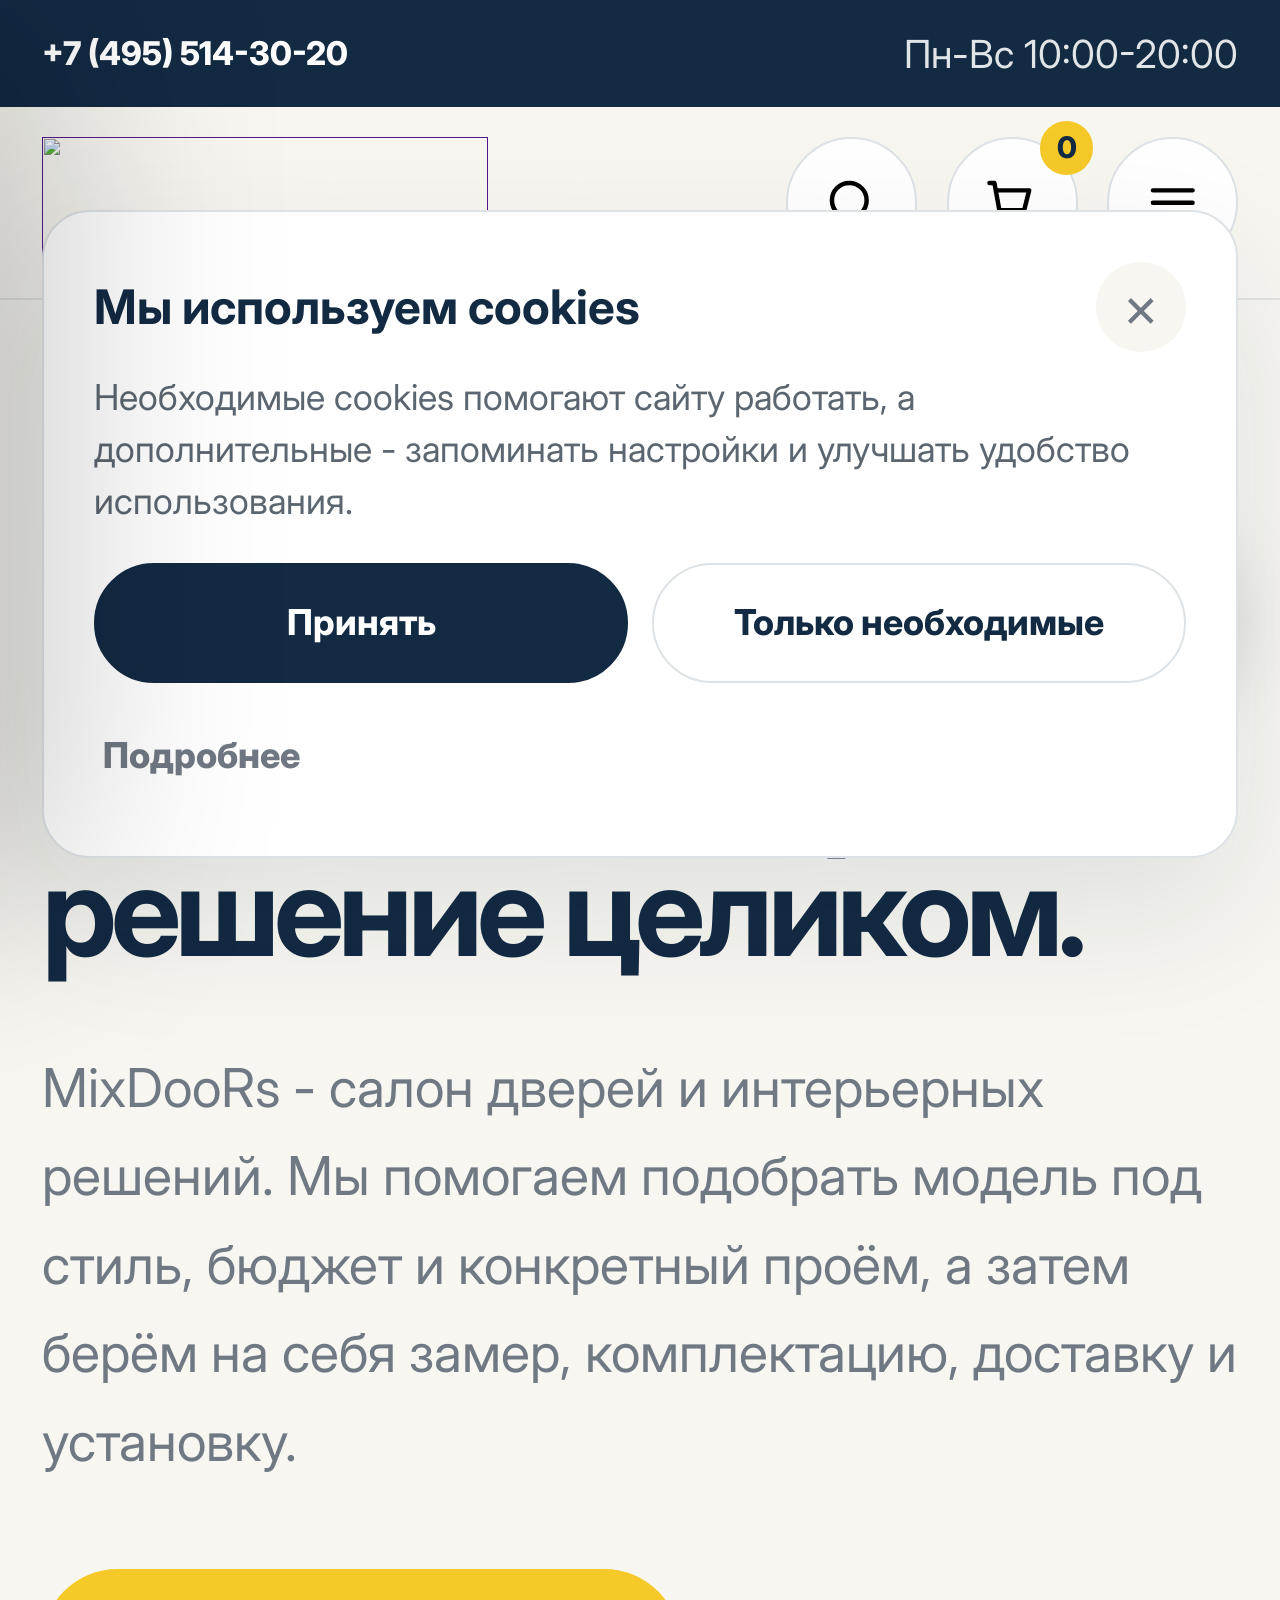
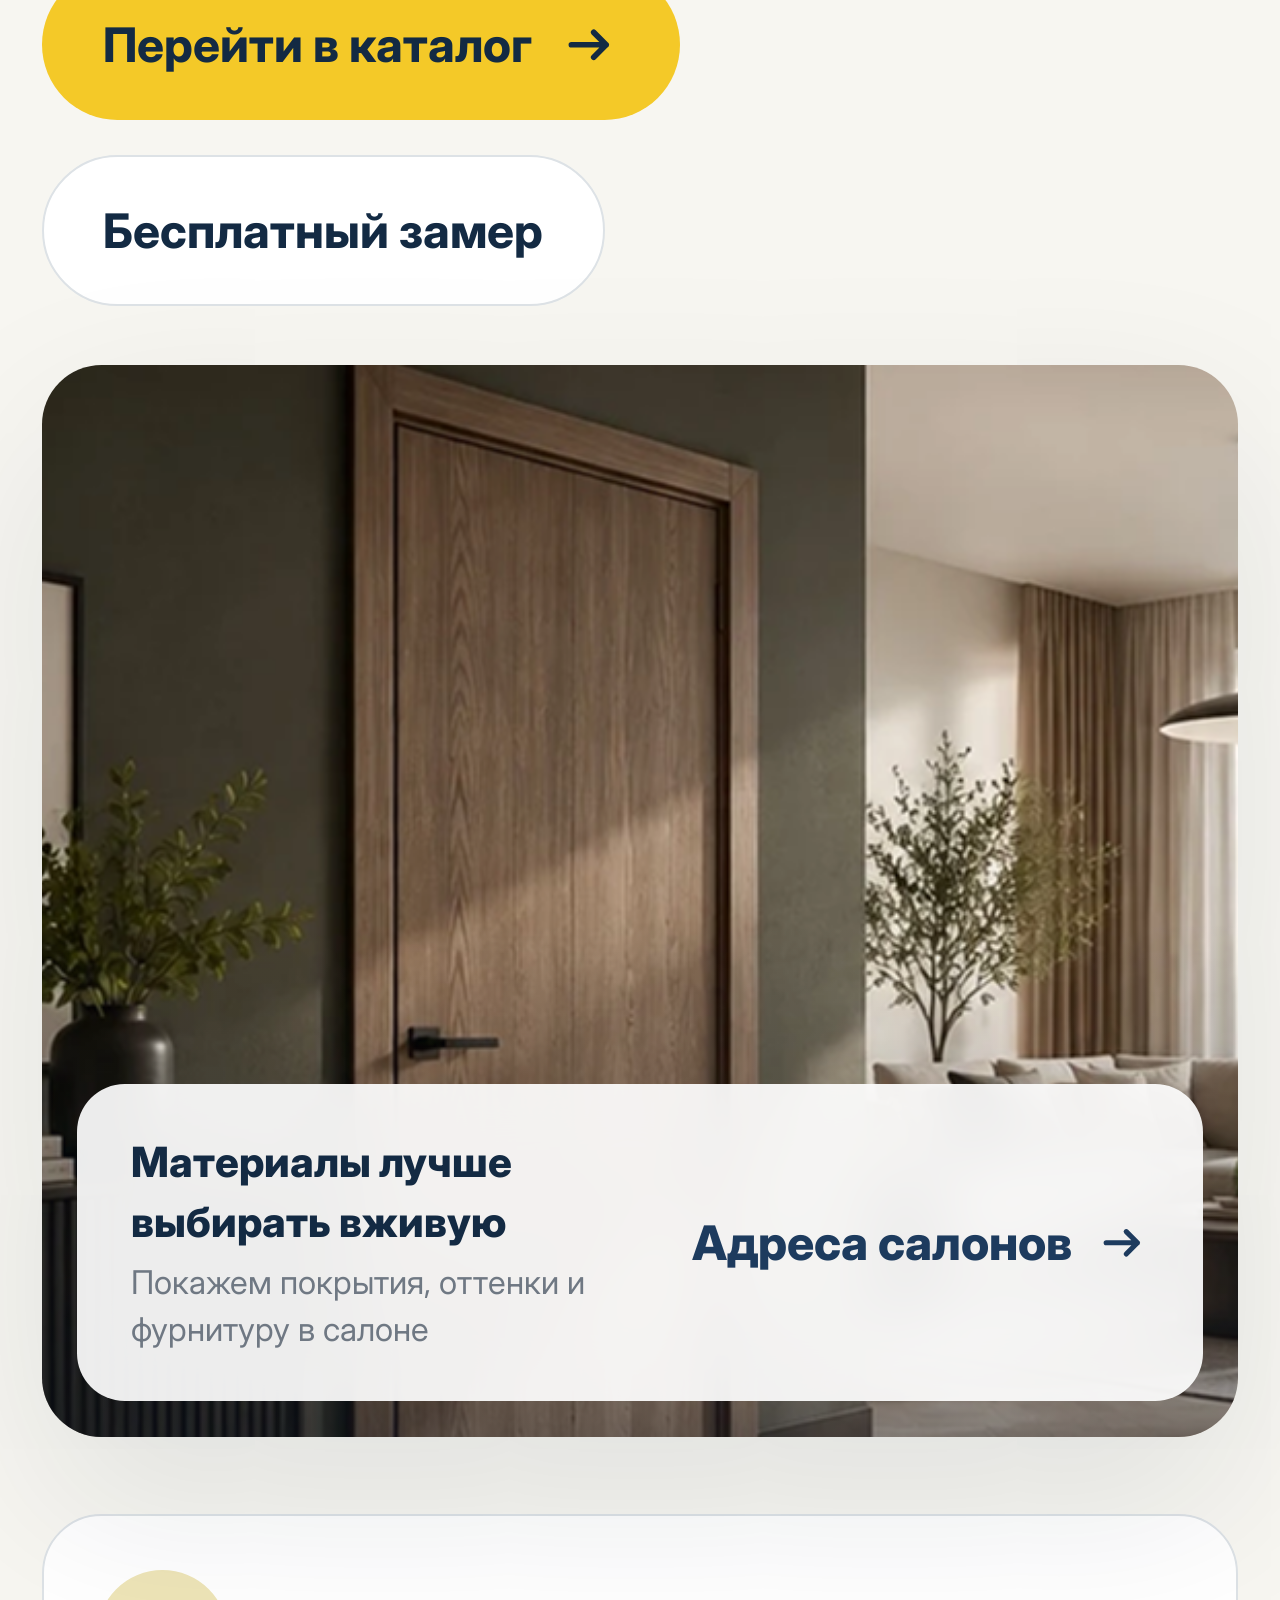
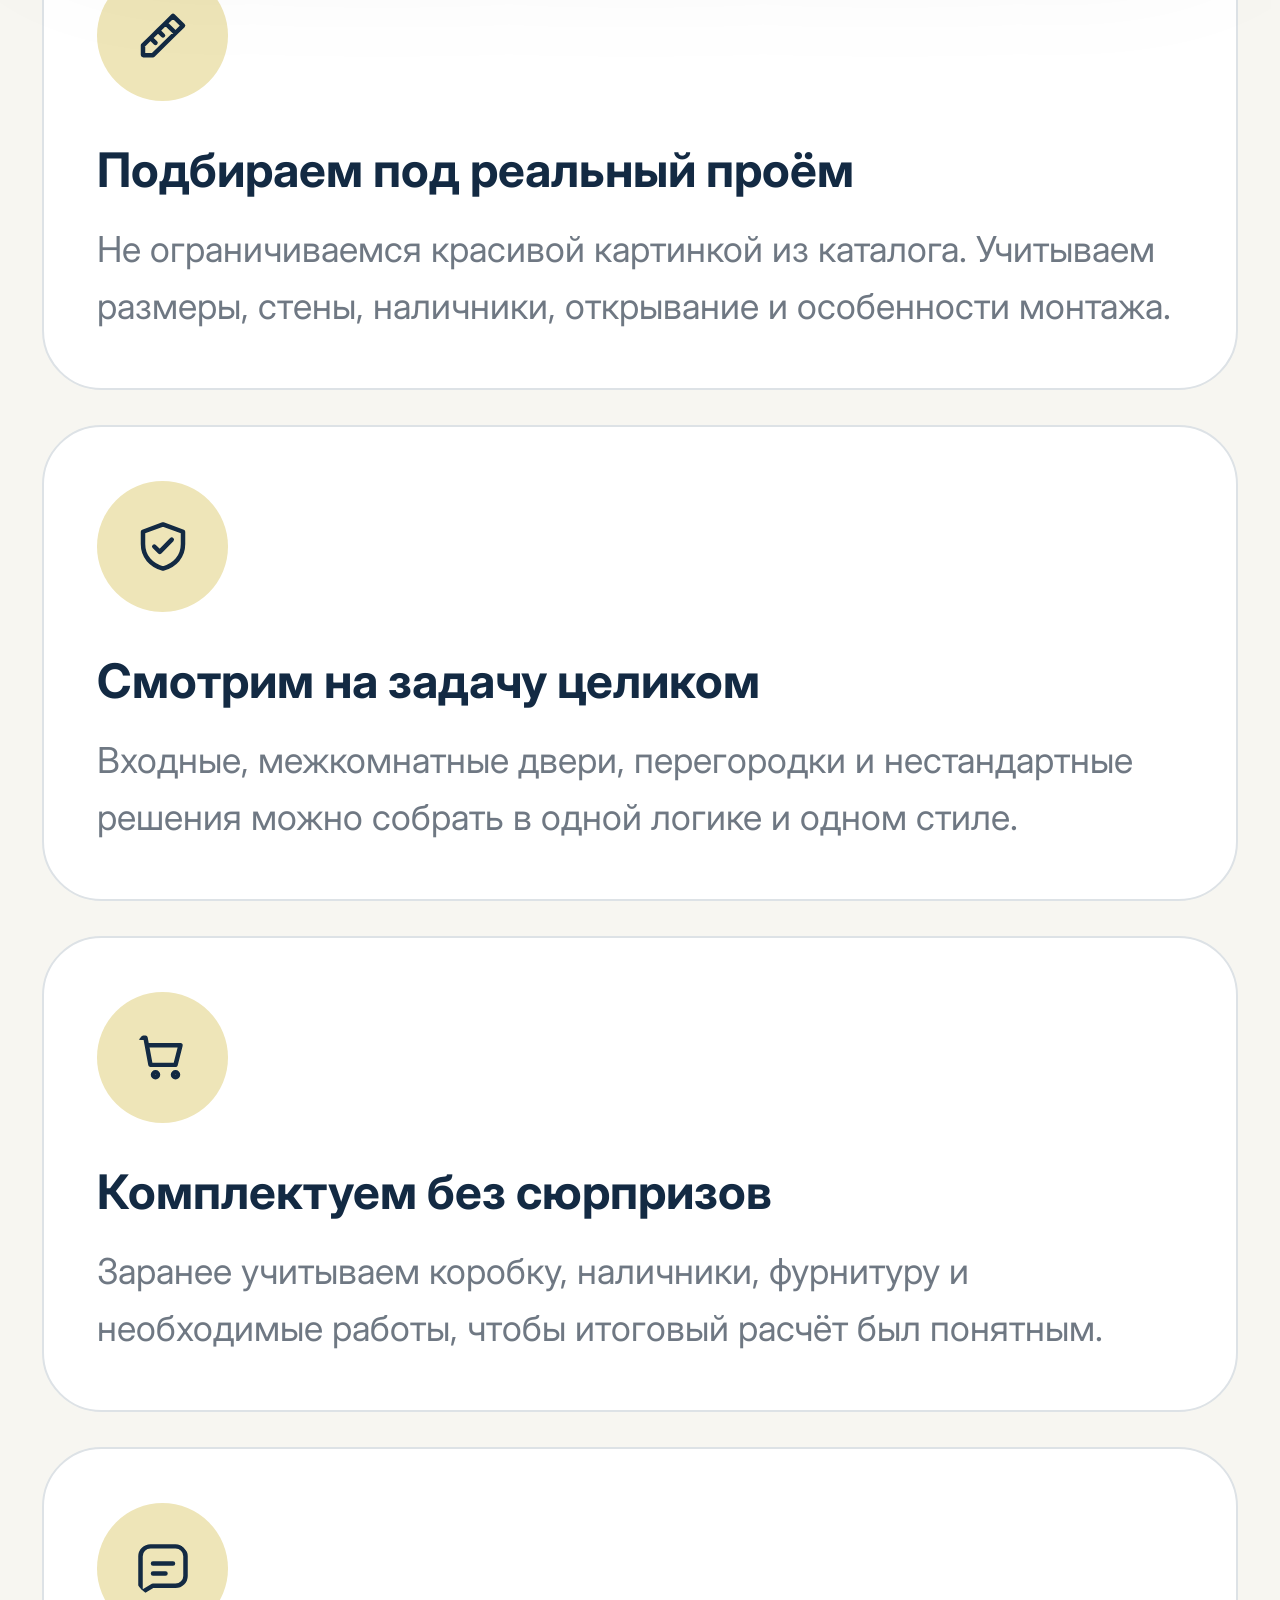
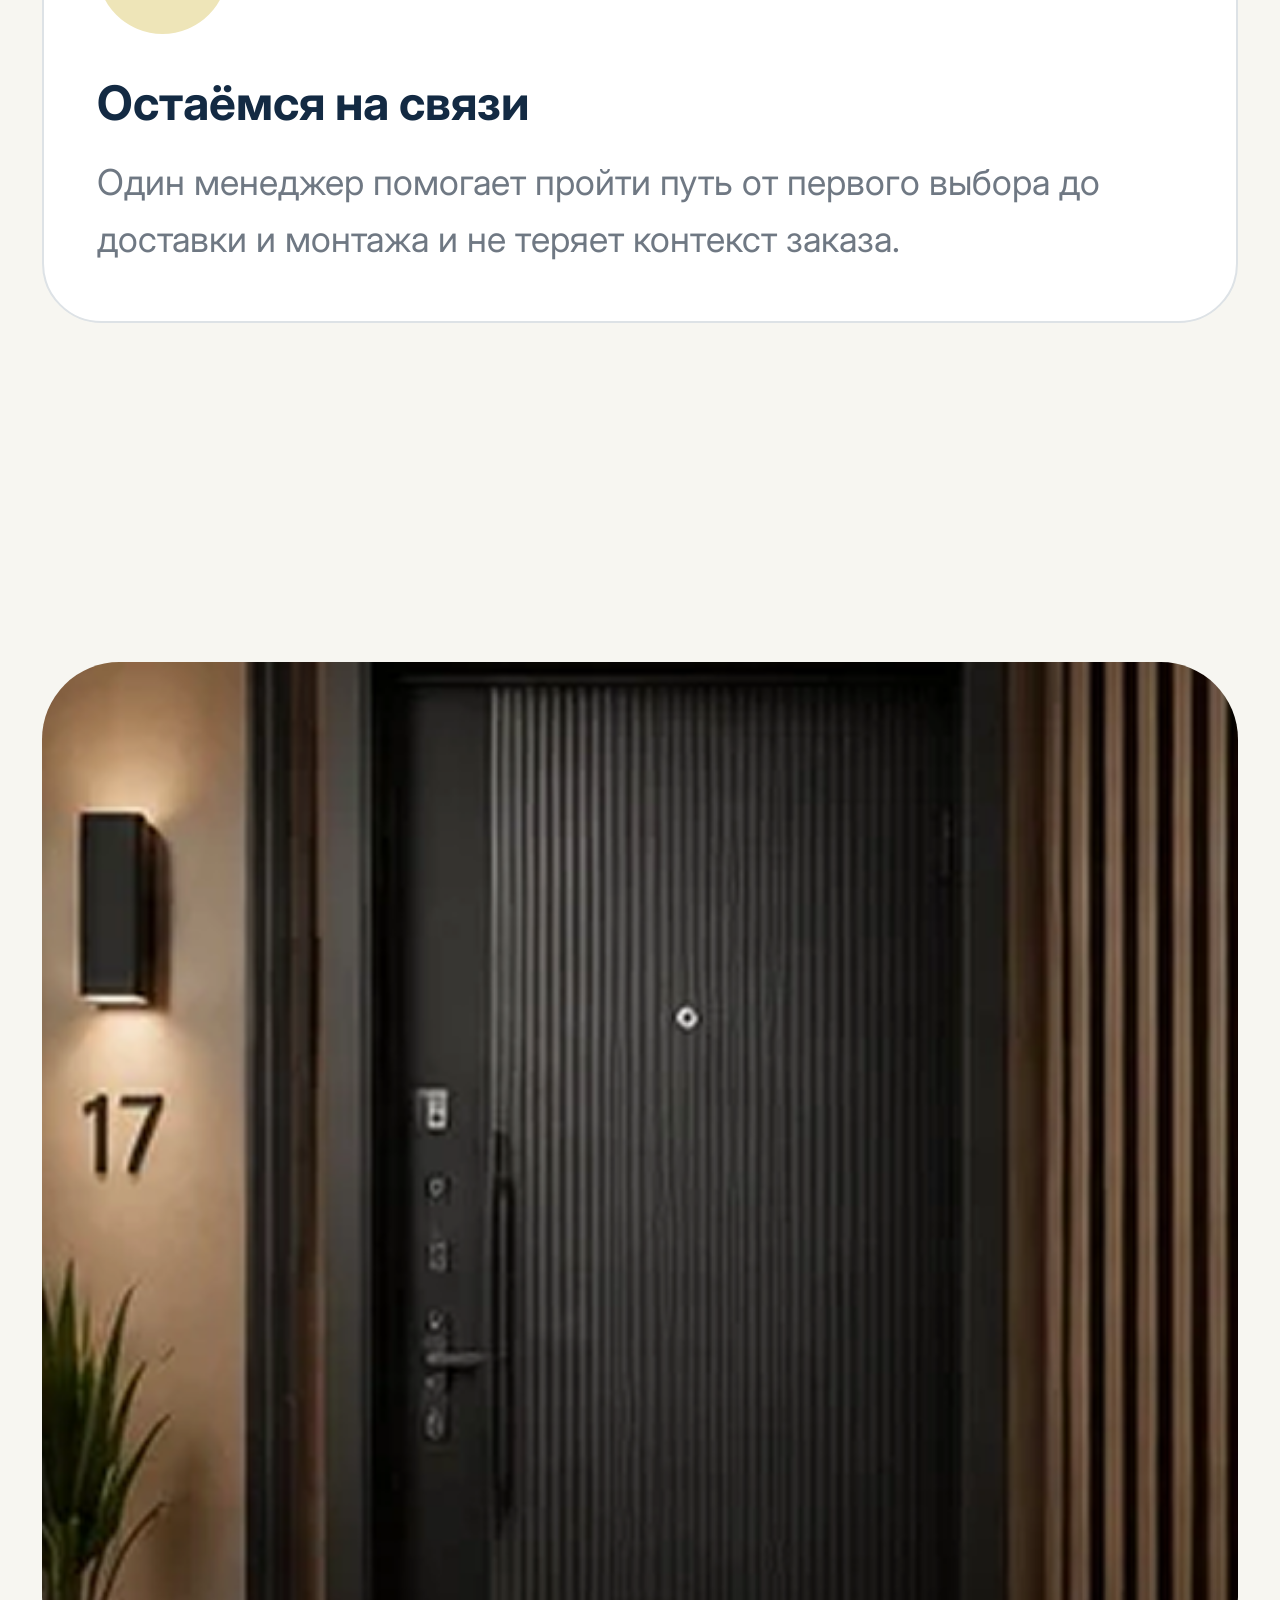
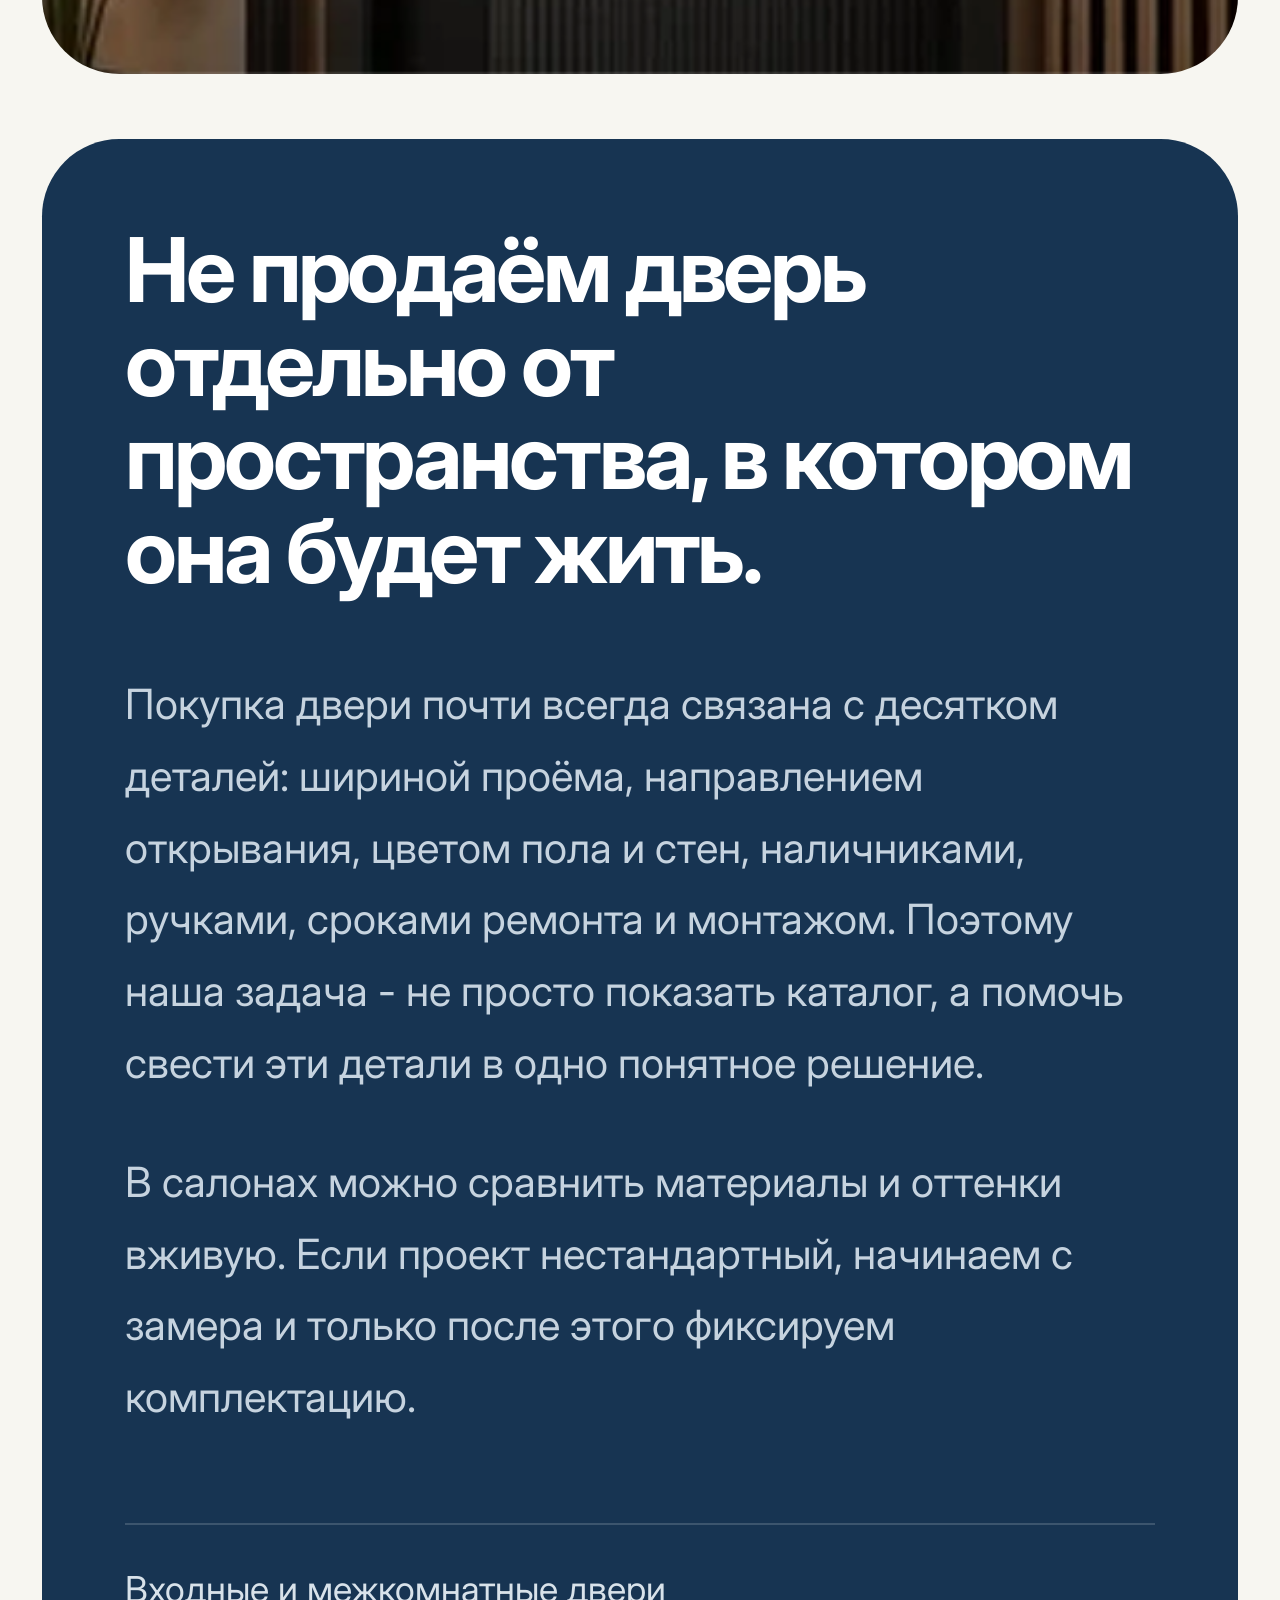
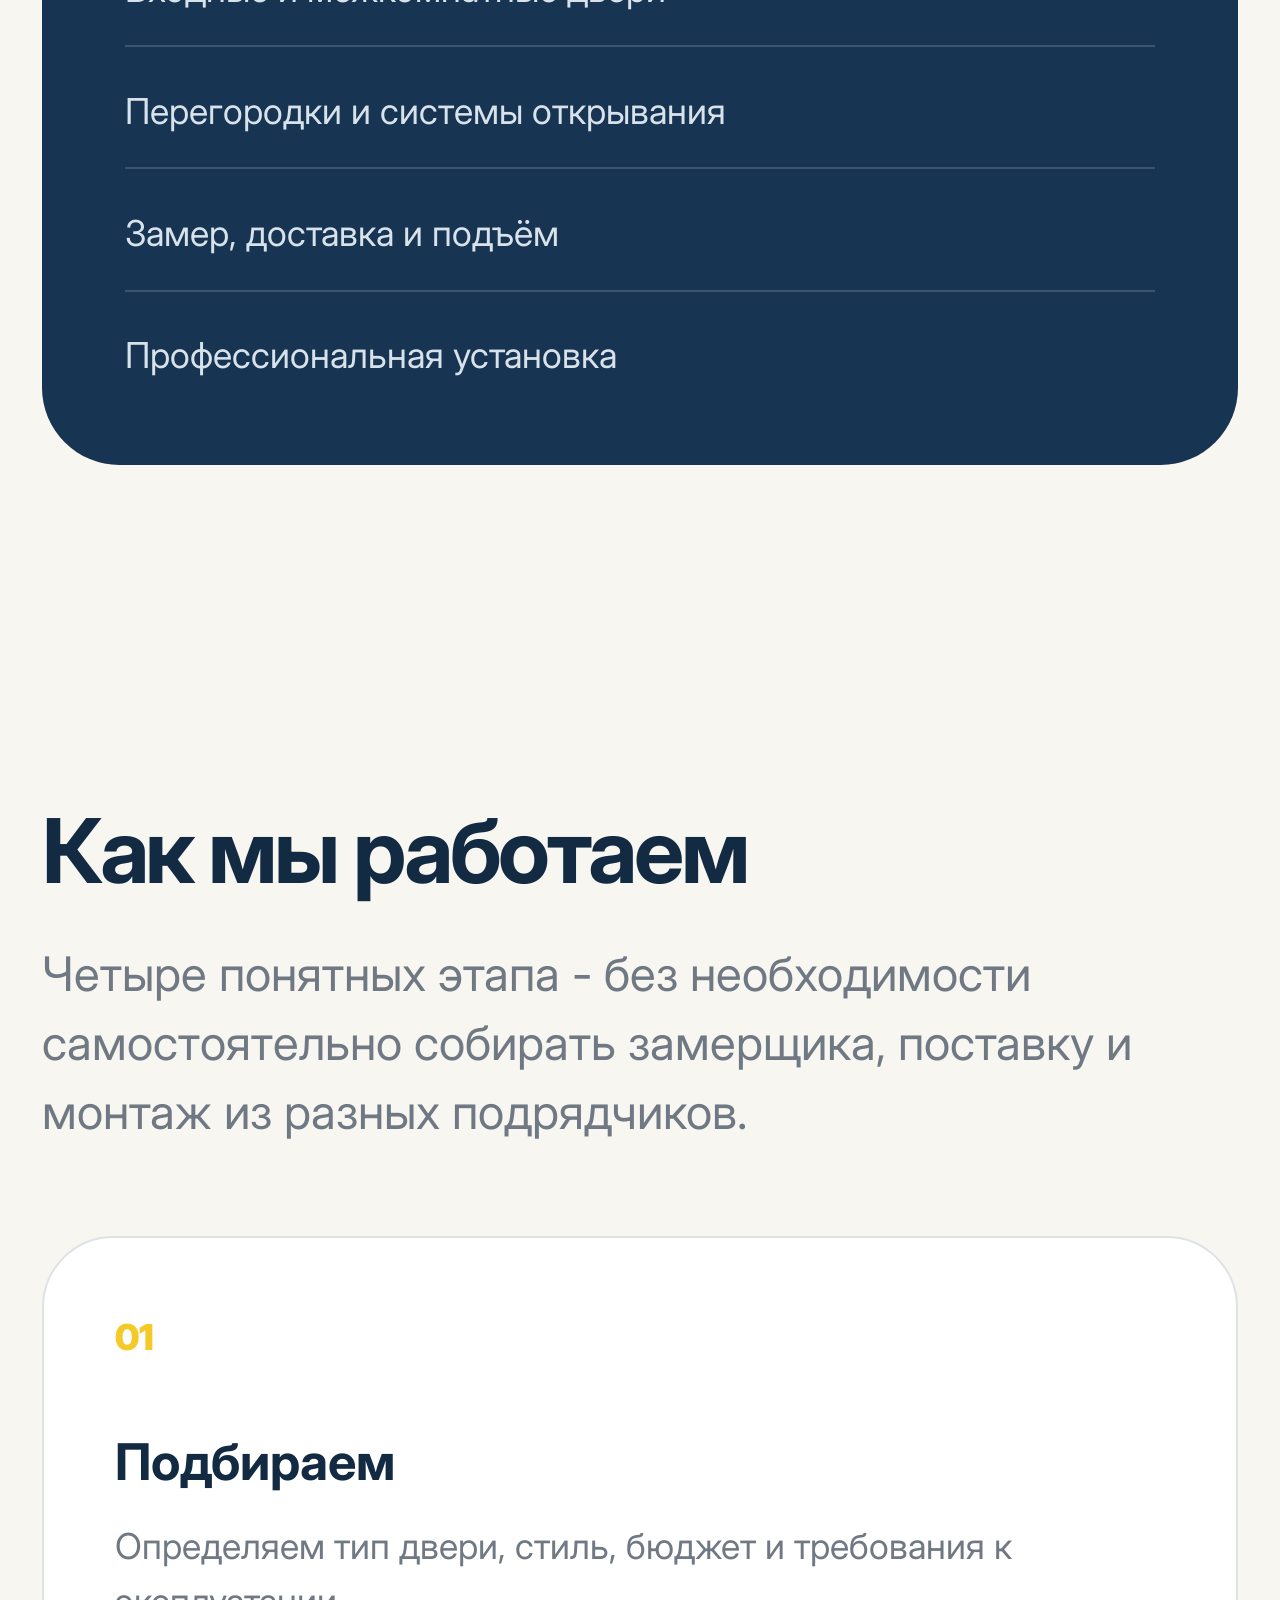
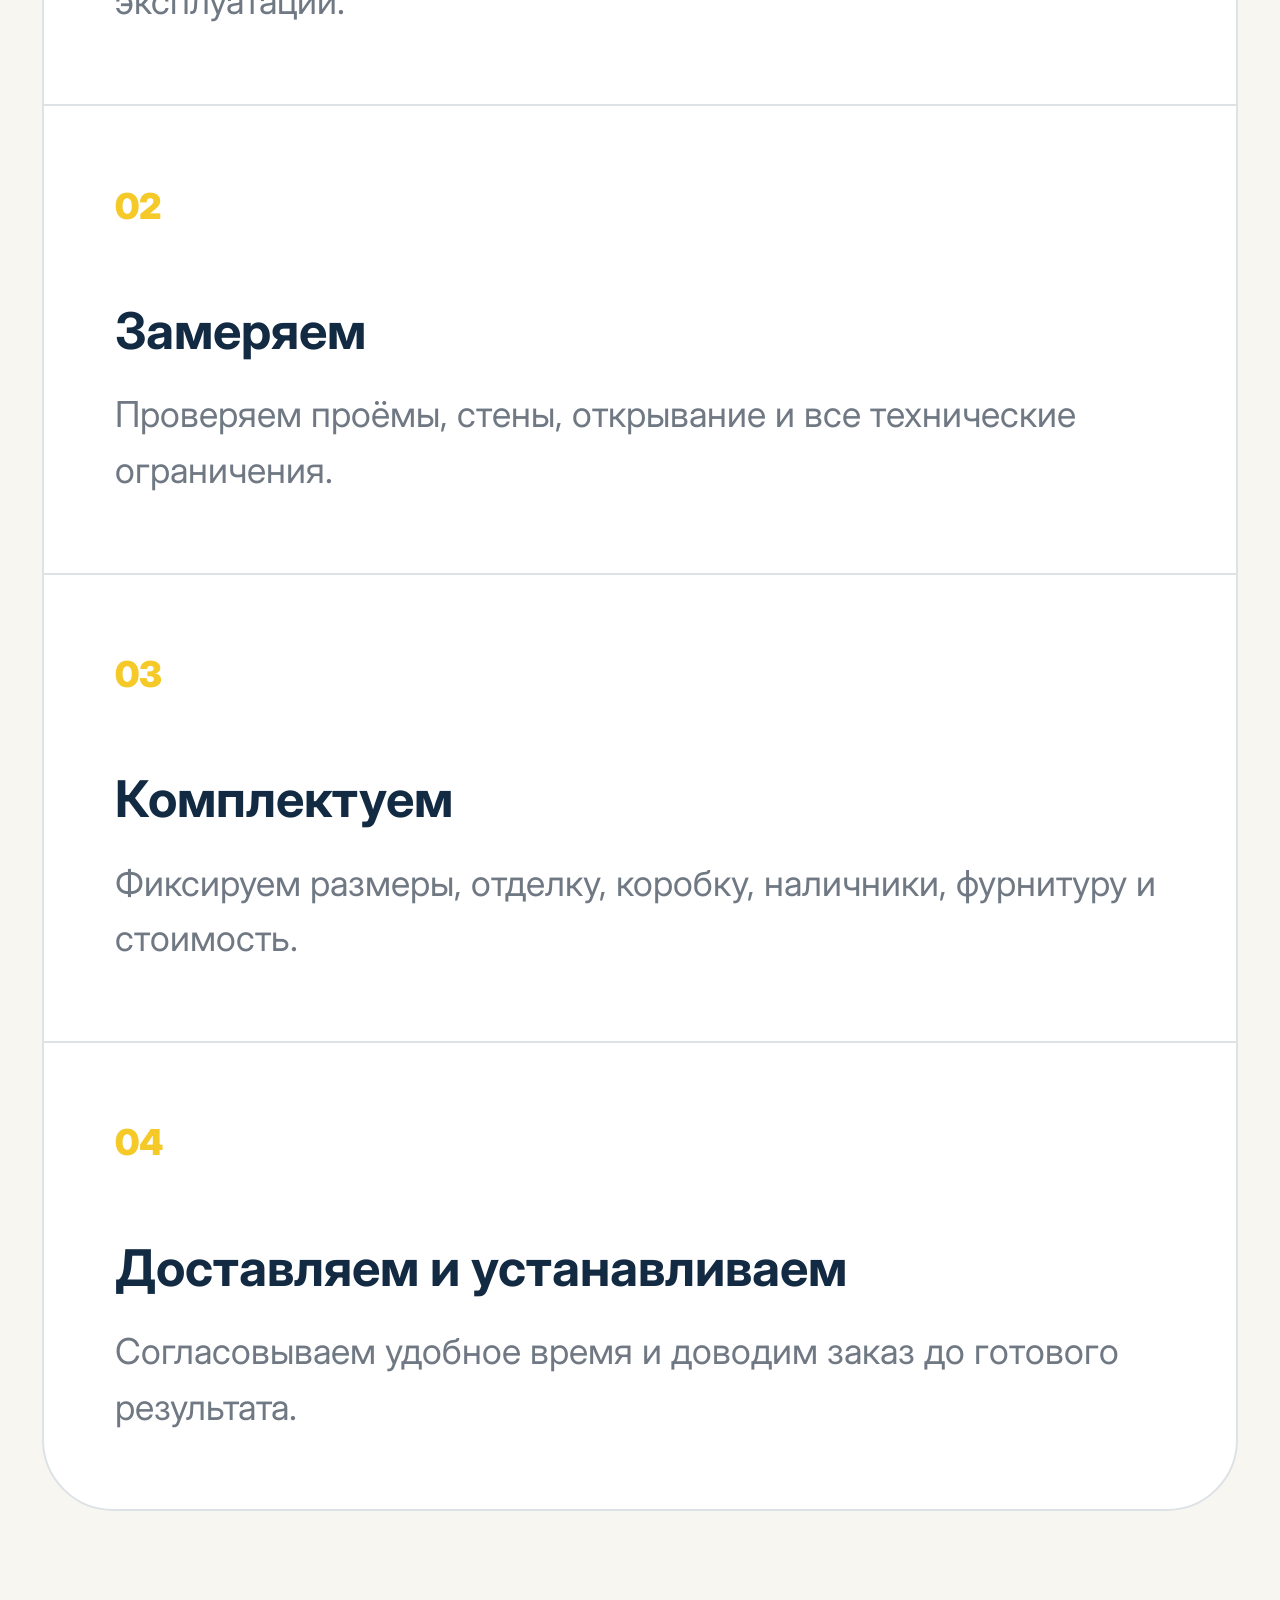
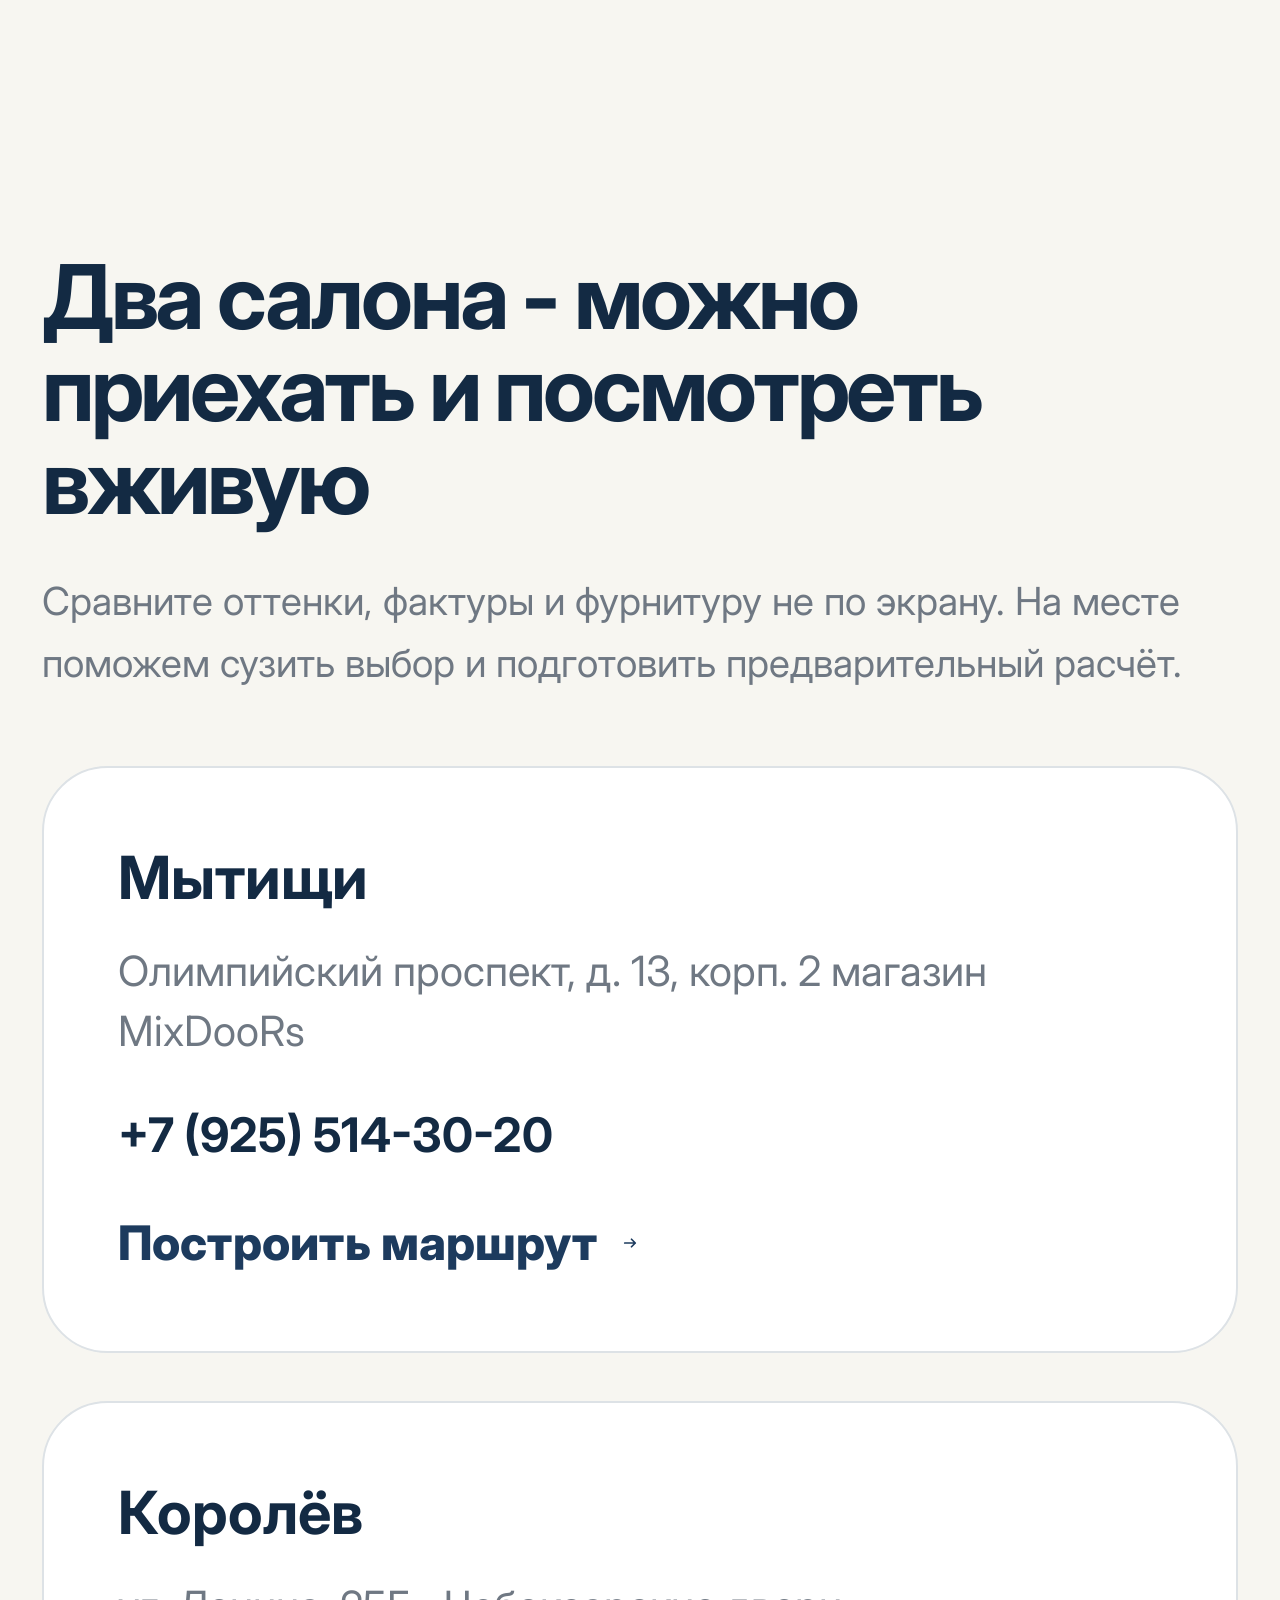
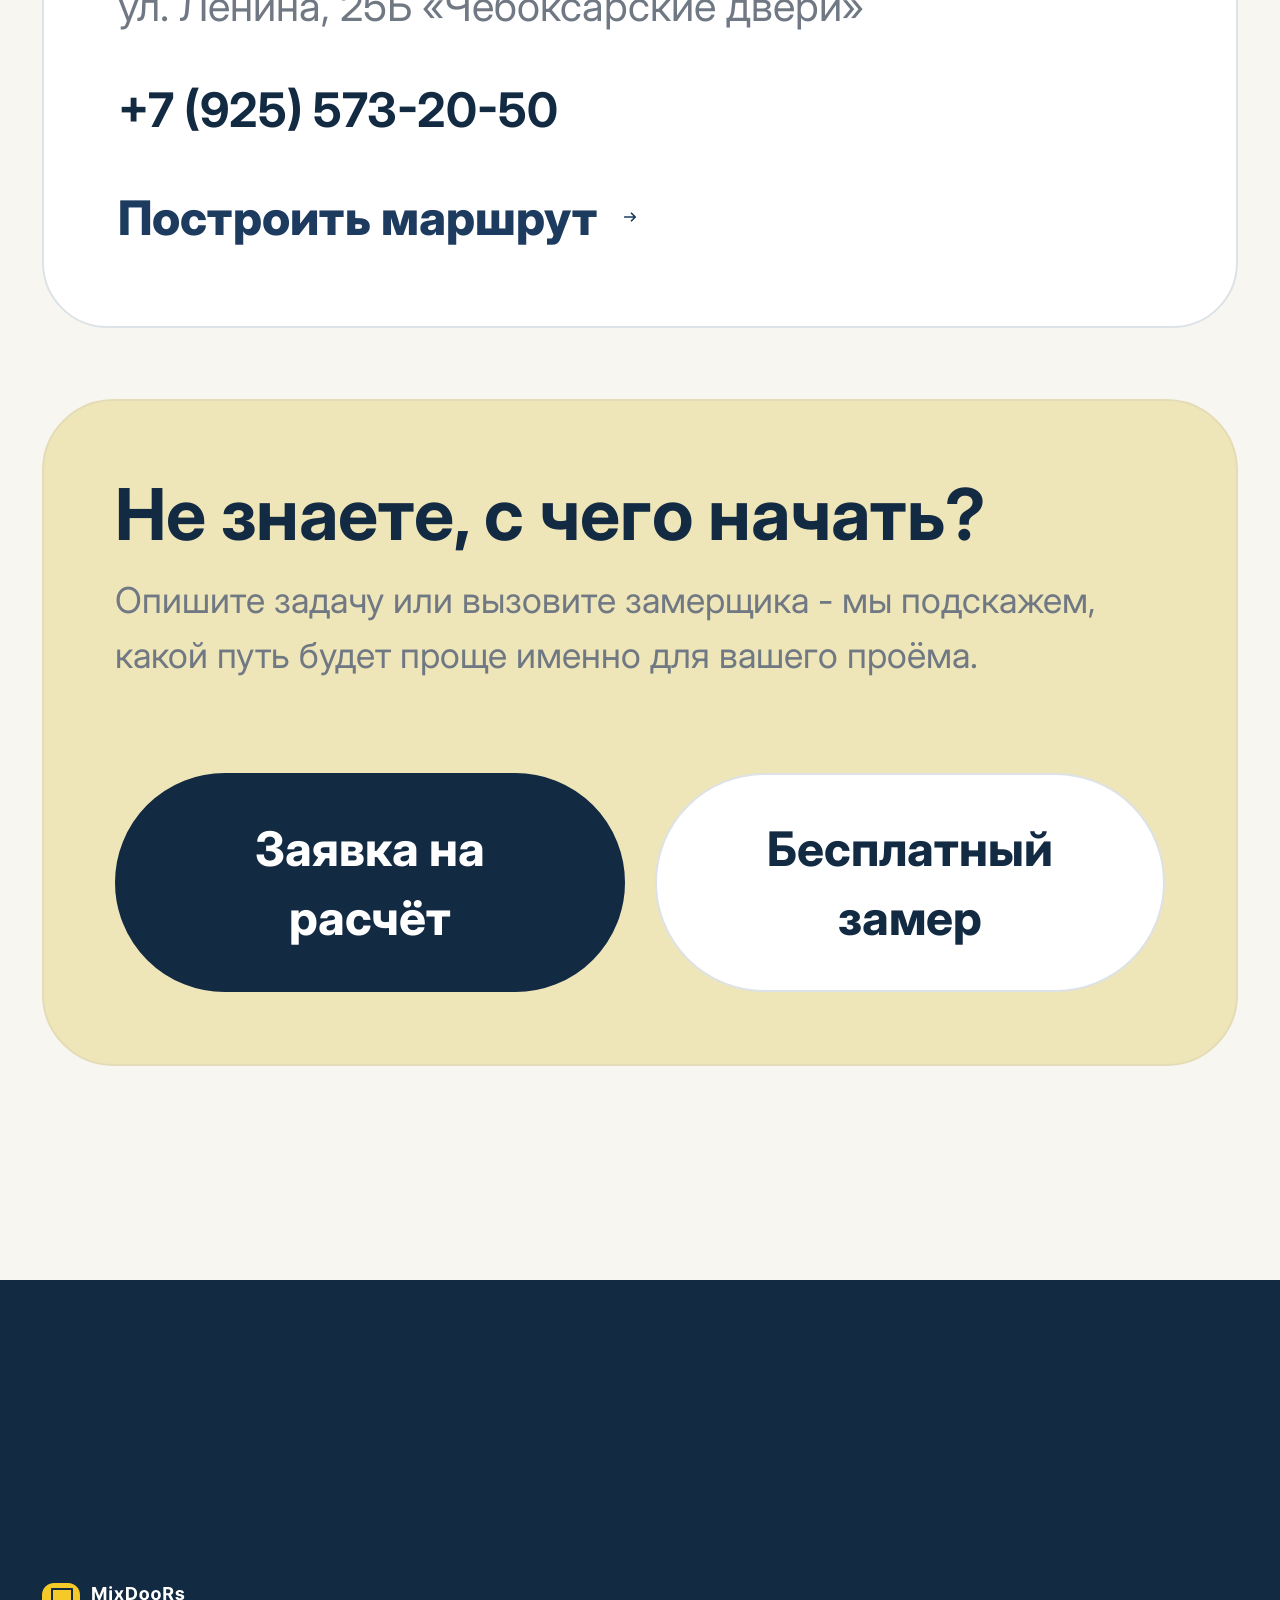
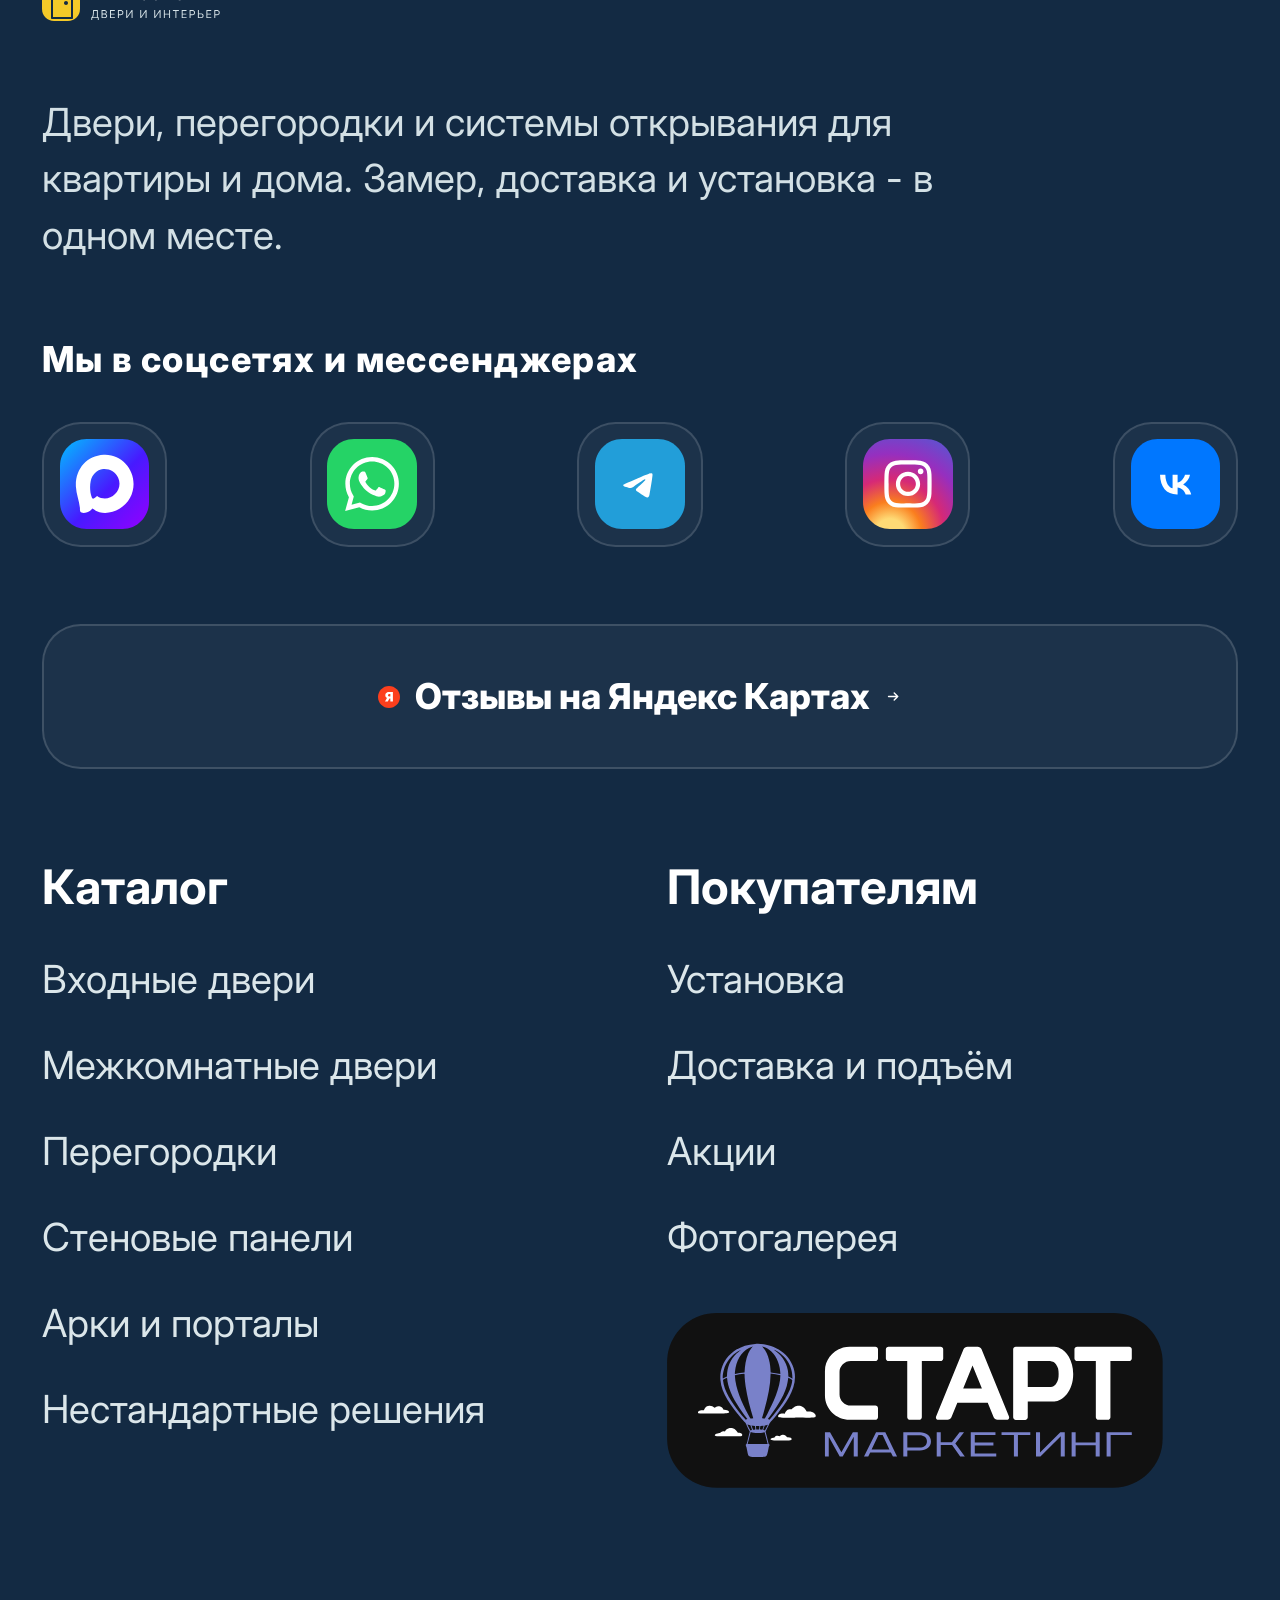
==== commit 4efe3598: "small fixes" ====
--- a/about.html
+++ b/about.html
@@ -68,7 +68,7 @@
     <div class="header-top">
       <div class="container">
         <a href="" class="logo">
-          <img src="media/icons/Logo.svg" alt="">
+          <img src="./media/icons/Logo.svg" alt="">
         </a>
         <div class="header-search">
           <input type="text" placeholder="Поиск по каталогу" readonly>
@@ -392,6 +392,8 @@
           <a href="" class="footer-menu-item">Акции</a>
           <a href="" class="footer-menu-item">Фотогалерея</a>
         </nav>
+        <a href="" class="start start-mobile">
+          <img src="./media/icons/footer/start.svg" alt=""></a>
       </div>
       <div class="footer-item">
         <p class="heading">Компания</p>
@@ -401,7 +403,7 @@
           <a href="" class="footer-menu-item">Политика конфиденциальности</a>
           <a href="" class="footer-menu-item">Правила продажи</a>
         </nav>
-        <a href="" class="start">
+        <a href="" class="start start-desktop">
           <img src="./media/icons/footer/start.svg" alt=""></a>
       </div>
     </div>
--- a/style/style.css
+++ b/style/style.css
@@ -929,6 +929,9 @@
 .popular .popular-slider {
   overflow: visible;
 }
+.popular .mobile-swipe-hint {
+  display: none;
+}
 .popular .wrapper {
   display: grid;
   grid-template-columns: repeat(4, 1fr);
@@ -1111,6 +1114,9 @@
 .contacts .item img {
   width: 150rem;
 }
+.contacts .map-mock {
+  display: none;
+}
 .contacts .heading {
   font-weight: 700;
   font-size: 20rem;
@@ -1249,6 +1255,9 @@
 }
 footer .start:hover {
   transform: translateY(-3rem) scale(1.025);
+}
+footer .start-mobile {
+  display: none;
 }
 footer .footer-btm {
   margin-top: 88rem;
@@ -4549,10 +4558,10 @@
     display: none;
   }
   .plusses {
-    padding: 20rem 0 8rem;
+    padding: 42rem 0;
   }
   .plusses .container {
-    grid-template-columns: 1fr 1fr;
+    grid-template-columns: 1fr;
     gap: 10rem;
   }
   .plusses .item {
@@ -4586,7 +4595,7 @@
     font-size: 30rem;
   }
   .main-catalog .wrapper {
-    grid-template-columns: 1fr 1fr;
+    grid-template-columns: 1fr;
     gap: 10rem;
   }
   .main-catalog .item {
@@ -4597,7 +4606,10 @@
   }
   .main-catalog .item .heading {
     font-size: 18rem;
-    max-width: none;
+    max-width: 190rem;
+  }
+  .main-catalog .item .text {
+    max-width: 190rem;
   }
   .main-catalog .item .texts,
   .main-catalog .item .go-button {
@@ -4605,38 +4617,108 @@
     z-index: 1;
   }
   .main-catalog .item .bg {
-    width: 96rem;
-    height: 110rem;
+    width: 48%;
+    height: 82%;
     object-fit: contain;
     object-position: right bottom;
-    right: 6rem;
-    bottom: 10rem;
+    right: 8rem;
+    bottom: 0;
+  }
+  .popular .heading-block {
+    margin-bottom: 8rem;
+  }
+  .popular .mobile-swipe-hint {
+    display: flex;
+    align-items: center;
+    gap: 6rem;
+    margin: 0 0 12rem;
+    color: #6f7883;
+    font-weight: 750;
+    font-size: 12rem;
+    line-height: 145%;
+  }
+  .popular .mobile-swipe-hint span {
+    font-size: 17rem;
+    color: #132a43;
   }
   .popular .popular-slider {
     overflow: hidden;
     margin-right: -14rem;
+    padding: 0 44rem 8rem 0;
   }
   .popular .wrapper {
     gap: 0;
   }
   .popular .swiper-slide {
-    width: min(80vw, 310rem);
+    width: min(82vw, 300rem);
+    height: auto;
+  }
+  .popular .catalog-item {
+    display: flex;
+    flex-direction: column;
+    height: 100%;
+  }
+  .popular .catalog-item .catalog-item-top {
+    display: flex;
+    align-items: center;
+    justify-content: center;
+    flex: 0 0 220rem;
+    height: 220rem;
+    overflow: hidden;
   }
   .popular .catalog-item .catalog-item-top img {
-    height: 220rem;
+    width: 100%;
+    height: 100%;
     object-fit: contain;
+    padding: 8rem 12rem;
   }
   .popular .catalog-item .catalog-item-btm {
+    display: flex;
+    flex-direction: column;
+    flex: 1;
+    min-height: 154rem;
     padding: 13rem;
   }
   .popular .catalog-item .catalog-item-btm-top {
-    margin-bottom: 16rem;
+    margin-bottom: 0;
+  }
+  .popular .catalog-item .type {
+    min-height: 16rem;
+    margin-bottom: 0;
+    line-height: 16rem;
   }
   .popular .catalog-item .name {
+    display: flex;
+    align-items: flex-start;
+    min-height: 44rem;
+    margin: 5rem 0 8rem;
     font-size: 14rem;
+    line-height: 130%;
+  }
+  .popular .catalog-item .catalog-item-btm-btm {
+    align-items: flex-end;
+    min-height: 66rem;
+    margin-top: auto;
+  }
+  .popular .catalog-item .texts {
+    display: grid;
+    grid-template-rows: 27rem 17rem 16rem;
+    align-content: end;
+    min-height: 60rem;
   }
   .popular .catalog-item .price {
     font-size: 17rem;
+    line-height: 27rem;
+  }
+  .popular .catalog-item .count {
+    height: 17rem;
+    margin: 0;
+    line-height: 17rem;
+  }
+  .popular .catalog-item .cart-btn {
+    flex: 0 0 40rem;
+    margin-bottom: 1rem;
+    border-radius: 50%;
   }
   .sta {
     padding: 54rem 0;
@@ -4652,8 +4734,14 @@
     max-width: none;
   }
   .sta .sta-r {
+    flex-direction: column;
+    align-items: flex-start;
     justify-content: flex-start;
-    flex-wrap: wrap;
+    gap: 10rem;
+  }
+  .sta .yellow-btn,
+  .sta .white-btn {
+    width: fit-content;
   }
   .gallery .wrapper {
     grid-template-columns: 1fr;
@@ -4675,10 +4763,44 @@
     gap: 16rem;
   }
   .contacts .item img {
+    display: none;
+  }
+  .contacts .item .map-mock {
+    display: block;
+    position: relative;
     width: 100%;
     height: 180rem;
-    object-fit: cover;
+    min-height: 180rem;
     border-radius: 18rem;
+    overflow: hidden;
+    background: linear-gradient(135deg, #e7ebed, #dfe8dc);
+  }
+  .contacts .item .map-mock:before {
+    content: "";
+    position: absolute;
+    inset: 0;
+    background: linear-gradient(30deg, transparent 43%, rgba(255, 255, 255, 0.9) 44% 49%, transparent 50%), linear-gradient(-35deg, transparent 42%, rgba(255, 255, 255, 0.9) 43% 49%, transparent 50%);
+  }
+  .contacts .item .map-pin {
+    position: absolute;
+    width: 30rem;
+    height: 30rem;
+    background: #f4c928;
+    border-radius: 50% 50% 50% 0;
+    transform: rotate(-45deg);
+    left: 50%;
+    top: 50%;
+    margin: -20rem 0 0 -15rem;
+  }
+  .contacts .item .map-pin:after {
+    content: "";
+    position: absolute;
+    width: 9rem;
+    height: 9rem;
+    background: #fff;
+    border-radius: 50%;
+    left: 10rem;
+    top: 10rem;
   }
   .contacts .sub-heading {
     max-width: none;
@@ -4692,6 +4814,7 @@
   footer .footer-item,
   footer .footer-item.first {
     max-width: none;
+    min-width: 0;
   }
   footer .footer-item.first {
     grid-column: 1/-1;
@@ -4707,6 +4830,12 @@
     width: 100%;
     justify-content: center;
     margin-top: 14rem;
+  }
+  footer .start-desktop {
+    display: none;
+  }
+  footer .start-mobile {
+    display: block;
   }
   footer .footer-btm {
     margin-top: 0;
@@ -5514,6 +5643,8 @@
   }
   .cart .qty {
     grid-column: 2/-1;
+    width: max-content;
+    justify-self: start;
   }
   .cart .param {
     grid-template-columns: 1fr;
